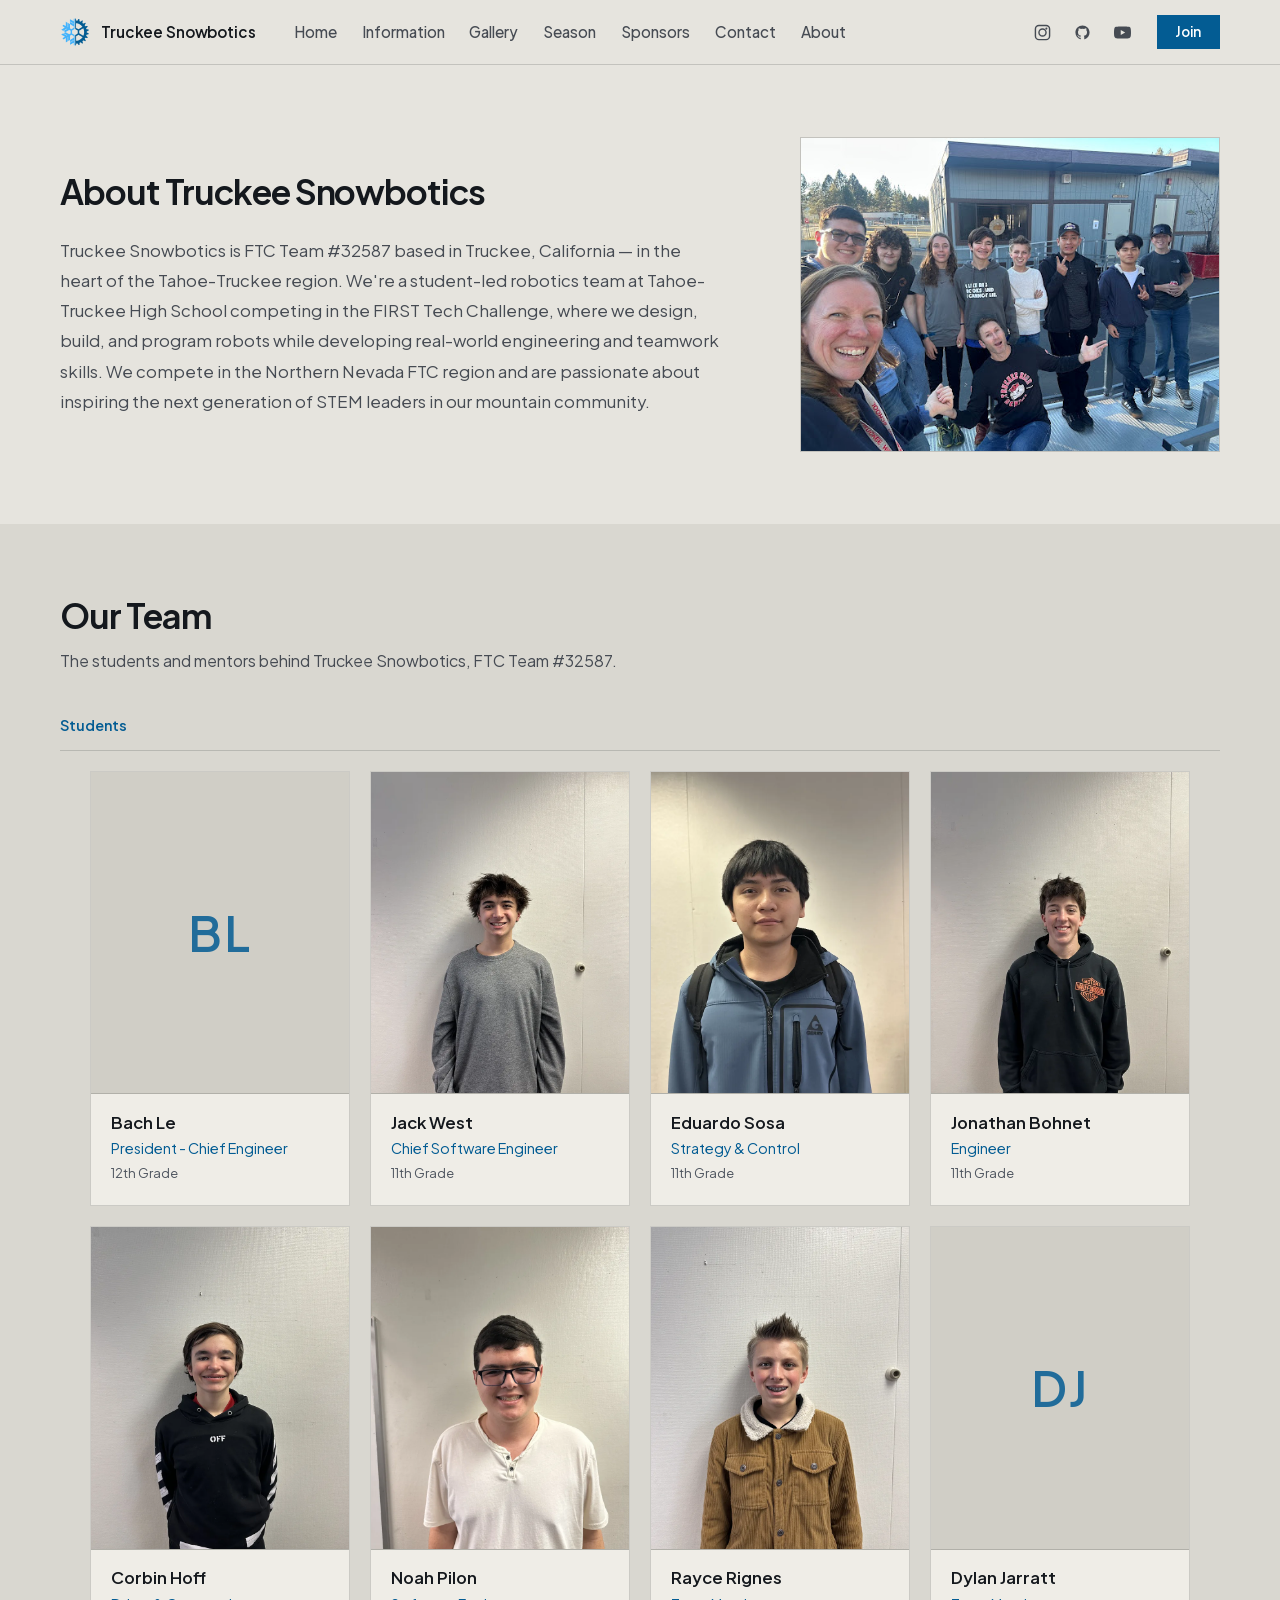
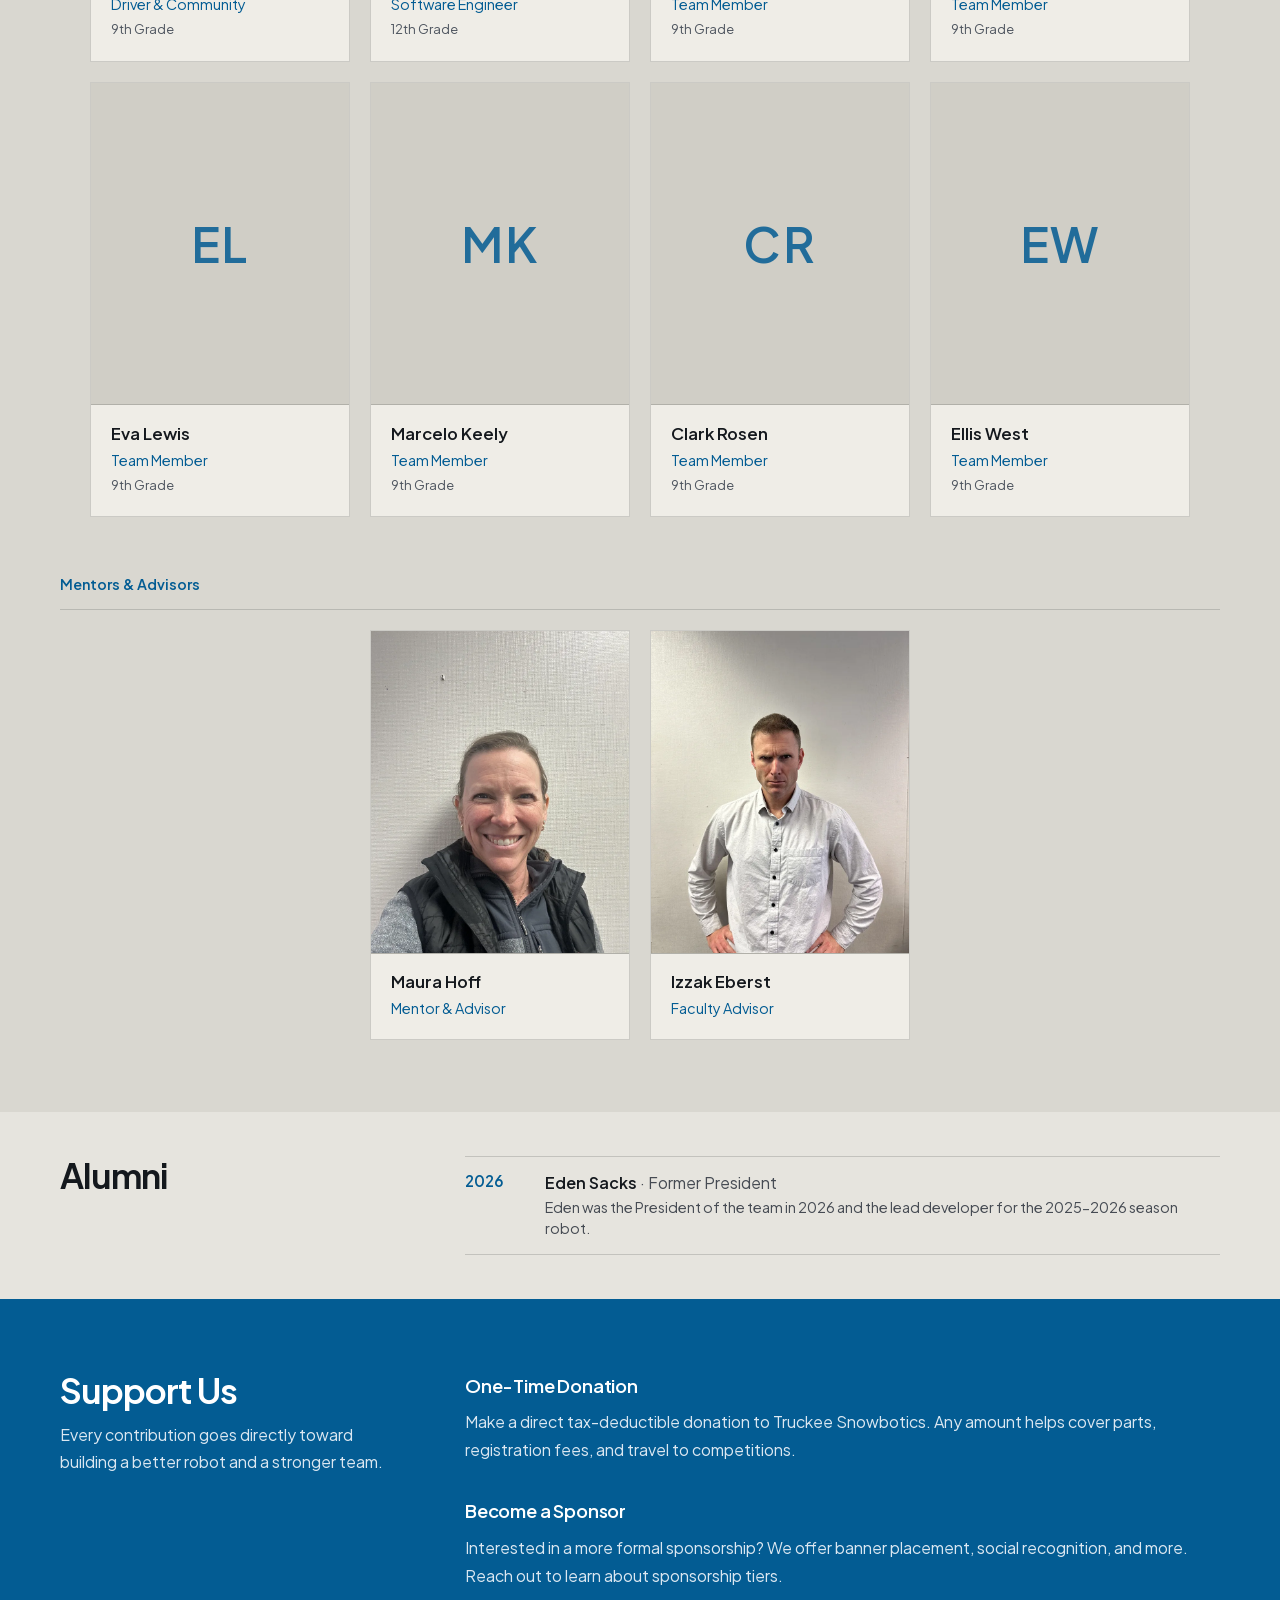
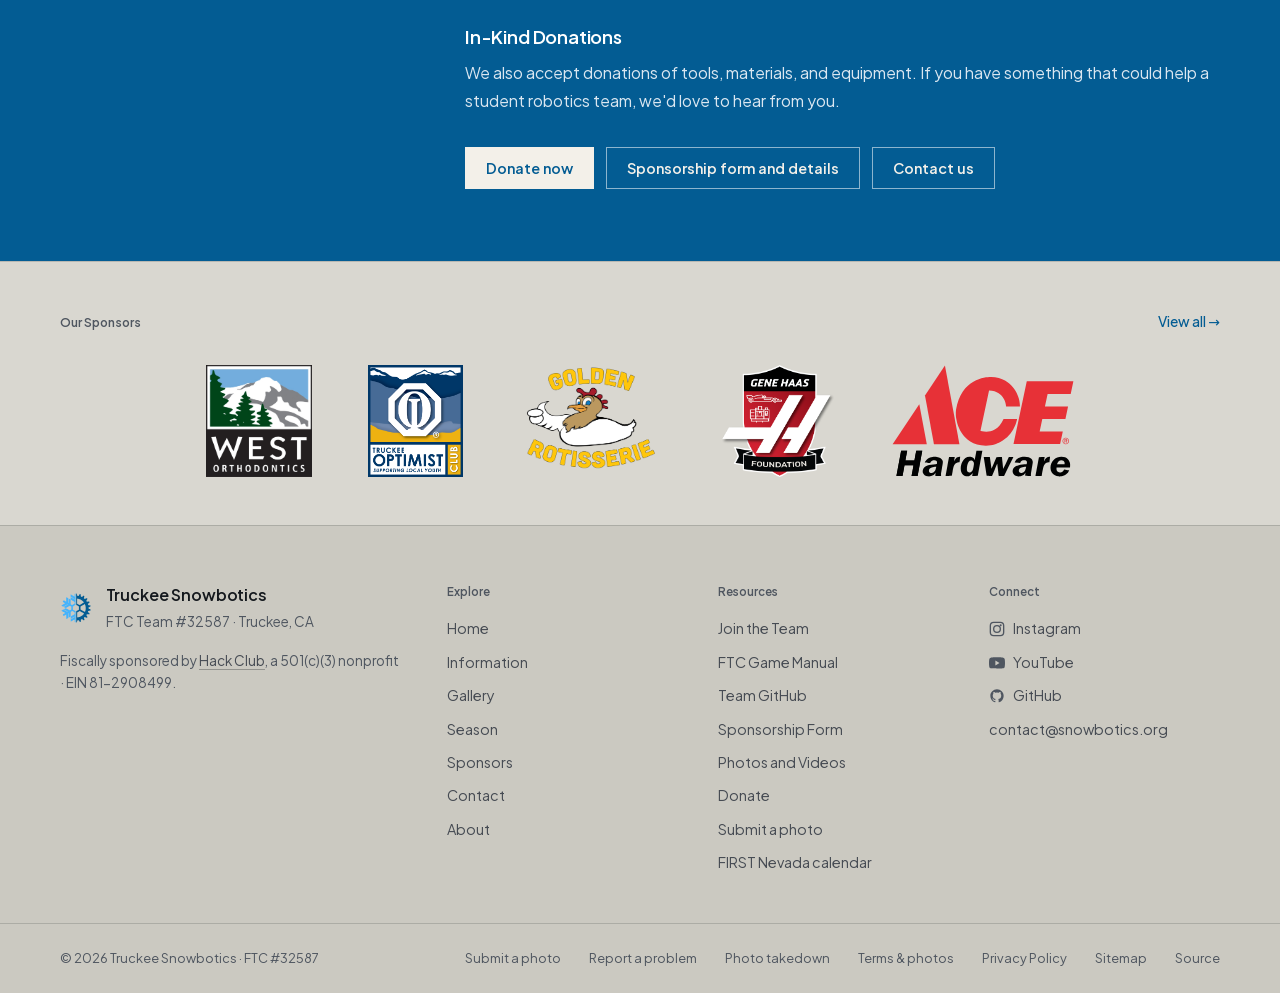
==== about/index.html @ d9062d22 "Alumni: compact year list instead of cards Co-Authored-By: Claude Sonnet 5.5 <noreply@anthropic.com>" ====
<!DOCTYPE html>
<html lang="en">
<head>
  <meta charset="UTF-8" />
  <meta name="viewport" content="width=device-width, initial-scale=1.0" />
  <meta name="author" content="Truckee Snowbotics" />
  <meta name="description" content="Meet the student builders and mentors of Truckee Snowbotics, FTC Team #32587 based at Tahoe-Truckee High School in Truckee, CA." />
  <title>About · Truckee Snowbotics</title>
  <!-- @meta -->
  <link rel="canonical" href="https://snowbotics.org/about/" />
  <!-- Open Graph -->
  <meta property="og:type" content="website" />
  <meta property="og:site_name" content="Truckee Snowbotics" />
  <meta property="og:url" content="https://snowbotics.org/about/" />
  <meta property="og:title" content="About · Truckee Snowbotics" />
  <meta property="og:description" content="Meet the student builders and mentors of Truckee Snowbotics, FTC Team #32587 based at Tahoe-Truckee High School in Truckee, CA." />
  <meta property="og:image" content="https://snowbotics.org/images/site/og-card.png" />
  <meta property="og:image:width" content="1200" />
  <meta property="og:image:height" content="630" />
  <meta property="og:image:type" content="image/png" />
  <meta property="og:image:alt" content="Truckee Snowbotics — FTC Team #32587" />
  <!-- Twitter Card -->
  <meta name="twitter:card" content="summary_large_image" />
  <meta name="twitter:title" content="About · Truckee Snowbotics" />
  <meta name="twitter:description" content="Meet the student builders and mentors of Truckee Snowbotics, FTC Team #32587 based at Tahoe-Truckee High School in Truckee, CA." />
  <meta name="twitter:image" content="https://snowbotics.org/images/site/og-card.png" />
  <!-- @endmeta -->
  <!-- @partial head-common -->
  <link rel="icon" type="image/svg+xml" href="/images/site/favicon.svg" />
  <link rel="shortcut icon" href="/favicon.ico" />
  <link rel="apple-touch-icon" sizes="180x180" href="/images/site/apple-touch-icon.png" />
  <meta name="theme-color" content="#e6e4de" />
  <link rel="manifest" href="/site.webmanifest" />
  <link rel="preload" href="/assets/fonts/plus-jakarta-sans.woff2" as="font" type="font/woff2" crossorigin />
  <link rel="stylesheet" href="/assets/css/main.css" />
  <!-- @endpartial head-common -->
  <!-- Structured Data -->
  <!-- @breadcrumb -->
  <script type="application/ld+json">
  {
    "@context": "https://schema.org",
    "@type": "BreadcrumbList",
    "itemListElement": [
      {"@type": "ListItem", "position": 1, "name": "Home", "item": "https://snowbotics.org/"},
      {"@type": "ListItem", "position": 2, "name": "About", "item": "https://snowbotics.org/about/"}
    ]
  }
  </script>
  <!-- @endbreadcrumb -->
  <!-- Preload page data -->
  <link rel="preload" href="/assets/data/links.json" as="fetch" crossorigin />
</head>
<body>
<a class="skip-link" href="#main-content">Skip to main content</a>

  <!-- ── HEADER ──────────────────────────────── -->
  <!-- @partial header -->
  <header class="site-header" id="top">
    <div class="header-inner">

      <a href="/" class="header-brand">
        <img src="/images/site/logo.svg" alt="" width="34" height="34" />
        <span>Truckee Snowbotics</span>
      </a>

      <nav class="nav" id="main-nav">
        <a href="/">Home</a>
        <a href="/information/">Information</a>
        <a href="/gallery/">Gallery</a>
        <a href="/season/">Season</a>
        <a href="/sponsors/">Sponsors</a>
        <a href="/contact/">Contact</a>
        <a href="/about/">About</a>
      </nav>

      <div class="header-actions">
        <a href="#" data-link-key="instagram" target="_blank" rel="noopener" class="btn-icon" aria-label="Instagram">
          <svg width="17" height="17" viewBox="0 0 24 24" fill="none" stroke="currentColor" stroke-width="2" stroke-linecap="round" stroke-linejoin="round" aria-hidden="true">
            <rect x="2" y="2" width="20" height="20" rx="5"/>
            <circle cx="12" cy="12" r="5"/>
            <circle cx="17.5" cy="6.5" r="1.5" fill="currentColor" stroke="none"/>
          </svg>
        </a>
        <a href="#" data-link-key="githubRepo" target="_blank" rel="noopener" class="btn-icon" aria-label="GitHub">
          <svg width="17" height="17" viewBox="0 0 24 24" fill="currentColor" aria-hidden="true">
            <path d="M12 2C6.477 2 2 6.477 2 12c0 4.42 2.865 8.166 6.839 9.489.5.092.682-.217.682-.482 0-.237-.008-.866-.013-1.7-2.782.603-3.369-1.342-3.369-1.342-.454-1.155-1.11-1.462-1.11-1.462-.908-.62.069-.608.069-.608 1.003.07 1.531 1.03 1.531 1.03.892 1.529 2.341 1.087 2.91.831.092-.646.35-1.086.636-1.336-2.22-.253-4.555-1.11-4.555-4.943 0-1.091.39-1.984 1.029-2.683-.103-.253-.446-1.27.098-2.647 0 0 .84-.269 2.75 1.025A9.578 9.578 0 0112 6.836a9.59 9.59 0 012.504.337c1.909-1.294 2.747-1.025 2.747-1.025.546 1.377.202 2.394.1 2.647.64.699 1.028 1.592 1.028 2.683 0 3.842-2.339 4.687-4.566 4.935.359.309.678.919.678 1.852 0 1.336-.012 2.415-.012 2.743 0 .267.18.578.688.48C19.138 20.163 22 16.418 22 12c0-5.523-4.477-10-10-10z"/>
          </svg>
        </a>
        <a href="#" data-link-key="youtube" target="_blank" rel="noopener" class="btn-icon" aria-label="YouTube">
          <svg width="17" height="17" viewBox="0 0 24 24" fill="currentColor" aria-hidden="true">
            <path d="M23.498 6.186a3.016 3.016 0 0 0-2.122-2.136C19.505 3.545 12 3.545 12 3.545s-7.505 0-9.377.505A3.017 3.017 0 0 0 .502 6.186C0 8.07 0 12 0 12s0 3.93.502 5.814a3.016 3.016 0 0 0 2.122 2.136c1.871.505 9.376.505 9.376.505s7.505 0 9.377-.505a3.015 3.015 0 0 0 2.122-2.136C24 15.93 24 12 24 12s0-3.93-.502-5.814zM9.545 15.568V8.432L15.818 12l-6.273 3.568z"/>
          </svg>
        </a>
        <a href="#" data-link-key="join" class="btn-primary">Join</a>
      </div>

      <button class="hamburger" id="hamburger" aria-label="Toggle menu" aria-expanded="false">
        <span></span><span></span><span></span>
      </button>

    </div>
  </header>

  <!-- Mobile nav drawer -->
  <div class="mobile-nav" id="mobile-nav" aria-hidden="true">
    <a href="/">Home</a>
    <a href="/information/">Information</a>
    <a href="/gallery/">Gallery</a>
    <a href="/season/">Season</a>
    <a href="/sponsors/">Sponsors</a>
    <a href="/contact/">Contact</a>
    <a href="/about/">About</a>
    <div class="mobile-nav-actions">
      <a href="#" data-link-key="instagram" target="_blank" rel="noopener">Instagram</a>
      <a href="#" data-link-key="github" target="_blank" rel="noopener">GitHub</a>
      <a href="#" data-link-key="youtube" target="_blank" rel="noopener">YouTube</a>
      <a href="#" data-link-key="join">Join</a>
    </div>
  </div>
  <!-- @endpartial header -->

  <main id="main-content">

    <!-- ── ABOUT US ───────────────────────────── -->
    <section class="section" id="about-us">
      <div class="section-inner">
        <div class="about-split">
          <div class="about-split__text">
            <div class="section-header">
              <h1>About Truckee Snowbotics</h1>
            </div>
            <p class="about-body">
              Truckee Snowbotics is FTC Team #32587 based in Truckee, California — in the heart of the Tahoe-Truckee region.
              We're a student-led robotics team at Tahoe-Truckee High School competing in the FIRST Tech Challenge,
              where we design, build, and program robots while developing real-world
              engineering and teamwork skills. We compete in the Northern Nevada FTC region and are passionate
              about inspiring the next generation of STEM leaders in our mountain community.
            </p>
          </div>
          <div class="about-split__img">
            <!-- @aboutPhoto -->
            <img src="/images/site/about.webp" alt="The Snowbotics team" width="512" height="384" decoding="async" />
            <!-- @endaboutPhoto -->
          </div>
        </div>
      </div>
    </section>

    <!-- ── TEAM ───────────────────────────────── -->
    <section class="section section--band" id="team">
      <div class="section-inner">
        <div class="section-header">
          <h2>Our Team</h2>
          <p>The students and mentors behind Truckee Snowbotics, FTC Team #32587.</p>
        </div>
        <!-- Generated from /assets/data/team.json by scripts/build_team.py -->
          <!-- @team -->
          <details class="team-group" data-collapse-mobile open>
            <summary><h3 class="team-group-title"><span>Students</span><span class="team-group-count">12</span></h3></summary>
            <div class="team-grid">
              <article class="member-card">
                <div class="member-photo"><span class="member-initials" aria-hidden="true">BL</span></div>
                <div class="member-body">
                  <h4 class="member-name">Bach Le</h4>
                  <p class="member-role">President - Chief Engineer</p>
                  <p class="member-meta">12th Grade</p>
                </div>
              </article>
              <article class="member-card">
                <div class="member-photo"><img src="/images/team/jack-portrait.webp" alt="Jack West" loading="lazy" decoding="async" /></div>
                <div class="member-body">
                  <h4 class="member-name">Jack West</h4>
                  <p class="member-role">Chief Software Engineer</p>
                  <p class="member-meta">11th Grade</p>
                </div>
              </article>
              <article class="member-card">
                <div class="member-photo"><img src="/images/team/eduardo-portrait.webp" alt="Eduardo Sosa" loading="lazy" decoding="async" /></div>
                <div class="member-body">
                  <h4 class="member-name">Eduardo Sosa</h4>
                  <p class="member-role">Strategy &amp; Control</p>
                  <p class="member-meta">11th Grade</p>
                </div>
              </article>
              <article class="member-card">
                <div class="member-photo"><img src="/images/team/johnny-portrait.webp" alt="Jonathan Bohnet" loading="lazy" decoding="async" /></div>
                <div class="member-body">
                  <h4 class="member-name">Jonathan Bohnet</h4>
                  <p class="member-role">Engineer</p>
                  <p class="member-meta">11th Grade</p>
                </div>
              </article>
              <article class="member-card">
                <div class="member-photo"><img src="/images/team/corbin-portrait.webp" alt="Corbin Hoff" loading="lazy" decoding="async" /></div>
                <div class="member-body">
                  <h4 class="member-name">Corbin Hoff</h4>
                  <p class="member-role">Driver &amp; Community</p>
                  <p class="member-meta">9th Grade</p>
                </div>
              </article>
              <article class="member-card">
                <div class="member-photo"><img src="/images/team/noah-portrait.webp" alt="Noah Pilon" loading="lazy" decoding="async" /></div>
                <div class="member-body">
                  <h4 class="member-name">Noah Pilon</h4>
                  <p class="member-role">Software Engineer</p>
                  <p class="member-meta">12th Grade</p>
                </div>
              </article>
              <article class="member-card">
                <div class="member-photo"><img src="/images/team/rayce-portrait.webp" alt="Rayce Rignes" loading="lazy" decoding="async" /></div>
                <div class="member-body">
                  <h4 class="member-name">Rayce Rignes</h4>
                  <p class="member-role">Team Member</p>
                  <p class="member-meta">9th Grade</p>
                </div>
              </article>
              <article class="member-card">
                <div class="member-photo"><span class="member-initials" aria-hidden="true">DJ</span></div>
                <div class="member-body">
                  <h4 class="member-name">Dylan Jarratt</h4>
                  <p class="member-role">Team Member</p>
                  <p class="member-meta">9th Grade</p>
                </div>
              </article>
              <article class="member-card">
                <div class="member-photo"><span class="member-initials" aria-hidden="true">EL</span></div>
                <div class="member-body">
                  <h4 class="member-name">Eva Lewis</h4>
                  <p class="member-role">Team Member</p>
                  <p class="member-meta">9th Grade</p>
                </div>
              </article>
              <article class="member-card">
                <div class="member-photo"><span class="member-initials" aria-hidden="true">MK</span></div>
                <div class="member-body">
                  <h4 class="member-name">Marcelo Keely</h4>
                  <p class="member-role">Team Member</p>
                  <p class="member-meta">9th Grade</p>
                </div>
              </article>
              <article class="member-card">
                <div class="member-photo"><span class="member-initials" aria-hidden="true">CR</span></div>
                <div class="member-body">
                  <h4 class="member-name">Clark Rosen</h4>
                  <p class="member-role">Team Member</p>
                  <p class="member-meta">9th Grade</p>
                </div>
              </article>
              <article class="member-card">
                <div class="member-photo"><span class="member-initials" aria-hidden="true">EW</span></div>
                <div class="member-body">
                  <h4 class="member-name">Ellis West</h4>
                  <p class="member-role">Team Member</p>
                  <p class="member-meta">9th Grade</p>
                </div>
              </article>
            </div>
          </details>
          <details class="team-group" data-collapse-mobile open>
            <summary><h3 class="team-group-title"><span>Mentors &amp; Advisors</span><span class="team-group-count">2</span></h3></summary>
            <div class="team-grid">
              <article class="member-card">
                <div class="member-photo"><img src="/images/team/maura-portrait.webp" alt="Maura Hoff" loading="lazy" decoding="async" /></div>
                <div class="member-body">
                  <h4 class="member-name">Maura Hoff</h4>
                  <p class="member-role">Mentor &amp; Advisor</p>
                </div>
              </article>
              <article class="member-card">
                <div class="member-photo"><img src="/images/team/eberst-portrait.webp" alt="Izzak Eberst" loading="lazy" decoding="async" /></div>
                <div class="member-body">
                  <h4 class="member-name">Izzak Eberst</h4>
                  <p class="member-role">Faculty Advisor</p>
                </div>
              </article>
            </div>
          </details>
          <!-- @endteam -->
      </div>
    </section>

    <!-- ── ALUMNI ─────────────────────────────── -->
    <!-- Generated from /assets/data/alumni.json by scripts/build_alumni.py (omitted when there are no alumni) -->
    <!-- @alumni -->
    <section class="section section--tight section--split" id="alumni">
      <div class="section-inner">
        <div class="section-header">
          <h2>Alumni</h2>
        </div>
        <div class="alumni-list">
          <div class="alumni-row">
            <h3 class="alumni-row-year">2026</h3>
            <ul class="alumni-people">
              <li><div><strong class="alumni-name">Eden Sacks</strong> <span class="alumni-role">Former President</span> <span class="alumni-bio">Eden was the President of the team in 2026 and the lead developer for the 2025-2026 season robot.</span></div></li>
            </ul>
          </div>
        </div>
      </div>
    </section>
    <!-- @endalumni -->

    <!-- ── DONATE ────────────────────────────── -->
    <section class="section section--blue section--split" id="donate">
      <div class="section-inner">
        <div class="section-header">
          <h2>Support Us</h2>
          <p>Every contribution goes directly toward building a better robot and a stronger team.</p>
        </div>
        <div class="info-text">
          <div class="info-item">
            <h3 class="info-item-title">One-Time Donation</h3>
            <p>Make a direct tax-deductible donation to Truckee Snowbotics. Any amount helps cover parts, registration fees, and travel to competitions.</p>
          </div>
          <div class="info-item">
            <h3 class="info-item-title">Become a Sponsor</h3>
            <p>Interested in a more formal sponsorship? We offer banner placement, social recognition, and more. Reach out to learn about sponsorship tiers.</p>
          </div>
          <div class="info-item">
            <h3 class="info-item-title">In-Kind Donations</h3>
            <p>We also accept donations of tools, materials, and equipment. If you have something that could help a student robotics team, we'd love to hear from you.</p>
          </div>
        </div>
        <div class="btn-row">
          <a data-link-key="donate" href="#" class="btn-primary" target="_blank" rel="noopener">Donate now</a>
          <a href="#" data-link-key="sponsorshipForm" class="btn-outline" target="_blank" rel="noopener">Sponsorship form and details</a>
          <a href="/contact/" class="btn-outline">Contact us</a>
        </div>
      </div>
    </section>

  </main>

  <!-- ── SPONSOR BAR ───────────────────────────── -->
  <div class="sponsor-bar">
    <span class="sponsor-bar-label">Our Sponsors</span>
    <div class="sponsor-bar-logos" id="sponsor-bar-logos"></div>
    <a href="/sponsors/" class="sponsor-bar-link">View all →</a>
  </div>

  <!-- ── FOOTER ────────────────────────────────── -->
  <!-- @partial footer -->
  <footer class="site-footer">
    <div class="footer-inner">

      <div class="footer-brand">
        <div class="footer-brand-head">
          <img src="/images/site/logo.svg" alt="" width="32" height="32" />
          <div>
            <span class="footer-name">Truckee Snowbotics</span>
            <span class="footer-sub">FTC Team #32587 · Truckee, CA</span>
          </div>
        </div>
        <p class="footer-blurb">
          Fiscally sponsored by <a href="https://hackclub.com/hcb/" target="_blank" rel="noopener">Hack Club</a>,
          a 501(c)(3) nonprofit · EIN 81-2908499.
        </p>
      </div>

      <div class="footer-col">
        <h2>Explore</h2>
        <nav class="footer-nav" aria-label="Footer">
          <a href="/">Home</a>
          <a href="/information/">Information</a>
          <a href="/gallery/">Gallery</a>
          <a href="/season/">Season</a>
          <a href="/sponsors/">Sponsors</a>
          <a href="/contact/">Contact</a>
          <a href="/about/">About</a>
        </nav>
      </div>

      <div class="footer-col">
        <h2>Resources</h2>
        <!-- Replaced at runtime with every "listed" entry in links.json; the
             links below are the fallback for visitors without JavaScript. -->
        <div class="footer-list" id="footer-links-list">
          <a href="#" data-link-key="join" target="_blank" rel="noopener">Join the Team</a>
          <a href="#" data-link-key="ftc-manual" target="_blank" rel="noopener">FTC Game Manual</a>
          <a href="#" data-link-key="sponsorshipForm" target="_blank" rel="noopener">Sponsorship Form</a>
          <a href="#" data-link-key="donate" target="_blank" rel="noopener">Donate</a>
        </div>
      </div>

      <div class="footer-col">
        <h2>Connect</h2>
        <nav aria-label="Social links">
          <a data-link-key="instagram" href="#" target="_blank" rel="noopener">
            <svg width="16" height="16" viewBox="0 0 24 24" fill="none" stroke="currentColor" stroke-width="2" stroke-linecap="round" stroke-linejoin="round" aria-hidden="true">
              <rect x="2" y="2" width="20" height="20" rx="5"/>
              <circle cx="12" cy="12" r="5"/>
              <circle cx="17.5" cy="6.5" r="1.5" fill="currentColor" stroke="none"/>
            </svg>
            Instagram
          </a>
          <a href="#" data-link-key="youtube" target="_blank" rel="noopener">
            <svg width="16" height="16" viewBox="0 0 24 24" fill="currentColor" aria-hidden="true">
              <path d="M23.498 6.186a3.016 3.016 0 0 0-2.122-2.136C19.505 3.545 12 3.545 12 3.545s-7.505 0-9.377.505A3.017 3.017 0 0 0 .502 6.186C0 8.07 0 12 0 12s0 3.93.502 5.814a3.016 3.016 0 0 0 2.122 2.136c1.871.505 9.376.505 9.376.505s7.505 0 9.377-.505a3.015 3.015 0 0 0 2.122-2.136C24 15.93 24 12 24 12s0-3.93-.502-5.814zM9.545 15.568V8.432L15.818 12l-6.273 3.568z"/>
            </svg>
            YouTube
          </a>
          <a data-link-key="github" href="#" target="_blank" rel="noopener">
            <svg width="16" height="16" viewBox="0 0 24 24" fill="currentColor" aria-hidden="true">
              <path d="M12 2C6.477 2 2 6.477 2 12c0 4.42 2.865 8.166 6.839 9.489.5.092.682-.217.682-.482 0-.237-.008-.866-.013-1.7-2.782.603-3.369-1.342-3.369-1.342-.454-1.155-1.11-1.462-1.11-1.462-.908-.62.069-.608.069-.608 1.003.07 1.531 1.03 1.531 1.03.892 1.529 2.341 1.087 2.91.831.092-.646.35-1.086.636-1.336-2.22-.253-4.555-1.11-4.555-4.943 0-1.091.39-1.984 1.029-2.683-.103-.253-.446-1.27.098-2.647 0 0 .84-.269 2.75 1.025A9.578 9.578 0 0112 6.836a9.59 9.59 0 012.504.337c1.909-1.294 2.747-1.025 2.747-1.025.546 1.377.202 2.394.1 2.647.64.699 1.028 1.592 1.028 2.683 0 3.842-2.339 4.687-4.566 4.935.359.309.678.919.678 1.852 0 1.336-.012 2.415-.012 2.743 0 .267.18.578.688.48C19.138 20.163 22 16.418 22 12c0-5.523-4.477-10-10-10z"/>
            </svg>
            GitHub
          </a>
          <a data-link-key="email" href="#">contact@snowbotics.org</a>
        </nav>
      </div>

    </div>
    <div class="footer-bottom">
      <span>© 2026 Truckee Snowbotics · FTC #32587</span>
      <a data-link-key="submitPhoto" href="#" target="_blank" rel="noopener">Submit a photo</a>
      <a data-link-key="reportProblem" href="#" target="_blank" rel="noopener">Report a problem</a>
      <a data-link-key="takedown" href="#">Photo takedown</a>
      <a href="/terms/">Terms &amp; photos</a>
      <a href="/privacy/">Privacy Policy</a>
      <a href="/sitemap.xml">Sitemap</a>
      <a data-link-key="githubRepo" href="#" target="_blank" rel="noopener">Source</a>
    </div>
  </footer>
  <!-- @endpartial footer -->

  <!-- @partial scripts -->
  <script src="/assets/js/main.js" defer></script>
  <!-- @endpartial scripts -->
</body>
</html>
---- assets/css/main.css ----
/* main.css — Truckee Snowbotics */

/* ── Font ───────────────────────────────────── */
/* Plus Jakarta Sans (SIL Open Font License, assets/fonts/PlusJakartaSans-OFL.txt), hosted here so visitors never contact Google Fonts. */
@font-face {
  font-family: 'Plus Jakarta Sans'; font-style: normal; font-weight: 400 700; font-display: swap;
  src: url(/assets/fonts/plus-jakarta-sans.woff2) format('woff2');
  unicode-range: U+0000-00FF, U+0131, U+0152-0153, U+02BB-02BC, U+02C6, U+02DA, U+02DC, U+0304, U+0308, U+0329, U+2000-206F, U+20AC, U+2122, U+2191, U+2193, U+2212, U+2215, U+FEFF, U+FFFD;
}

/* ── Tokens ─────────────────────────────────── */
:root {
  --bg:          #e6e4de;
  --bg-alt:      #d9d7d0;
  --surface:     #efede7;
  --surface-2:   #d0cec6;
  --bg-card:     var(--surface);

  --text:        #23272d;
  --text-mid:    #464b53;
  --text-dim:    #4f5660;
  --heading:     #14181d;

  --accent:      #035c93;
  --accent-fill: #035c93;
  --accent-2:    #44b3fc; /* the lighter blue from the logo */
  --accent-soft: rgba(3,92,147,.09);
  --accent-line: rgba(3,92,147,.4);

  --border:      rgba(17,20,24,.16);
  --border-h:    rgba(17,20,24,.3);

  /* more tokens */
  --footer-bg:   #cbc9c1;
  --scroll:      #aeaca3;
  --hover-line:  rgba(17,20,24,.42);
  --chip-bg:     rgba(239,237,231,.94);
  --soft-fill:   rgba(17,20,24,.06);
  --shadow:      0 8px 24px rgba(17,20,24,.2);
  --btn-hover:   #024670;
  --on-accent:   #ffffff;
  --err-bg:      rgba(220,38,38,.08);  --err-fg:  #b42318;  --err-line: rgba(220,38,38,.35);
  --ok-bg:       rgba(5,150,105,.08); --ok-fg:   #067647;  --ok-line:  rgba(5,150,105,.35);
  color-scheme: light;

  --sponsor-logo-h: 150px; /* logo height on the sponsors page */
  --sponsor-bar-h:  112px;  /* logo height in the sponsor bar */

  --font:        'Plus Jakarta Sans', system-ui, -apple-system, 'Segoe UI', sans-serif;
  --mono:        var(--font); /* labels use the same font */
  --max:         1160px;
  --max-narrow:  720px;
  --max-outer:   calc(var(--max) + 2 * var(--gutter)); /* for containers that pad themselves */
  --gutter:      clamp(1.25rem, 4vw, 2rem);
  --header-h:    64px;
  --r:           0;
  --r-sm:        0;
}

/* The photo viewer stays dark (it sits on a dark overlay) */
.gallery-modal {
  --text: #e9e7e3; --text-mid: #b4b2ad; --heading: #f7f5f1; --surface-2: #282b2f;
  --border-h: rgba(255,255,255,.2); --chip-bg: rgba(19,20,22,.92);
}
.sponsor-tier-badge--platinum { color: #4a5668; border-color: rgba(74,86,104,.45); }
.sponsor-tier-badge--gold     { color: #8a6410; border-color: rgba(138,100,16,.45); }
.sponsor-tier-badge--silver   { color: #5d6877; border-color: rgba(93,104,119,.45); }
.sponsor-tier-badge--bronze   { color: #8f5a2c; border-color: rgba(143,90,44,.45); }

/* ── Reset ──────────────────────────────────── */
*, *::before, *::after { box-sizing: border-box; margin: 0; padding: 0; }
html { scroll-padding-top: calc(var(--header-h) + 1rem); -webkit-font-smoothing: antialiased; text-rendering: optimizeLegibility; }
body { background: var(--bg); color: var(--text); font-family: var(--font); font-size: 16px; line-height: 1.65; overflow-x: hidden; }
a { color: inherit; text-decoration: none; }
img, svg { display: block; max-width: 100%; }
ul { list-style: none; }
::selection { background: var(--accent-2); color: var(--heading); }
:focus-visible { outline: 2px solid var(--accent); outline-offset: 3px; border-radius: 0; }
::-webkit-scrollbar { width: 10px; }
::-webkit-scrollbar-track { background: var(--bg); }
::-webkit-scrollbar-thumb { background: var(--scroll); border: 2px solid var(--bg); }

/* ── Type helpers ────────────────────────────── */
.hero-badge {
  display: inline-block;
  font-family: var(--mono); font-size: .75rem; font-weight: 600;
 
  color: var(--accent);
}

/* ── Buttons ─────────────────────────────────── */
.btn-primary, .btn-outline {
  display: inline-flex; align-items: center; justify-content: center; gap: .4rem;
  font-family: inherit; font-size: .9rem; font-weight: 600; line-height: 1;
  padding: .8rem 1.25rem; border-radius: var(--r-sm);
  white-space: nowrap; cursor: pointer;

}
.btn-primary {
  background: var(--accent-fill); color: var(--on-accent); border: 1px solid var(--accent-fill);
}
.btn-primary:hover { background: var(--btn-hover); border-color: var(--btn-hover); }
.btn-outline {
  background: transparent; color: var(--text); border: 1px solid var(--border-h);
}
.btn-outline:hover { background: var(--surface-2); border-color: var(--hover-line); }
.btn-icon {
  display: inline-flex; align-items: center; justify-content: center;
  width: 36px; height: 36px; border-radius: var(--r-sm);
  color: var(--text-mid);

}
.btn-icon:hover { color: var(--text); background: var(--surface-2); }

/* ── Header ─────────────────────────────────── */
.site-header {
  position: sticky; top: 0; z-index: 200;
  background: var(--bg);
  border-bottom: 1px solid var(--border);
}
.header-inner {
  max-width: var(--max-outer); margin: 0 auto;
  padding: 0 var(--gutter);
  height: var(--header-h);
  display: flex; align-items: center; gap: 1.75rem;
}
.header-brand {
  display: flex; align-items: center; gap: .7rem;
  font-size: .95rem; font-weight: 600; color: var(--heading);
  letter-spacing: -.01em; flex-shrink: 0;
}
.header-brand img { flex-shrink: 0; width: 30px; height: 30px; }

.nav { display: flex; gap: .25rem; margin-right: auto; align-self: stretch; }
.nav a {
  position: relative;
  display: flex; align-items: center;
  padding: 0 .65rem;
  font-size: .95rem; font-weight: 500; color: var(--text-mid);
  white-space: nowrap;
}
.nav a:hover { color: var(--heading); }
.nav a.active { color: var(--heading); }
.nav a.active::after {
  content: ''; position: absolute; left: .75rem; right: .75rem; bottom: -1px;
  height: 2px; background: var(--accent-2);
}

.header-actions { display: flex; align-items: center; gap: .25rem; }
.header-actions .btn-primary { padding: .6rem 1.1rem; font-size: .85rem; margin-left: .75rem; }

.hamburger {
  display: none; flex-direction: column; justify-content: center;
  gap: 5px; width: 40px; height: 40px;
  background: none; border: 1px solid var(--border-h);
  border-radius: var(--r-sm); cursor: pointer; padding: 11px;
}
.hamburger span {
  display: block; height: 2px; background: var(--text-mid);
  border-radius: 0;
}
.hamburger.open span:nth-child(1) { transform: rotate(45deg) translate(5px, 5px); }
.hamburger.open span:nth-child(2) { opacity: 0; }
.hamburger.open span:nth-child(3) { transform: rotate(-45deg) translate(5px, -5px); }

/* ── Mobile nav ─────────────────────────────── */
.mobile-nav {
  display: none;
  position: fixed; top: var(--header-h); left: 0; right: 0; z-index: 190;
  background: var(--bg);
  border-bottom: 1px solid var(--border);
  padding: .75rem var(--gutter) 1.5rem;
  flex-direction: column;
}
.mobile-nav.open { display: flex; }
.mobile-nav a {
  font-size: 1rem; font-weight: 500; color: var(--text-mid);
  padding: .8rem 0;
  border-bottom: 1px solid var(--border);

}
.mobile-nav a:hover { color: var(--heading); }
.mobile-nav-actions {
  display: flex; flex-wrap: wrap; gap: .5rem 1.25rem;
  padding-top: 1.25rem;
}
.mobile-nav-actions a { border: none; font-size: .875rem; color: var(--text-dim); padding: 0; }
.mobile-nav-actions a[data-link-key="join"] { color: var(--accent); font-weight: 600; }

@media (max-width: 1100px) {
  .nav { display: none; }
  .hamburger { display: flex; }
  .header-inner { gap: 1rem; }
  .header-brand { margin-right: auto; }
}
@media (max-width: 520px) {
  .header-actions .btn-icon { display: none; }
}

/* ── Hero ────────────────────────────────────── */
.hero {
  padding: clamp(3rem, 7vw, 5.5rem) var(--gutter) clamp(2.5rem, 5vw, 4rem);
}
.hero-inner {
  max-width: var(--max); margin: 0 auto;
  display: grid; grid-template-columns: minmax(0, 1.05fr) minmax(0, 1fr);
  gap: clamp(2rem, 6vw, 5rem); align-items: center;
}
.hero-badge { margin-bottom: 1.25rem; }
.hero-brand { display: flex; align-items: center; gap: 1.5rem; margin-bottom: 1.5rem; }
.hero-brand .hero-title { margin-bottom: 0; }
.hero-logo { width: 120px; height: 120px; flex-shrink: 0; }
.hero-title {
  font-size: clamp(2.6rem, 5.6vw, 4.4rem);
  font-weight: 650; line-height: 1.02;
  color: var(--heading); letter-spacing: -.04em;
  margin-bottom: 1.5rem;
}
.hero-body {
  font-size: 1.1rem; color: var(--text-mid); line-height: 1.7;
  max-width: 46ch; margin-bottom: 2rem;
}
.hero-cta { display: flex; gap: .75rem; flex-wrap: wrap; }
.hero-photo {
  border-radius: 0; overflow: hidden;
  border: 1px solid var(--border);
  background: var(--surface);
  aspect-ratio: 4 / 3.2;
}
.hero-photo img { width: 100%; height: 100%; object-fit: cover; }

@media (max-width: 900px) {
  .hero-inner { grid-template-columns: 1fr; }
  .hero-photo { order: -1; aspect-ratio: 16 / 10; }
}
@media (max-width: 640px) {
  .hero-brand { gap: 1rem; }
  .hero-logo { width: 64px; height: 64px; }
}

/* ── Sections ────────────────────────────────── */
.section { padding: clamp(2.75rem, 6vw, 4.5rem) var(--gutter); }
/* Grey band and blue band: break up long pages */
.section--band { background: var(--bg-alt); }
.section--blue {
  --bg: #035c93; --text: #f3f0e9; --text-mid: #dbe7f1; --text-dim: #c3d6e6; --heading: #ffffff;
  --accent: #ffffff; --accent-fill: #f3f0e9; --on-accent: #035c93; --btn-hover: #ffffff;
  --border: rgba(255,255,255,.28); --border-h: rgba(255,255,255,.55); --accent-line: rgba(255,255,255,.6);
  background: var(--bg); color: var(--text);
}
/* Side-heading layout: heading on the left, content on the right */
.section--split .section-inner {
  display: grid; grid-template-columns: minmax(0, 1fr) minmax(0, 2.3fr);
  column-gap: clamp(2rem, 6vw, 5rem); align-items: start;
}
.section--split .section-header { grid-column: 1; grid-row: 1 / span 8; margin-bottom: 0; }
.section--split .section-inner > :not(.section-header) { grid-column: 2; }
.section--split .info-text { grid-template-columns: 1fr; gap: 2rem; }
.section--split .btn-row { margin-top: 2rem; }
@media (max-width: 800px) {
  .section--split .section-inner { display: block; }
  .section--split .section-header { margin-bottom: 2rem; }
}
.section-inner { max-width: var(--max); margin: 0 auto; }
.section-inner--narrow > * { max-width: var(--max-narrow); }

.section-header { margin-bottom: 2.5rem; max-width: 70ch; }
.section-header h1,
.section-header h2 {
  font-size: clamp(1.6rem, 3.2vw, 2.15rem); font-weight: 650;
  color: var(--heading); letter-spacing: -.03em; line-height: 1.15; text-wrap: balance;
}
.section-header p { font-size: 1rem; color: var(--text-mid); margin-top: .75rem; text-wrap: pretty; }
.section-header--with-action {
  display: flex; justify-content: space-between; align-items: flex-end;
  gap: 1rem; max-width: none;
}
.section-header--with-action > div { max-width: 62ch; }

.about-body { max-width: 62ch; line-height: 1.8; font-size: 1.05rem; color: var(--text-mid); }
.about-split { display: grid; grid-template-columns: minmax(0, 1fr) minmax(0, 420px); gap: clamp(2rem, 6vw, 5rem); align-items: center; }
.about-split__text .section-header { margin-bottom: 1.5rem; }
.about-split__img { display: grid; gap: 1rem; }
.about-split__img img {
  width: 100%; height: auto; aspect-ratio: 4 / 3; object-fit: cover;
  border-radius: var(--r); border: 1px solid var(--border);
}
@media (max-width: 800px) {
  .about-split { grid-template-columns: 1fr; }
}

/* ── Team ────────────────────────────────────── */
.team-group + .team-group { margin-top: 3.5rem; }
.team-group > summary { list-style: none; }
.team-group > summary::-webkit-details-marker { display: none; }
.team-group-title {
  display: flex; align-items: center; justify-content: space-between; gap: 1rem;
  font-size: .9rem; font-weight: 600;
  color: var(--accent); margin-bottom: 1.25rem; padding-bottom: .75rem;
  border-bottom: 1px solid var(--border);
}
.team-group-count { display: none; color: var(--text-dim); letter-spacing: .04em; }
.team-grid { display: flex; flex-wrap: wrap; justify-content: center; gap: 1.25rem; }
.member-card {
  background: var(--surface); border: 1px solid var(--border);
  border-radius: var(--r); overflow: hidden;
  display: flex; flex-direction: column;
  flex: 0 1 260px; width: min(100%, 260px);
}

.member-photo {
  aspect-ratio: 4 / 5; overflow: hidden; background: var(--surface-2);
  display: flex; align-items: center; justify-content: center;
  border-bottom: 1px solid var(--border);
}
.member-photo img { width: 100%; height: 100%; object-fit: cover; object-position: center 20%; }
.member-initials { font-size: 3rem; font-weight: 600; letter-spacing: .04em; color: var(--accent); opacity: .85; }

.member-body { padding: 1.1rem 1.25rem 1.3rem; display: flex; flex-direction: column; gap: .3rem; flex: 1; }
.member-name { font-size: 1.05rem; font-weight: 600; color: var(--heading); line-height: 1.3; }
.member-role { font-size: .9rem; color: var(--accent); line-height: 1.4; }
.member-meta { font-size: .8rem; color: var(--text-dim); }
.member-bio { font-size: .9rem; color: var(--text-mid); line-height: 1.6; margin-top: .5rem; }

/* ── Gallery ─────────────────────────────────── */
.gallery-track {
  display: grid;
  grid-template-columns: repeat(4, minmax(0, 1fr));
  gap: 1rem;
}
@media (max-width: 1000px) { .gallery-track { grid-template-columns: repeat(3, minmax(0, 1fr)); } }
@media (max-width: 700px) { .gallery-track { grid-template-columns: repeat(2, minmax(0, 1fr)); } }
@media (max-width: 400px) { .gallery-track { grid-template-columns: 1fr; } }
.gallery-item {
  position: relative;
  aspect-ratio: 4 / 3;
  background: var(--surface);
  border: 1px solid var(--border);
  border-radius: var(--r);
  overflow: hidden;
  cursor: zoom-in;

}
.gallery-item:hover { border-color: var(--border-h); }
.gallery-image { width: 100%; height: 100%; }
.gallery-item span { font-size: .8rem; color: var(--text-dim); padding: 1rem; text-align: center; }
.gallery-item img { width: 100%; height: 100%; object-fit: cover;}
.gallery-item:hover img { opacity: .88; }

.gallery-modal { position: fixed; inset: 0; display: grid; place-items: center; z-index: 1000; }
.gallery-modal.hidden { display: none; }
.gallery-modal-backdrop { position: absolute; inset: 0; background: rgba(8,11,16,.9); }
.gallery-modal-panel {
  position: fixed; inset: 0;
  display: flex; flex-direction: column; justify-content: center; align-items: center;
  gap: 1rem; padding: 1.5rem 1rem;
  background: transparent; border: none; box-shadow: none;
  overflow: visible; z-index: 1001;
  pointer-events: none;
}
.gallery-modal-panel > * { pointer-events: auto; }
.gallery-modal-copy { max-width: min(90vw, 640px); padding: 0 1rem; text-align: center; }
.gallery-modal-caption { color: var(--text-mid); font-size: .95rem; line-height: 1.5; }
.gallery-modal-close {
  position: fixed; right: 1.25rem; top: 1.25rem;
  width: 40px; height: 40px;
  border: 1px solid var(--border-h); border-radius: 0;
  background: var(--chip-bg); color: var(--text);
  font-size: 1.4rem; line-height: 1; cursor: pointer; z-index: 1002;

}
.gallery-modal-close:hover { background: var(--surface-2); }
.gallery-modal-image {
  max-width: min(92vw, 1200px); max-height: calc(100vh - 10rem);
  width: 100%; overflow: auto;
  display: flex; justify-content: center; align-items: center;
}
.gallery-modal-image img {
  display: block; width: auto; height: auto;
  max-width: 100%; max-height: calc(100vh - 10rem);
  object-fit: contain; border-radius: var(--r-sm);
}

/* ── Donate / generic cards ──────────────────── */
.donate-grid {
  display: grid; grid-template-columns: repeat(auto-fit, minmax(260px, 1fr));
  gap: 1rem;
}
.donate-card {
  display: flex; flex-direction: column; gap: .75rem;
  padding: 1.75rem; border-radius: var(--r);
  background: var(--surface); border: 1px solid var(--border);
}
.donate-card-title { font-size: 1.05rem; font-weight: 600; color: var(--heading); letter-spacing: -.01em; }
.donate-card-body { font-size: .925rem; color: var(--text-mid); line-height: 1.65; flex: 1; margin-bottom: .5rem; }
.donate-card .btn-primary, .donate-card .btn-outline { align-self: flex-start; margin-top: auto; }

.about-split .info-text { grid-template-columns: 1fr; gap: 1.5rem; }
.about-split--flip { grid-template-columns: minmax(0, 420px) minmax(0, 1fr); }
.about-split--flip .about-split__img { order: -1; }
@media (max-width: 800px) { .about-split--flip { grid-template-columns: 1fr; } .about-split--flip .about-split__img { order: 0; } }
.info-text {
  display: grid; grid-template-columns: repeat(2, minmax(0, 1fr)); gap: 2.25rem 4rem;
  max-width: 1000px;
}
.info-item-title { font-size: 1.15rem; font-weight: 600; color: var(--heading); letter-spacing: -.01em; margin-bottom: .45rem; }
.info-item p { font-size: 1rem; color: var(--text-mid); line-height: 1.75; }
@media (max-width: 760px) { .info-text { grid-template-columns: 1fr; gap: 1.75rem; } }

/* ── Links & forms ───────────────────────────── */
.links-grid {
  display: grid;
  grid-template-columns: repeat(auto-fill, minmax(240px, 1fr));
  gap: 1rem;
}
.link-card {
  background: var(--surface); border: 1px solid var(--border);
  border-radius: var(--r); padding: 1.15rem 1.35rem;
  display: flex; flex-direction: column; gap: .35rem;

}
.link-card:hover { border-color: var(--border-h); background: var(--surface-2); }
.link-card-label {
  font-size: .95rem; font-weight: 600; color: var(--heading);
  display: flex; align-items: center; justify-content: space-between; gap: .5rem;
}
.link-card-label::after { content: '↗'; font-size: .85rem; color: var(--accent); }

/* ── Sponsors ────────────────────────────────── */
.sponsor-grid { display: flex; flex-direction: column; gap: 3rem; }
.sponsor-tier { display: flex; flex-direction: column; gap: 1.25rem; }
.sponsor-tier-header { display: flex; align-items: center; gap: 1rem; width: 100%; min-width: 0; }
.sponsor-tier-line { flex: 1; height: 1px; background: var(--border); }
.sponsor-tier-badge {
  font-family: var(--mono); font-size: .7rem; font-weight: 600;
 
  padding: .3rem .75rem; border-radius: 0; white-space: nowrap;
  border: 1px solid var(--border-h); color: var(--text-mid);
}
.sponsor-tier-badge--platinum { color: #dfe4ec; border-color: rgba(223,228,236,.4); }
.sponsor-tier-badge--gold     { color: #e6bd5a; border-color: rgba(230,189,90,.4); }
.sponsor-tier-badge--silver   { color: #b9c2cf; border-color: rgba(185,194,207,.35); }
.sponsor-tier-badge--bronze   { color: #cf9467; border-color: rgba(207,148,103,.4); }

.sponsor-tier-grid {
  display: flex; flex-wrap: wrap; align-items: center; justify-content: center;
  gap: 2.5rem 4rem; padding: .5rem 0;
}
.sponsor-item { display: flex; align-items: center; justify-content: center;}
a.sponsor-item:hover { opacity: .7; }
.sponsor-item img {
  height: var(--sponsor-logo-h); width: auto; max-width: 100%;
  display: block; object-fit: contain;
}

.sponsor-cta {
  margin-top: 2.5rem;
  display: grid; grid-template-columns: 1fr auto; column-gap: 2rem; row-gap: .25rem;
  align-items: center; text-align: left;
  background: var(--surface); border: 1px solid var(--border); border-radius: var(--r);
  padding: 1.75rem 2rem; min-height: 0;
}
.sponsor-cta p { grid-column: 1; font-size: 1.1rem; font-weight: 600; color: var(--heading); letter-spacing: -.01em; }
.sponsor-cta span { grid-column: 1; font-size: .925rem; color: var(--text-mid); line-height: 1.6; }
.sponsor-cta-actions { grid-column: 2; grid-row: 1 / span 2; display: flex; gap: .75rem; flex-wrap: wrap; }
@media (max-width: 760px) {
  .sponsor-cta { grid-template-columns: 1fr; }
  .sponsor-cta-actions { grid-column: 1; grid-row: auto; margin-top: 1rem; }
}

/* Payment panel (sponsors page) */
.pay-panel {
  display: flex; align-items: center; gap: clamp(1.5rem, 4vw, 3rem); flex-wrap: wrap;
  background: var(--surface); border: 1px solid var(--border); border-radius: var(--r);
  padding: clamp(1.5rem, 3vw, 2.25rem);
}
.pay-qr {
  width: 200px; height: 200px; flex-shrink: 0;
  background: #fff; padding: 12px; border-radius: var(--r-sm);
  image-rendering: pixelated;
}
.pay-copy { flex: 1 1 280px; display: flex; flex-direction: column; align-items: flex-start; gap: .75rem; }
.pay-copy h3 { font-size: 1.2rem; font-weight: 600; color: var(--heading); letter-spacing: -.015em; }
.pay-copy p { font-size: .95rem; color: var(--text-mid); line-height: 1.7; max-width: 52ch; margin-bottom: .5rem; }

/* Sponsor bar (bottom of every page) */
.sponsor-bar {
  background: var(--bg-alt);
  border-top: 1px solid var(--border);
  padding: 3rem max(var(--gutter), calc((100% - var(--max)) / 2));
  display: grid; grid-template-columns: 1fr auto;
  align-items: baseline; gap: 1.5rem 1rem;
}
.sponsor-bar-label {
  font-family: var(--mono); font-size: .75rem; font-weight: 600;
  color: var(--text-dim);
}
.sponsor-bar-link { grid-column: 2; grid-row: 1; font-size: .875rem; font-weight: 500; color: var(--accent); white-space: nowrap; }
.sponsor-bar-link:hover { text-decoration: underline; text-underline-offset: 3px; }
.sponsor-bar-logos {
  grid-column: 1 / -1; grid-row: 2;
  display: flex; flex-wrap: wrap; align-items: center; justify-content: center;
  gap: 1.5rem 3.5rem; padding-top: .5rem;
}
.sponsor-bar-logo { display: flex; align-items: center;}
a.sponsor-bar-logo:hover { opacity: .7; }
.sponsor-bar-logo img {
  height: var(--sponsor-bar-h); width: auto; max-width: 100%;
  display: block; object-fit: contain;
}

@media (max-width: 600px) {
  :root { --sponsor-bar-h: 80px; --sponsor-logo-h: 110px; }
  .sponsor-bar { padding-block: 2.25rem; }
  .sponsor-tier-grid, .sponsor-bar-logos { gap: 1.5rem 2.5rem; }
}

/* ── Contact ─────────────────────────────────── */
.contact-placeholder {
  background: var(--surface); border: 1px solid var(--border);
  border-radius: var(--r); padding: clamp(1.5rem, 4vw, 2.5rem);
}
.contact-placeholder p { font-size: .95rem; color: var(--text-dim); }
.contact-form { display: grid; gap: 1.25rem; text-align: left; }
.contact-form label { display: grid; gap: .5rem; font-size: .875rem; font-weight: 500; color: var(--text-mid); }
.contact-form input,
.contact-form textarea {
  width: 100%; border: 1px solid var(--border-h);
  border-radius: var(--r-sm); background: var(--bg);
  color: var(--text); padding: .8rem 1rem;
  font: inherit; font-size: .95rem; font-weight: 400;

}
.contact-form input::placeholder,
.contact-form textarea::placeholder { color: var(--text-dim); }
.contact-form input:hover,
.contact-form textarea:hover { border-color: var(--hover-line); }
.contact-form input:focus,
.contact-form textarea:focus { outline: 2px solid var(--accent); outline-offset: 0; border-color: transparent; }
.contact-form textarea { min-height: 150px; resize: vertical; }
.contact-form button { justify-self: start; }
.contact-send-btn { width: auto; padding-inline: 2rem; }
.contact-send-btn:disabled { opacity: .45; cursor: not-allowed; }

/* ── Sponsorship process steps ───────────────── */
.steps-text {
  list-style: none; padding: 0; margin: 0;
  display: grid; grid-template-columns: repeat(3, minmax(0, 1fr)); gap: 2rem 3rem;
}
.step-num { display: block; font-size: .85rem; font-weight: 600; color: var(--accent); margin-bottom: .5rem; letter-spacing: .04em; }
.steps-text a, .donate-card a:not([class]) { color: var(--accent); }
@media (max-width: 760px) { .steps-text { grid-template-columns: 1fr; } }

/* Contact: form on the left, other ways to reach us on the right */
.contact-split {
  display: grid; grid-template-columns: minmax(0, 1.15fr) minmax(0, 1fr);
  gap: clamp(2rem, 6vw, 5rem); align-items: start;
}
.contact-side-title { font-size: 1.35rem; font-weight: 650; color: var(--heading); letter-spacing: -.02em; margin-bottom: 1.5rem; }
.contact-side-item + .contact-side-item { margin-top: 1.75rem; }
.contact-side-item p { font-size: 1rem; color: var(--text-mid); line-height: 1.7; margin-bottom: .9rem; }
.contact-side-item a:not([class]) { color: var(--accent); text-decoration: underline; text-underline-offset: 3px; text-decoration-color: var(--accent-line); }
@media (max-width: 900px) { .contact-split { grid-template-columns: 1fr; } }

/* ── Footer ──────────────────────────────────── */
.site-footer { border-top: 1px solid var(--border); background: var(--footer-bg); color: var(--text-mid); }
.footer-inner {
  max-width: var(--max-outer); margin: 0 auto;
  padding: 3.5rem var(--gutter) 3rem;
  display: grid; grid-template-columns: minmax(0, 1.5fr) repeat(3, minmax(0, 1fr));
  gap: 2.5rem;
}
.footer-brand { display: flex; flex-direction: column; gap: 1rem; align-items: flex-start; }
.footer-brand-head { display: flex; align-items: center; gap: .85rem; }
.footer-brand img { width: 32px; height: 32px; }
.footer-name { display: block; font-size: 1rem; font-weight: 600; color: var(--heading); letter-spacing: -.01em; }
.footer-sub { display: block; font-size: .85rem; color: var(--text-dim); margin-top: .15rem; }
.footer-blurb { font-size: .85rem; color: var(--text-dim); line-height: 1.65; max-width: 34ch; }
.footer-blurb a { color: var(--text-mid); text-decoration: underline; text-underline-offset: 3px; text-decoration-color: var(--border-h); }
.footer-blurb a:hover { color: var(--heading); }

.footer-col h2 {
  font-family: var(--mono); font-size: .72rem; font-weight: 600;
  color: var(--text-dim);
  margin-bottom: 1rem;
}
.footer-col nav, .footer-col .footer-list { display: flex; flex-direction: column; gap: .6rem; }
.footer-col a {
  display: inline-flex; align-items: center; gap: .5rem; width: fit-content;
  font-size: .9rem; color: var(--text-mid);
}
.footer-col a:hover { color: var(--heading); }
.footer-col a svg { color: var(--text-dim); flex-shrink: 0; }

.footer-bottom {
  padding: 1.5rem max(var(--gutter), calc((100% - var(--max)) / 2));
  border-top: 1px solid var(--border);
  display: flex; flex-wrap: wrap; gap: .5rem 1.75rem; align-items: center;
  font-size: .8rem; color: var(--text-dim);
}
.footer-bottom > span { margin-right: auto; }
.footer-bottom a { color: var(--text-dim);}
.footer-bottom a:hover { color: var(--heading); }

@media (max-width: 900px) {
  .footer-inner { grid-template-columns: 1fr 1fr; }
  .footer-brand { grid-column: 1 / -1; }
}
@media (max-width: 480px) {
  .footer-inner { grid-template-columns: 1fr; }
}

/* ── Season page ─────────────────────────────── */

/* Live stream */
.stream-stage {
  border: 1px solid var(--border); background: var(--surface);
}
.stream-stage.is-live { position: relative; aspect-ratio: 16 / 9; background: #000; }
.stream-stage iframe { position: absolute; inset: 0; width: 100%; height: 100%; border: 0; }
.stream-panel {
  display: flex; flex-direction: column; align-items: flex-start; gap: .5rem;
  padding: clamp(1.5rem, 4vw, 2.75rem);
}
.stream-panel-title { font-size: clamp(1.15rem, 2.4vw, 1.5rem); font-weight: 650; color: var(--heading); letter-spacing: -.02em; }
.stream-panel-text { font-size: 1rem; color: var(--text-mid); max-width: 60ch; }
.stream-panel-actions { display: flex; gap: .75rem; flex-wrap: wrap; margin-top: .75rem; }
.stream-events-title {
  margin: 2.5rem 0 1rem;
  font-size: .85rem; font-weight: 600; color: var(--text-dim);
}
.season-events { display: flex; flex-direction: column; border-top: 1px solid var(--border); }
.season-event {
  display: grid; grid-template-columns: 340px minmax(0, 1fr) auto;
  column-gap: 2rem; row-gap: .15rem; align-items: baseline;
  padding: 1.25rem 0; border-bottom: 1px solid var(--border);
}
.season-event-when { grid-column: 1; grid-row: 1 / span 2; font-size: .875rem; font-weight: 500; color: var(--text-dim); }
.season-event-name { grid-column: 2; font-size: 1.05rem; font-weight: 600; color: var(--heading); letter-spacing: -.01em; }
.season-event-where { grid-column: 2; font-size: .9rem; color: var(--text-mid); }
.season-event-links { grid-column: 3; grid-row: 1 / span 2; display: flex; gap: 1.25rem; flex-wrap: wrap; }
.season-event-link { font-size: .875rem; font-weight: 600; color: var(--accent); white-space: nowrap; }
.season-event-link:hover { text-decoration: underline; text-underline-offset: 3px; }
.season-event.is-past { opacity: .6; }
.season-event.is-live .season-event-name::after {
  content: 'LIVE'; margin-left: .75rem; padding: .15rem .5rem; vertical-align: middle;
  font-size: .68rem; font-weight: 700; letter-spacing: .08em; color: var(--on-accent); background: var(--accent);
}
@media (max-width: 800px) {
  .season-event { grid-template-columns: 1fr; }
  .season-event-when, .season-event-name, .season-event-where, .season-event-links { grid-column: 1; grid-row: auto; }
  .season-event-links { margin-top: .5rem; }
}

/* Robot showcase */
.robot-layout { display: grid; grid-template-columns: minmax(0, 1.5fr) minmax(0, 1fr); gap: clamp(2rem, 5vw, 4rem); align-items: start; }
.robot-photos { display: grid; grid-template-columns: 1fr 1fr; gap: 1rem; }
.robot-photo { margin: 0; }
.robot-photo--lead { grid-column: 1 / -1; }
.robot-photo img { width: 100%; aspect-ratio: 16 / 10; object-fit: cover; border: 1px solid var(--border); background: var(--surface); }
.robot-photo figcaption { margin-top: .5rem; font-size: .8rem; color: var(--text-dim); }
.spec-list { border-top: 1px solid var(--border); }
.spec-list > div { display: flex; justify-content: space-between; gap: 1.5rem; padding: .9rem 0; border-bottom: 1px solid var(--border); }
.spec-list dt { font-size: .9rem; color: var(--text-dim); }
.spec-list dd { font-size: .95rem; font-weight: 600; color: var(--heading); text-align: right; }
.robot-links { display: flex; gap: .75rem; flex-wrap: wrap; margin-top: 1.5rem; }
@media (max-width: 900px) { .robot-layout { grid-template-columns: 1fr; } }

/* ── FAQ ─────────────────────────────────────── */
.faq-list { max-width: 760px; display: flex; flex-direction: column; border-bottom: 1px solid var(--border); }
.faq-item { border-top: 1px solid var(--border); }
.faq-item summary {
  cursor: pointer; list-style: none;
  padding: 1.15rem 0;
  font-weight: 500; font-size: 1rem; color: var(--heading);
  display: flex; justify-content: space-between; align-items: center; gap: 1.5rem;
}
.faq-item summary::-webkit-details-marker { display: none; }
.faq-item summary::after {
  content: '+'; font-size: 1.25rem; font-weight: 300; color: var(--text-dim);
  flex-shrink: 0;
}
.faq-item[open] > summary::after { transform: rotate(45deg); }
.faq-item summary:hover { color: var(--heading); }
.faq-item p { padding: 0 3rem 1.25rem 0; font-size: .95rem; color: var(--text-mid); line-height: 1.7; margin: 0; }
.faq-item p a { color: var(--accent); }
.faq-item p a:hover { text-decoration: underline; text-underline-offset: 3px; }

/* ── Page hero (inner pages) ─────────────────── */
.page-hero { border-bottom: 1px solid var(--border); padding: clamp(3rem, 6vw, 4.5rem) var(--gutter) clamp(2rem, 4vw, 3rem); }
.page-hero h1 {
  max-width: var(--max); margin: 0 auto .6rem;
  font-size: clamp(1.9rem, 4.5vw, 2.9rem); font-weight: 650; letter-spacing: -.035em; line-height: 1.1;
  color: var(--heading);
}
.page-hero p { max-width: var(--max); margin: 0 auto; font-size: 1rem; color: var(--text-mid); }

/* ── Prose content sections ──────────────────── */
.content-section { max-width: 720px; margin: 0 auto; padding: 2rem var(--gutter) 4rem; }
.content-section h2 {
  font-size: 1.2rem; font-weight: 600; color: var(--heading);
  margin: 2.5rem 0 .6rem; letter-spacing: -.015em;
}
.content-section h2:first-child { margin-top: 0; }
.content-section p, .content-section li { font-size: 1rem; color: var(--text-mid); line-height: 1.75; }
.content-section p { margin-bottom: .9rem; }
.content-section ul { list-style: disc; padding-left: 1.4rem; margin-bottom: .9rem; display: flex; flex-direction: column; gap: .45rem; }
.content-section a { color: var(--accent); text-decoration: underline; text-underline-offset: 3px; text-decoration-color: var(--accent-line); }
.content-section a:hover { text-decoration-color: var(--accent); }

/* ── Reveal (subtle fade only) ───────────────── */
/* ── Skip link ───────────────────────────────── */
.skip-link {
  position: fixed; top: -100%; left: 1rem;
  z-index: 9999; padding: .6rem 1rem;
  background: var(--heading); color: var(--bg);
  font-weight: 600; font-size: .9rem;
  border-radius: var(--r-sm);

}
.skip-link:focus { top: 1rem; }

/* ── Utility ─────────────────────────────────── */
.hidden { display: none !important; }

/* ── Form feedback ───────────────────────────── */
.form-error {
  display: block; margin-top: .25rem;
  font-size: .875rem; line-height: 1.5;
  background: var(--err-bg); color: var(--err-fg);
  border: 1px solid var(--err-line); border-radius: var(--r-sm); padding: .7rem .9rem;
}
.form-success {
  margin-top: .25rem; font-size: .875rem; line-height: 1.5;
  background: var(--ok-bg); color: var(--ok-fg);
  border: 1px solid var(--ok-line); border-radius: var(--r-sm); padding: .7rem .9rem;
}

/* ── 404 page ── */
.not-found { min-height: 60vh; display: flex; align-items: center; }
.not-found .section-inner { text-align: center; }
.not-found .hero-badge { margin: 0 auto 1.5rem; }
.not-found h1 { font-size: clamp(2rem, 6vw, 3.5rem); margin-bottom: 1rem; }
.not-found p { color: var(--text-mid); max-width: 36ch; margin: 0 auto 2.5rem; }
.not-found-actions { display: flex; gap: 1rem; justify-content: center; flex-wrap: wrap; }

/* ── Alumni: a compact list ── */
.section--tight { padding-block: clamp(1.75rem, 4vw, 2.75rem); }
.section--tight .section-header { margin-bottom: 1rem; }
.alumni-row { display: grid; grid-template-columns: 4rem minmax(0, 1fr); gap: 1rem; padding: .85rem 0; border-top: 1px solid var(--border); }
.alumni-row:last-child { border-bottom: 1px solid var(--border); }
.alumni-row-year { font-size: .95rem; font-weight: 600; color: var(--accent); line-height: 1.5; }
.alumni-people { display: grid; gap: .6rem; }
.alumni-people li { display: flex; gap: .75rem; align-items: center; }
.alumni-photo { width: 44px; height: 44px; object-fit: cover; flex-shrink: 0; }
.alumni-name { color: var(--heading); font-weight: 600; }
.alumni-role { color: var(--text-mid); }
.alumni-role::before { content: "· "; }
.alumni-bio { display: block; font-size: .9rem; color: var(--text-mid); line-height: 1.5; }
.alumni-more { margin-top: .5rem; }
.alumni-more > summary { cursor: pointer; width: fit-content; padding: .5rem 0; font-size: .9rem; font-weight: 600; color: var(--accent); }
.alumni-more > summary::after { content: " ▾"; }
.alumni-more[open] > summary::after { content: " ▴"; }

/* Phones: team groups and alumni collapse behind a tap target */
@media (max-width: 700px) {
  .team-group + .team-group { margin-top: 1rem; }
  .team-group > summary { cursor: pointer; }
  .team-group-title {
    margin-bottom: 0; padding: .95rem 1rem; background: var(--surface);
    border: 1px solid var(--border-h);
  }
  .team-group-count { display: inline; margin-left: auto; }
  .team-group-title::after { content: "▾"; font-size: .9rem; }
  .team-group[open] > summary .team-group-title::after { content: "▴"; }
  .team-group[open] > summary .team-group-title { border-bottom-color: var(--border-h); }
  .team-group[open] > .team-grid { margin-top: 1.25rem; }
  .team-group:not([open]) > .team-grid { display: none; }

}

/* ── Regional calendar (Season page) ── */
.cal-list { list-style: none; border-top: 1px solid var(--border); }
.cal-item { display: grid; grid-template-columns: 4.5rem 1fr; gap: 1.25rem; padding: 1.1rem 0; border-bottom: 1px solid var(--border); }
.cal-date {
  display: flex; flex-direction: column; align-items: center; justify-content: center;
  align-self: start; padding: .5rem 0; background: var(--surface); border: 1px solid var(--border-h); line-height: 1.1;
}
.cal-month { font-size: .85rem; font-weight: 600; color: var(--accent); }
.cal-day { font-size: 1.5rem; font-weight: 600; color: var(--heading); }
.cal-title { font-size: 1.05rem; font-weight: 600; color: var(--heading); letter-spacing: -.01em; }
.cal-meta { font-size: .9rem; color: var(--text-dim); margin-top: .15rem; }
.cal-where { font-size: .9rem; color: var(--text-mid); margin-top: .15rem; }
.cal-venue { color: var(--text); font-weight: 500; }
.cal-empty { color: var(--text-mid); }
.cal-links { display: flex; flex-wrap: wrap; gap: .6rem 1.75rem; margin-top: 1.5rem; }

/* Month grid (drawn by main.js; hidden on phones and without JS, where the list shows) */
.mcal { position: relative; margin-bottom: 1rem; }
.mcal-bar { display: flex; align-items: center; justify-content: space-between; gap: 1rem; margin-bottom: 1rem; }
.mcal-title { font-size: 1.35rem; font-weight: 600; color: var(--heading); letter-spacing: -.01em; }
.mcal-nav { display: flex; gap: .5rem; }
.mcal-btn {
  background: transparent; color: var(--text); border: 1px solid var(--border-h);
  min-width: 2.5rem; height: 2.5rem; padding: 0 .9rem; font-size: 1rem; font-weight: 500; cursor: pointer;
}
.mcal-btn:hover:not(:disabled) { border-color: var(--accent); }
.mcal-btn:disabled { opacity: .4; cursor: default; }
.mcal-table { width: 100%; border-collapse: collapse; table-layout: fixed; border: 1px solid var(--border-h); }
.mcal-table th {
  padding: .6rem 0; font-size: .85rem; font-weight: 600;
  color: var(--text-dim); background: var(--surface); border-bottom: 1px solid var(--border-h);
}
.mcal-cell { height: 7.5rem; vertical-align: top; padding: .4rem; border: 1px solid var(--border); background: var(--bg); }
.mcal-cell--out { background: transparent; }
.mcal-cell--out .mcal-num { color: var(--text-dim); opacity: .6; }
.mcal-num { display: inline-block; min-width: 1.6rem; padding: .1rem .3rem; text-align: center; font-size: .85rem; font-weight: 500; color: var(--text-mid); }
.mcal-cell--today .mcal-num { background: var(--accent); color: var(--bg); font-weight: 700; }
.mcal-evs { list-style: none; display: flex; flex-direction: column; gap: .25rem; margin-top: .3rem; }
.mcal-ev { font-size: .75rem; line-height: 1.3; padding: .2rem .4rem; color: var(--text); overflow-wrap: anywhere; }
.mcal-ev--comp { background: var(--accent-soft); border-left: 2px solid var(--accent-2); }
.mcal-ev--misc { background: var(--soft-fill); border-left: 2px solid var(--text-dim); }
.mcal-time { color: var(--text-dim); font-weight: 500; }
.sr-only { position: absolute; width: 1px; height: 1px; overflow: hidden; clip: rect(0 0 0 0); white-space: nowrap; }
@media (min-width: 701px) { .has-grid .cal-list-wrap { display: none; } }
@media (max-width: 700px) { .mcal { display: none; } }

/* "More events" dropdown under the list */
.cal-more { margin-top: 1.5rem; }
.cal-more > summary {
  list-style: none; cursor: pointer; width: fit-content;
  padding: .7rem 1.4rem; border: 1px solid var(--border-h); color: var(--text);
  font-size: .9rem; font-weight: 500; display: flex; align-items: center; gap: .6rem;
}
.cal-more > summary::-webkit-details-marker { display: none; }
.cal-more > summary::after { content: "▾"; color: var(--accent); }
.cal-more[open] > summary::after { content: "▴"; }
.cal-more > summary:hover { border-color: var(--accent); }
.cal-more[open] > summary { margin-bottom: 1.25rem; }
.cal-list--more { margin-top: 0; }
.mcal-ev { cursor: pointer; }
.mcal-ev:focus-visible { outline: 2px solid var(--accent); outline-offset: 1px; }
.mcal-pop {
  position: absolute; z-index: 5; width: min(300px, 100%); pointer-events: none;
  background: var(--surface-2); border: 1px solid var(--border-h); border-left-width: 3px;
  padding: .85rem 1rem; box-shadow: var(--shadow);
}
.mcal-pop--comp { border-left-color: var(--accent-2); }
.mcal-pop--misc { border-left-color: var(--text-dim); }
.mcal-pop-title { font-size: 1rem; font-weight: 600; color: var(--heading); line-height: 1.35; }
.mcal-pop-when { font-size: .85rem; color: var(--text-mid); margin-top: .35rem; }
.mcal-pop-where { font-size: .85rem; color: var(--text-mid); margin-top: .6rem; line-height: 1.5; }
.mcal-pop-where strong { color: var(--text); font-weight: 500; }

/* Row of buttons under a section's content */
.btn-row { display: flex; flex-wrap: wrap; gap: .75rem; margin-top: 2rem; }

/* Full-width photo strip */
.photo-strip { display: grid; grid-template-columns: repeat(3, 1fr); gap: 0; }
.photo-strip img { display: block; width: 100%; height: auto; aspect-ratio: 4 / 3; object-fit: cover; }
@media (max-width: 700px) { .photo-strip { grid-template-columns: 1fr; } .photo-strip img { aspect-ratio: 16 / 9; } }
.about-body + .about-body { margin-top: 1rem; }

/* Outreach programs: photo cards */
.program-grid { display: grid; grid-template-columns: repeat(2, minmax(0, 1fr)); gap: 1.25rem; margin-top: 2.5rem; }
.program-card { background: var(--surface); border: 1px solid var(--border); display: flex; flex-direction: column; }
.program-card img { width: 100%; height: auto; aspect-ratio: 3 / 2; object-fit: cover; border-bottom: 1px solid var(--border); }
.program-card-body { padding: 1.25rem 1.4rem 1.5rem; }
.program-card-title { font-size: 1.1rem; font-weight: 600; color: var(--heading); letter-spacing: -.01em; }
.program-card-text { font-size: .95rem; color: var(--text-mid); line-height: 1.65; margin-top: .5rem; }
@media (max-width: 700px) { .program-grid { grid-template-columns: 1fr; } }


/* Theme toggle (footer) */

/* "In the news" line under the outreach cards */
.outreach-press {
  display: flex; flex-wrap: wrap; align-items: baseline; gap: .35rem 1rem;
  margin-top: 2rem; padding-top: 1.25rem; border-top: 1px solid var(--border);
}
.outreach-press-label { font-size: .9rem; font-weight: 600; color: var(--text-dim); }
.outreach-press a { color: var(--accent); font-weight: 500; text-decoration: underline; text-underline-offset: 3px; text-decoration-color: var(--accent-line); }
.outreach-press a:hover { text-decoration-color: var(--accent); }
.outreach-press-meta { font-size: .9rem; color: var(--text-dim); }

/* Banner under the hero */
.banner {
  display: flex; flex-wrap: wrap; align-items: center; justify-content: space-between; gap: .75rem 2rem;
  padding: .9rem max(var(--gutter), calc((100% - var(--max)) / 2));
  background: var(--accent-2); color: var(--heading); font-size: .98rem;
}
.banner-text { font-weight: 600; }
.banner-link {
  padding: .55rem 1rem; border: 1px solid var(--heading);
  font-size: .9rem; font-weight: 600; color: var(--heading); white-space: nowrap;
}
.banner-link:hover { background: var(--heading); color: var(--accent-2); }
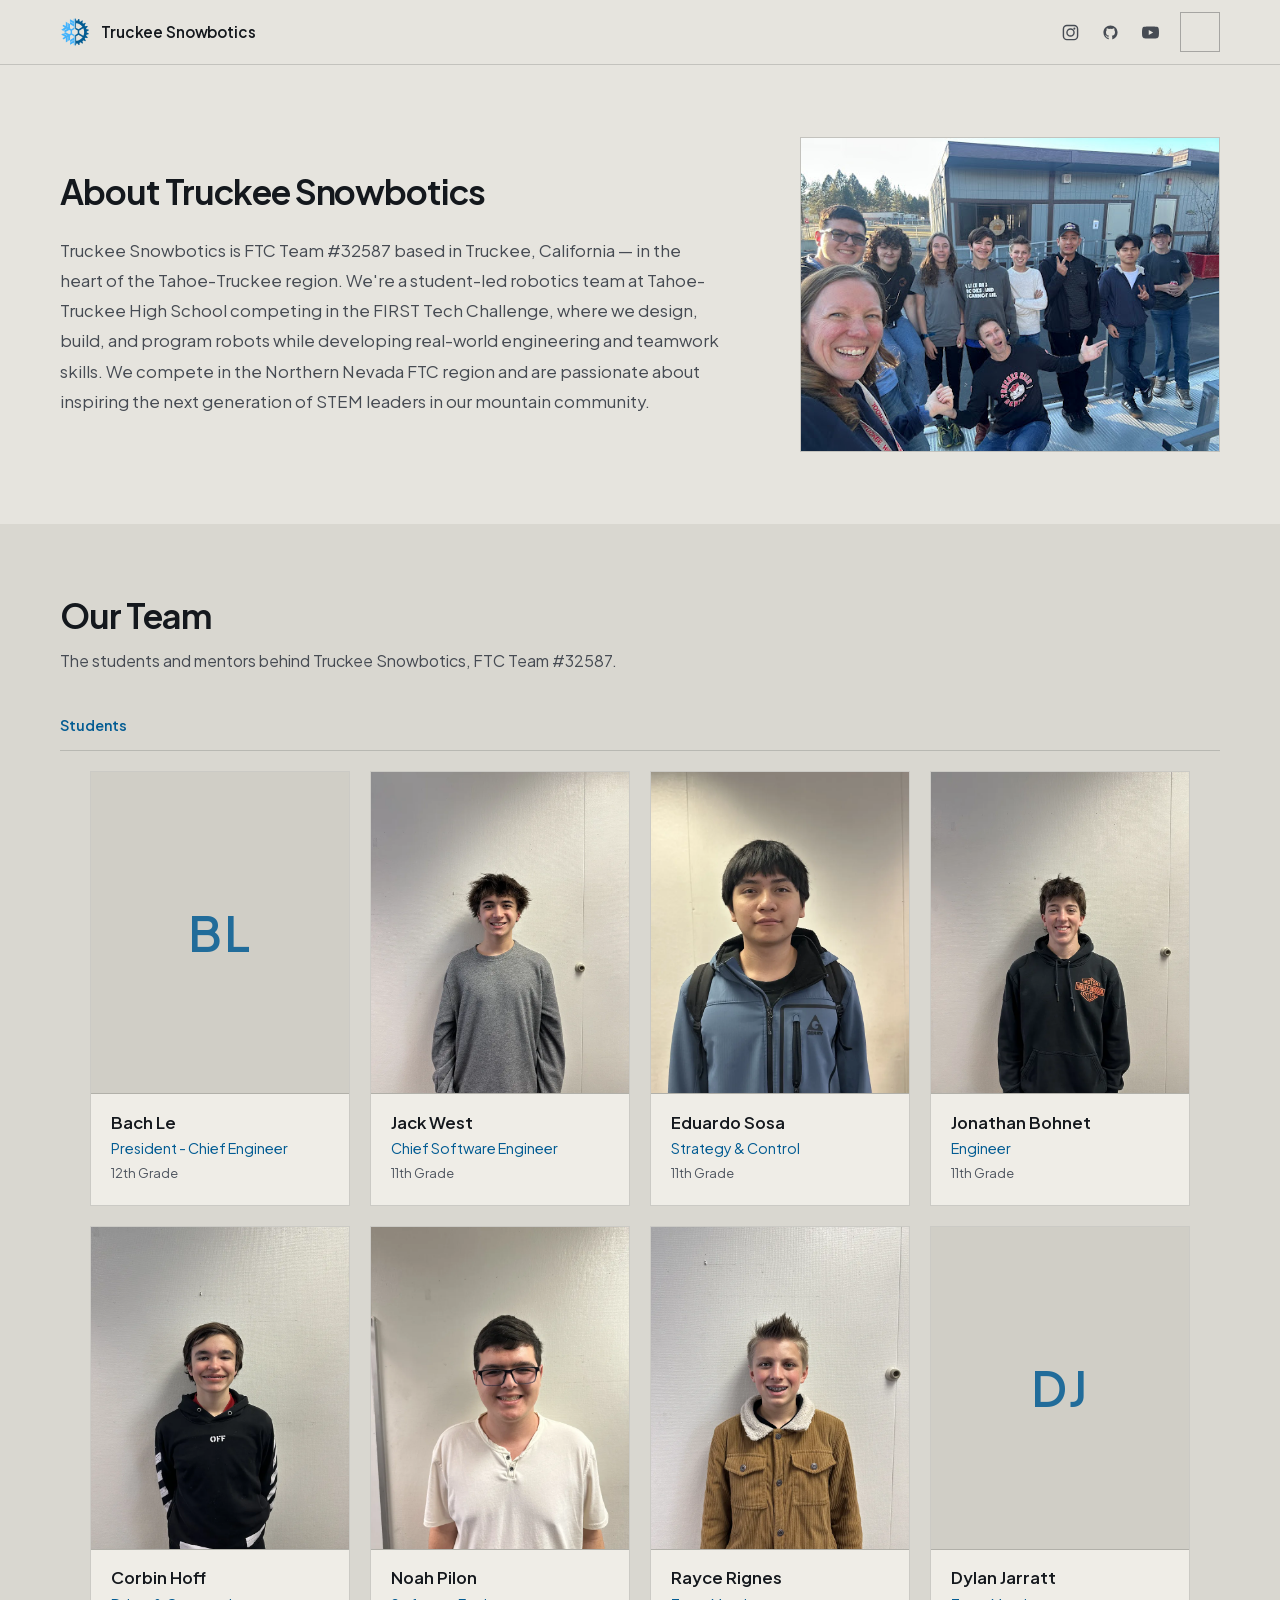
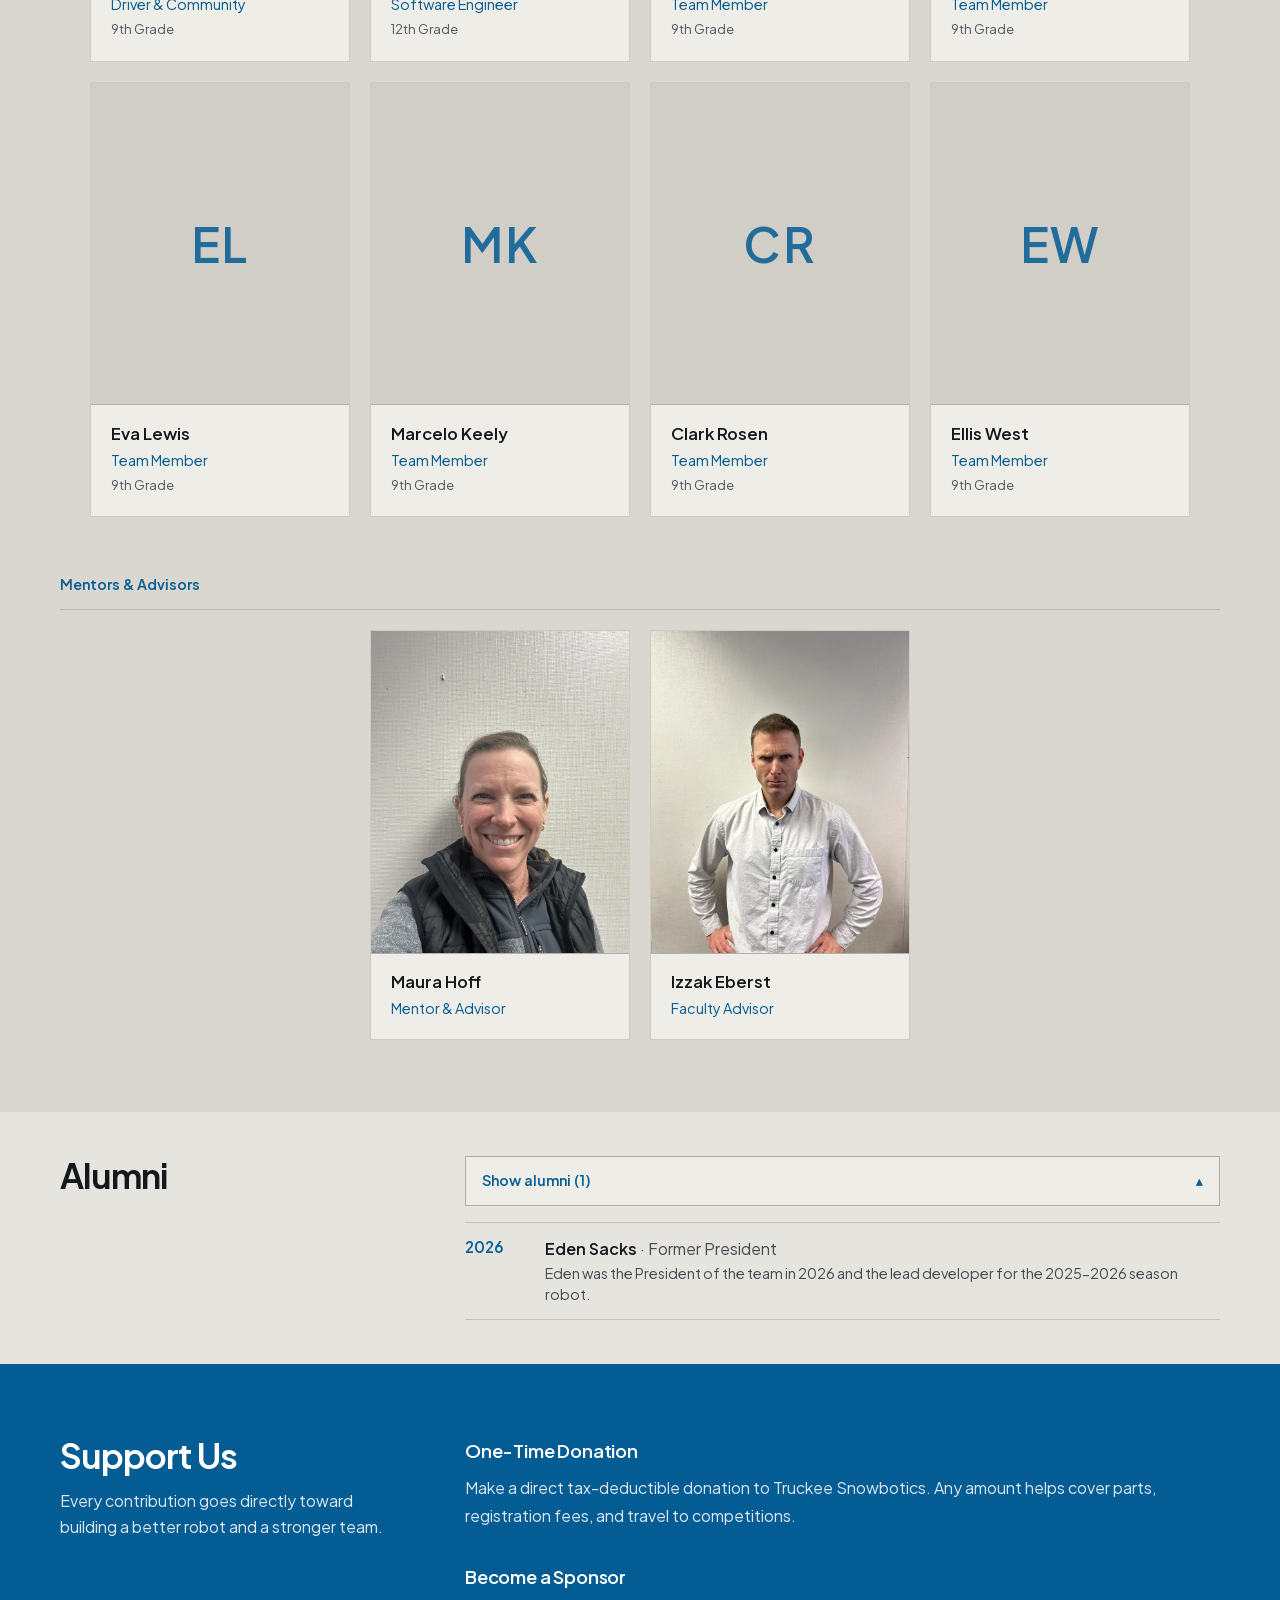
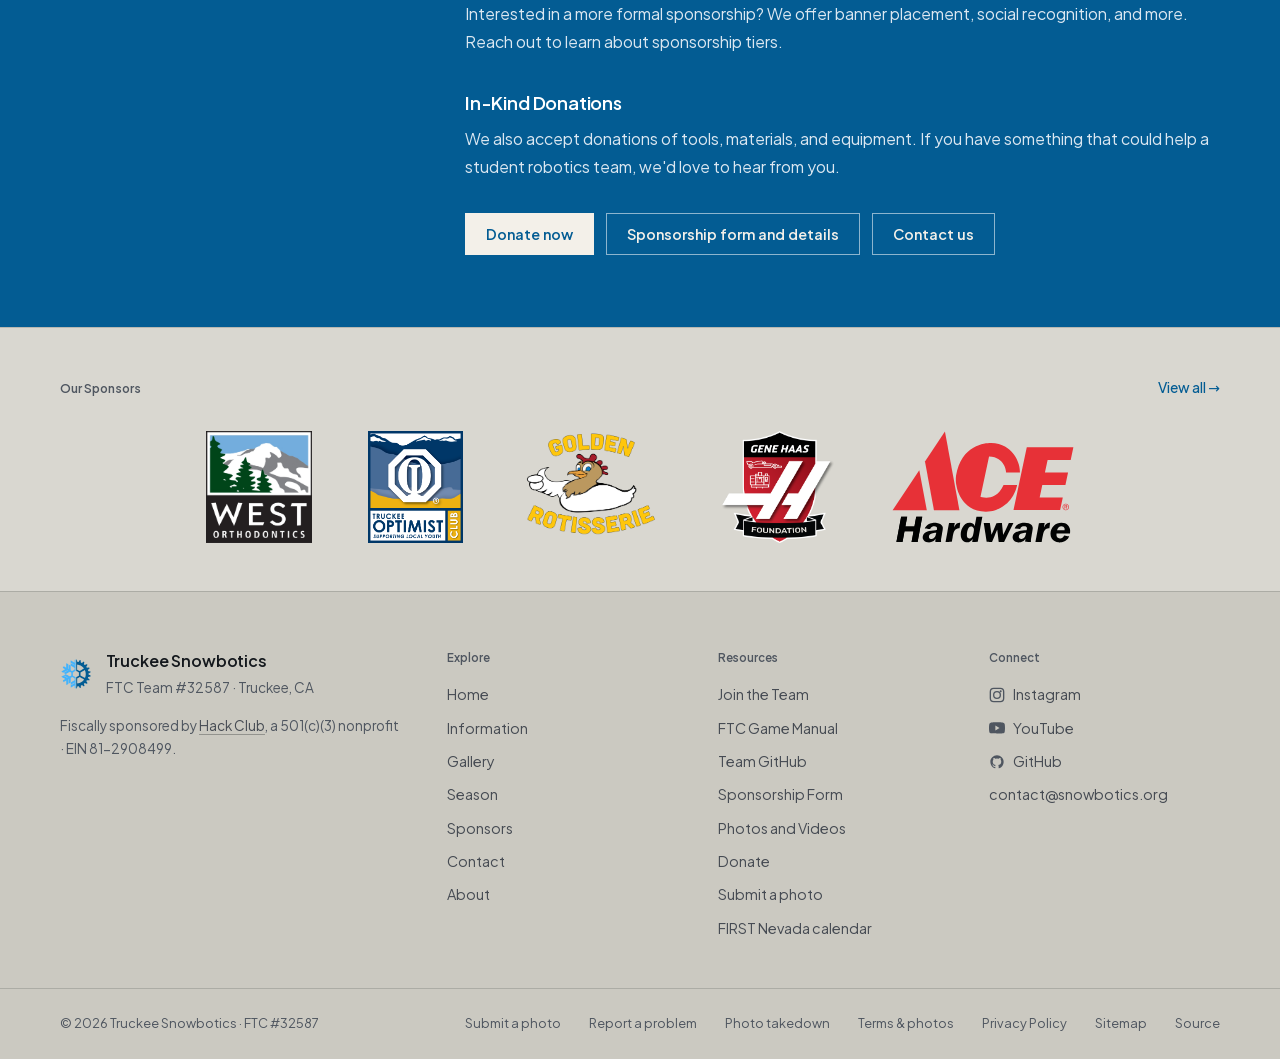
==== commit feb168c6: "Header: remove Join button, menu is a hamburger at every width; alumni dropdown back Co-Authored-By:" ====
--- a/about/index.html
+++ b/about/index.html
@@ -63,16 +63,6 @@
         <span>Truckee Snowbotics</span>
       </a>
 
-      <nav class="nav" id="main-nav">
-        <a href="/">Home</a>
-        <a href="/information/">Information</a>
-        <a href="/gallery/">Gallery</a>
-        <a href="/season/">Season</a>
-        <a href="/sponsors/">Sponsors</a>
-        <a href="/contact/">Contact</a>
-        <a href="/about/">About</a>
-      </nav>
-
       <div class="header-actions">
         <a href="#" data-link-key="instagram" target="_blank" rel="noopener" class="btn-icon" aria-label="Instagram">
           <svg width="17" height="17" viewBox="0 0 24 24" fill="none" stroke="currentColor" stroke-width="2" stroke-linecap="round" stroke-linejoin="round" aria-hidden="true">
@@ -91,12 +81,10 @@
             <path d="M23.498 6.186a3.016 3.016 0 0 0-2.122-2.136C19.505 3.545 12 3.545 12 3.545s-7.505 0-9.377.505A3.017 3.017 0 0 0 .502 6.186C0 8.07 0 12 0 12s0 3.93.502 5.814a3.016 3.016 0 0 0 2.122 2.136c1.871.505 9.376.505 9.376.505s7.505 0 9.377-.505a3.015 3.015 0 0 0 2.122-2.136C24 15.93 24 12 24 12s0-3.93-.502-5.814zM9.545 15.568V8.432L15.818 12l-6.273 3.568z"/>
           </svg>
         </a>
-        <a href="#" data-link-key="join" class="btn-primary">Join</a>
-      </div>
-
-      <button class="hamburger" id="hamburger" aria-label="Toggle menu" aria-expanded="false">
-        <span></span><span></span><span></span>
-      </button>
+        <button class="hamburger" id="hamburger" aria-label="Menu" aria-expanded="false" aria-controls="mobile-nav">
+          <span></span><span></span><span></span>
+        </button>
+      </div>
 
     </div>
   </header>
@@ -287,14 +275,15 @@
         <div class="section-header">
           <h2>Alumni</h2>
         </div>
-        <div class="alumni-list">
+        <details class="alumni-all alumni-list" open>
+          <summary>Show alumni (1)</summary>
           <div class="alumni-row">
             <h3 class="alumni-row-year">2026</h3>
             <ul class="alumni-people">
               <li><div><strong class="alumni-name">Eden Sacks</strong> <span class="alumni-role">Former President</span> <span class="alumni-bio">Eden was the President of the team in 2026 and the lead developer for the 2025-2026 season robot.</span></div></li>
             </ul>
           </div>
-        </div>
+        </details>
       </div>
     </section>
     <!-- @endalumni -->
--- a/assets/css/main.css
+++ b/assets/css/main.css
@@ -131,26 +131,11 @@
 }
 .header-brand img { flex-shrink: 0; width: 30px; height: 30px; }
 
-.nav { display: flex; gap: .25rem; margin-right: auto; align-self: stretch; }
-.nav a {
-  position: relative;
-  display: flex; align-items: center;
-  padding: 0 .65rem;
-  font-size: .95rem; font-weight: 500; color: var(--text-mid);
-  white-space: nowrap;
-}
-.nav a:hover { color: var(--heading); }
-.nav a.active { color: var(--heading); }
-.nav a.active::after {
-  content: ''; position: absolute; left: .75rem; right: .75rem; bottom: -1px;
-  height: 2px; background: var(--accent-2);
-}
-
 .header-actions { display: flex; align-items: center; gap: .25rem; }
-.header-actions .btn-primary { padding: .6rem 1.1rem; font-size: .85rem; margin-left: .75rem; }
+.header-actions .hamburger { margin-left: .5rem; }
 
 .hamburger {
-  display: none; flex-direction: column; justify-content: center;
+  display: flex; flex-direction: column; justify-content: center;
   gap: 5px; width: 40px; height: 40px;
   background: none; border: 1px solid var(--border-h);
   border-radius: var(--r-sm); cursor: pointer; padding: 11px;
@@ -172,6 +157,13 @@
   padding: .75rem var(--gutter) 1.5rem;
   flex-direction: column;
 }
+@media (min-width: 701px) {
+  .mobile-nav {
+    left: auto; right: max(var(--gutter), calc((100% - var(--max)) / 2)); width: 340px;
+    border: 1px solid var(--border-h); border-top: 0; padding: .5rem 1.5rem 1.5rem;
+    box-shadow: var(--shadow);
+  }
+}
 .mobile-nav.open { display: flex; }
 .mobile-nav a {
   font-size: 1rem; font-weight: 500; color: var(--text-mid);
@@ -179,7 +171,8 @@
   border-bottom: 1px solid var(--border);
 
 }
-.mobile-nav a:hover { color: var(--heading); }
+.mobile-nav a:hover, .mobile-nav a.active { color: var(--heading); }
+.mobile-nav a.active { font-weight: 600; }
 .mobile-nav-actions {
   display: flex; flex-wrap: wrap; gap: .5rem 1.25rem;
   padding-top: 1.25rem;
@@ -187,12 +180,8 @@
 .mobile-nav-actions a { border: none; font-size: .875rem; color: var(--text-dim); padding: 0; }
 .mobile-nav-actions a[data-link-key="join"] { color: var(--accent); font-weight: 600; }
 
-@media (max-width: 1100px) {
-  .nav { display: none; }
-  .hamburger { display: flex; }
-  .header-inner { gap: 1rem; }
-  .header-brand { margin-right: auto; }
-}
+.header-inner { gap: 1rem; }
+.header-brand { margin-right: auto; }
 @media (max-width: 520px) {
   .header-actions .btn-icon { display: none; }
 }
@@ -757,6 +746,16 @@
 .alumni-role { color: var(--text-mid); }
 .alumni-role::before { content: "· "; }
 .alumni-bio { display: block; font-size: .9rem; color: var(--text-mid); line-height: 1.5; }
+details.alumni-all > summary { list-style: none; }
+details.alumni-all > summary::-webkit-details-marker { display: none; }
+.alumni-all > summary {
+  display: flex; align-items: center; justify-content: space-between; cursor: pointer;
+  padding: .75rem 1rem; background: var(--surface); border: 1px solid var(--border-h);
+  font-size: .9rem; font-weight: 600; color: var(--accent);
+}
+.alumni-all > summary::after { content: "▾"; font-size: .9rem; }
+.alumni-all[open] > summary::after { content: "▴"; }
+.alumni-all[open] > summary { margin-bottom: 1rem; }
 .alumni-more { margin-top: .5rem; }
 .alumni-more > summary { cursor: pointer; width: fit-content; padding: .5rem 0; font-size: .9rem; font-weight: 600; color: var(--accent); }
 .alumni-more > summary::after { content: " ▾"; }
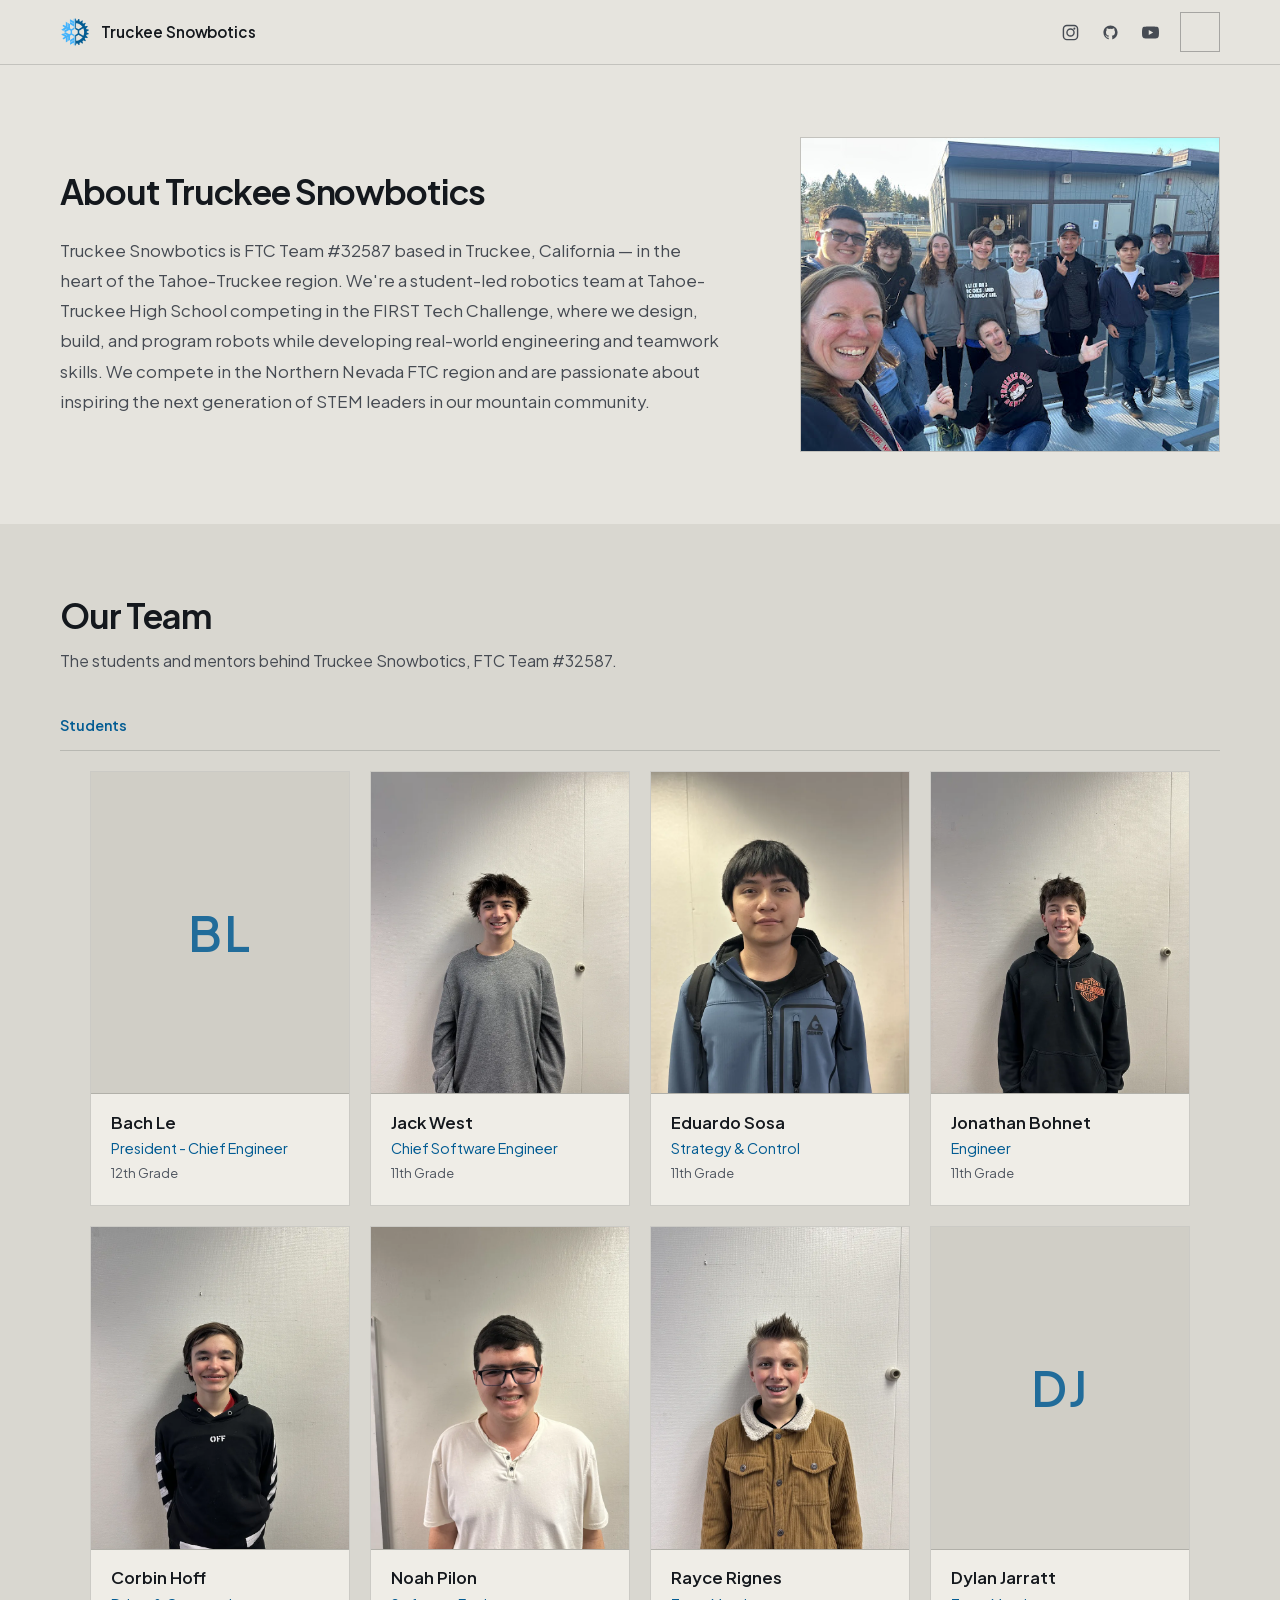
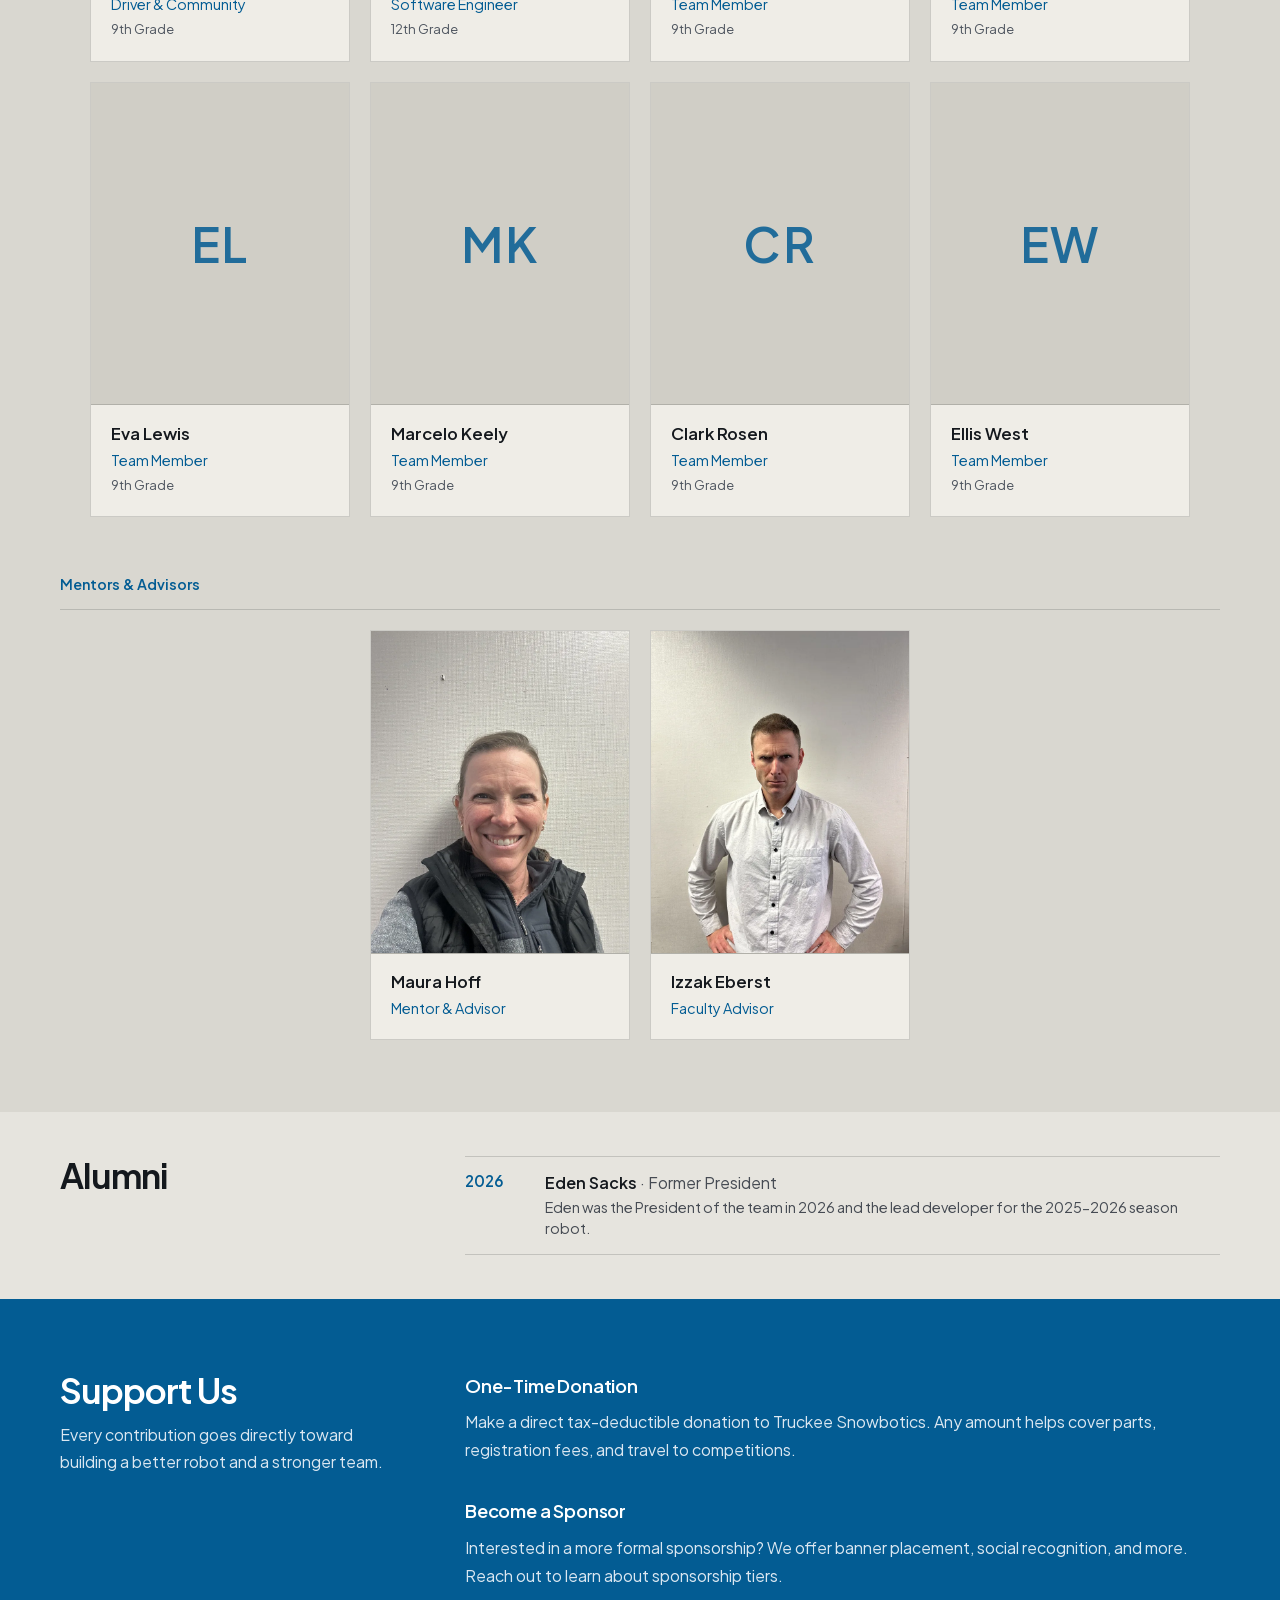
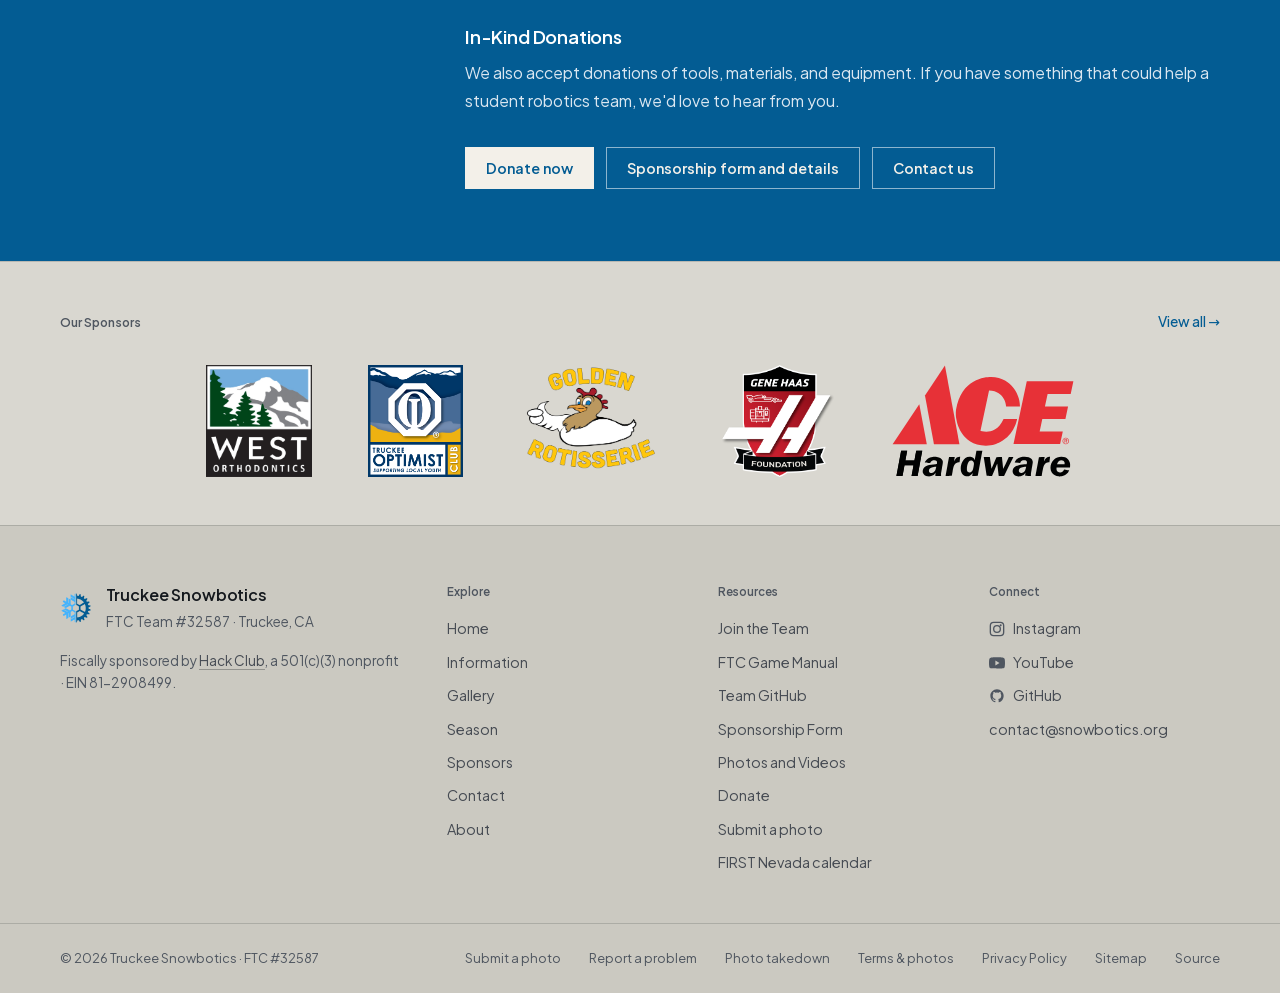
==== commit 7ede5ba2: "Alumni: always shown (no whole-list dropdown) Co-Authored-By: Claude Sonnet 5.5 <noreply@anthropic.c" ====
--- a/about/index.html
+++ b/about/index.html
@@ -275,15 +275,14 @@
         <div class="section-header">
           <h2>Alumni</h2>
         </div>
-        <details class="alumni-all alumni-list" open>
-          <summary>Show alumni (1)</summary>
+        <div class="alumni-list">
           <div class="alumni-row">
             <h3 class="alumni-row-year">2026</h3>
             <ul class="alumni-people">
               <li><div><strong class="alumni-name">Eden Sacks</strong> <span class="alumni-role">Former President</span> <span class="alumni-bio">Eden was the President of the team in 2026 and the lead developer for the 2025-2026 season robot.</span></div></li>
             </ul>
           </div>
-        </details>
+        </div>
       </div>
     </section>
     <!-- @endalumni -->
--- a/assets/css/main.css
+++ b/assets/css/main.css
@@ -746,16 +746,6 @@
 .alumni-role { color: var(--text-mid); }
 .alumni-role::before { content: "· "; }
 .alumni-bio { display: block; font-size: .9rem; color: var(--text-mid); line-height: 1.5; }
-details.alumni-all > summary { list-style: none; }
-details.alumni-all > summary::-webkit-details-marker { display: none; }
-.alumni-all > summary {
-  display: flex; align-items: center; justify-content: space-between; cursor: pointer;
-  padding: .75rem 1rem; background: var(--surface); border: 1px solid var(--border-h);
-  font-size: .9rem; font-weight: 600; color: var(--accent);
-}
-.alumni-all > summary::after { content: "▾"; font-size: .9rem; }
-.alumni-all[open] > summary::after { content: "▴"; }
-.alumni-all[open] > summary { margin-bottom: 1rem; }
 .alumni-more { margin-top: .5rem; }
 .alumni-more > summary { cursor: pointer; width: fit-content; padding: .5rem 0; font-size: .9rem; font-weight: 600; color: var(--accent); }
 .alumni-more > summary::after { content: " ▾"; }
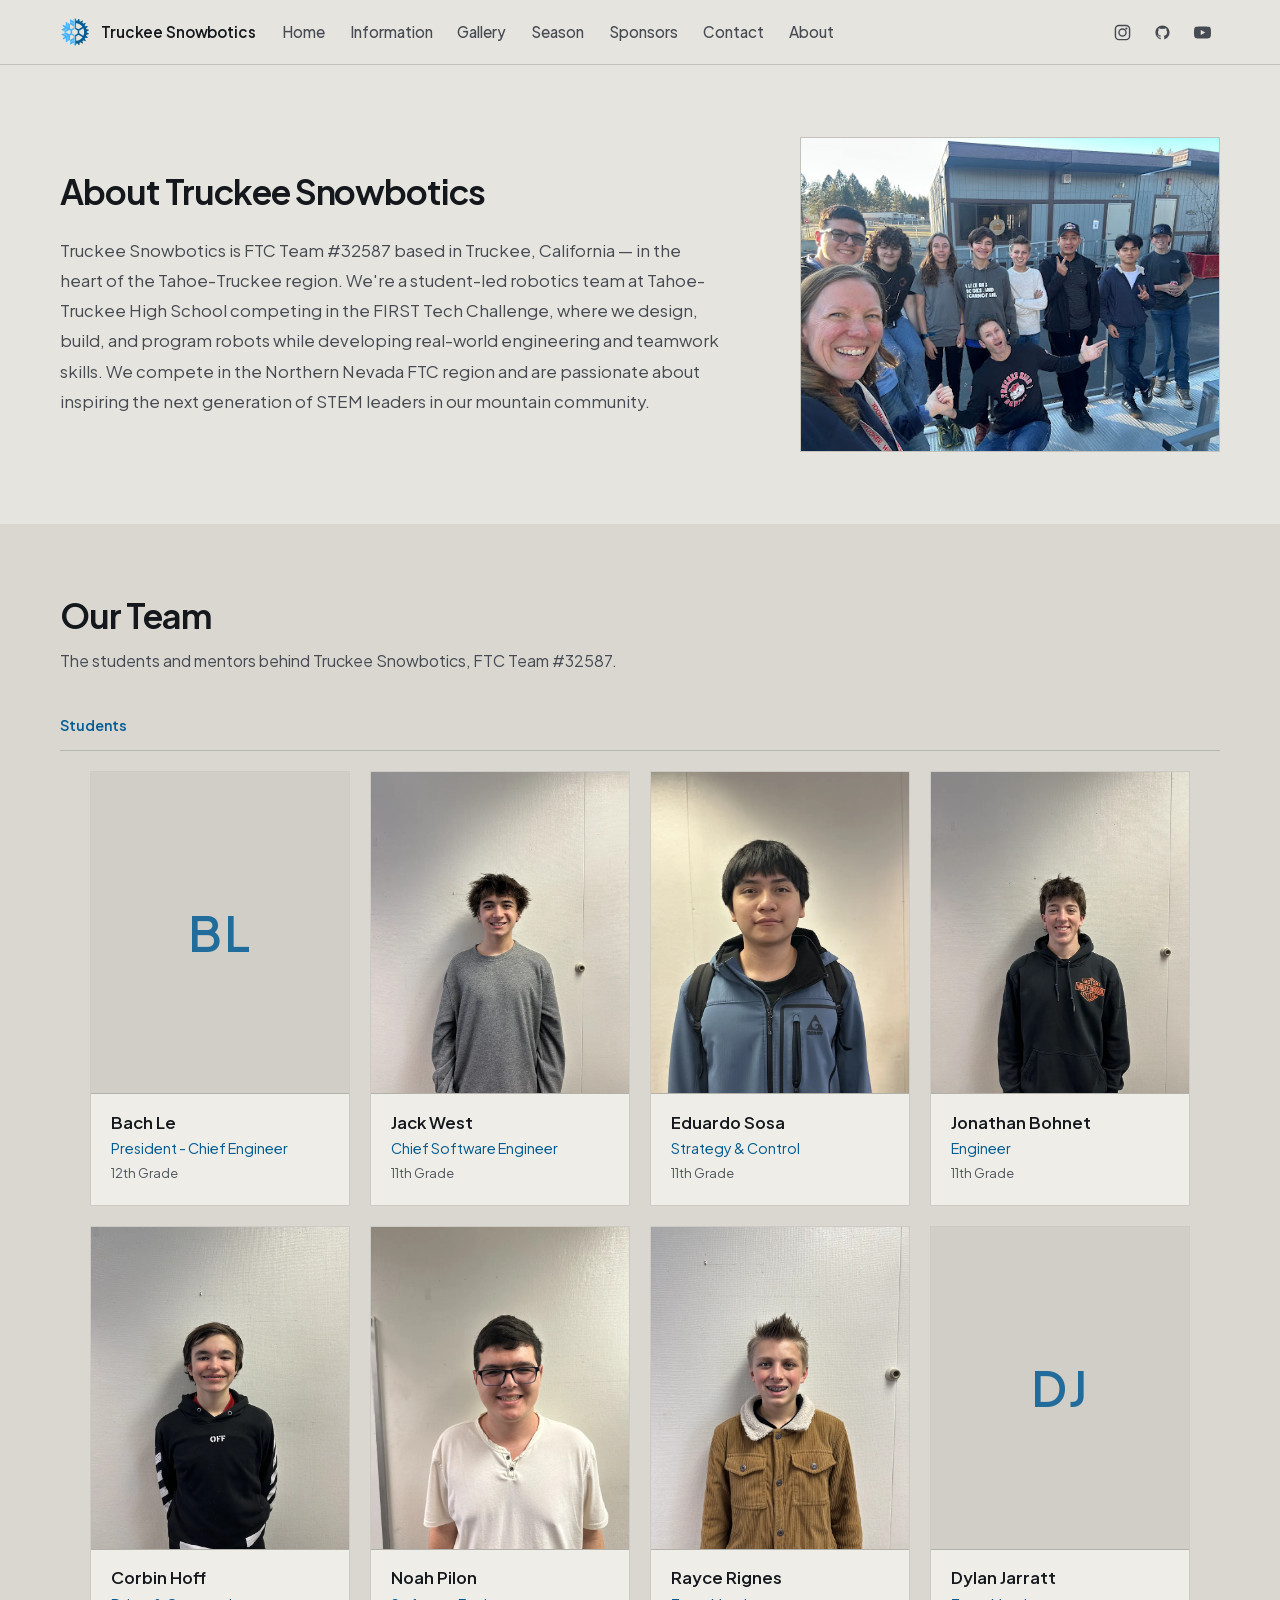
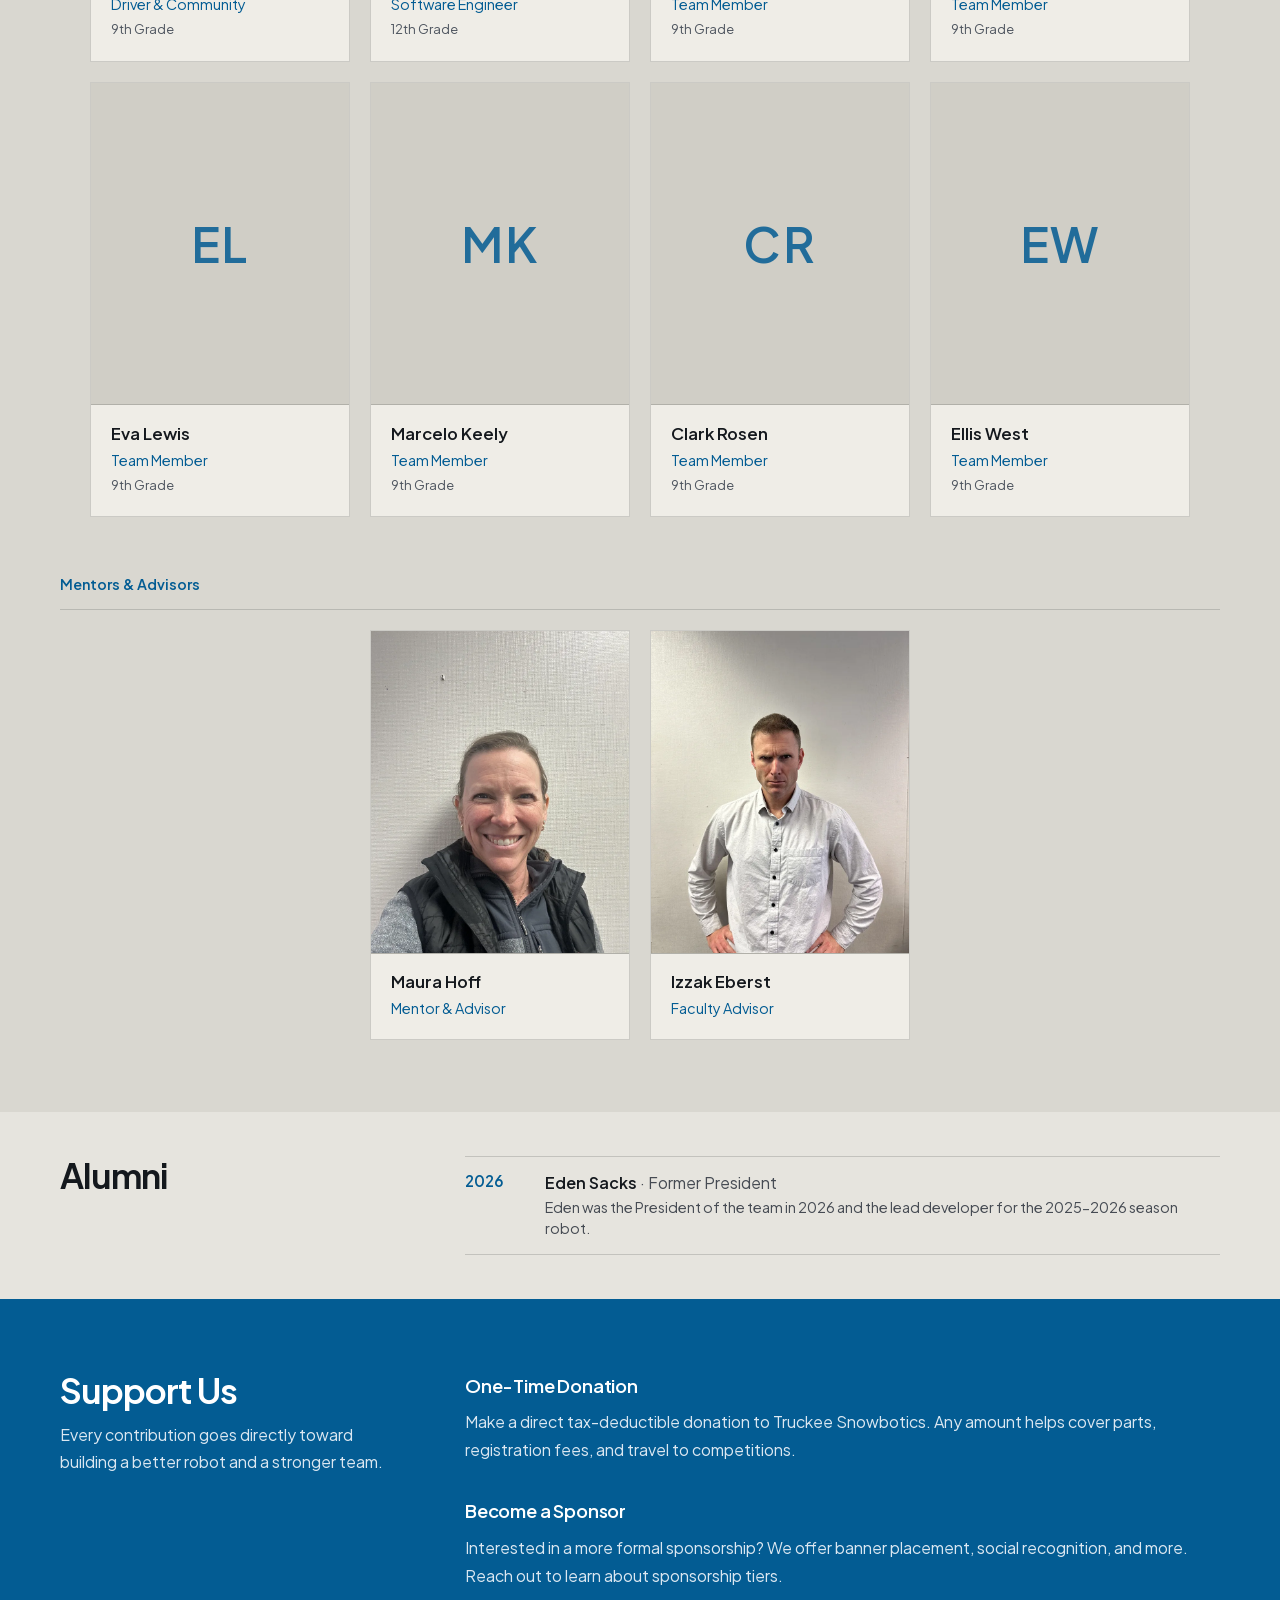
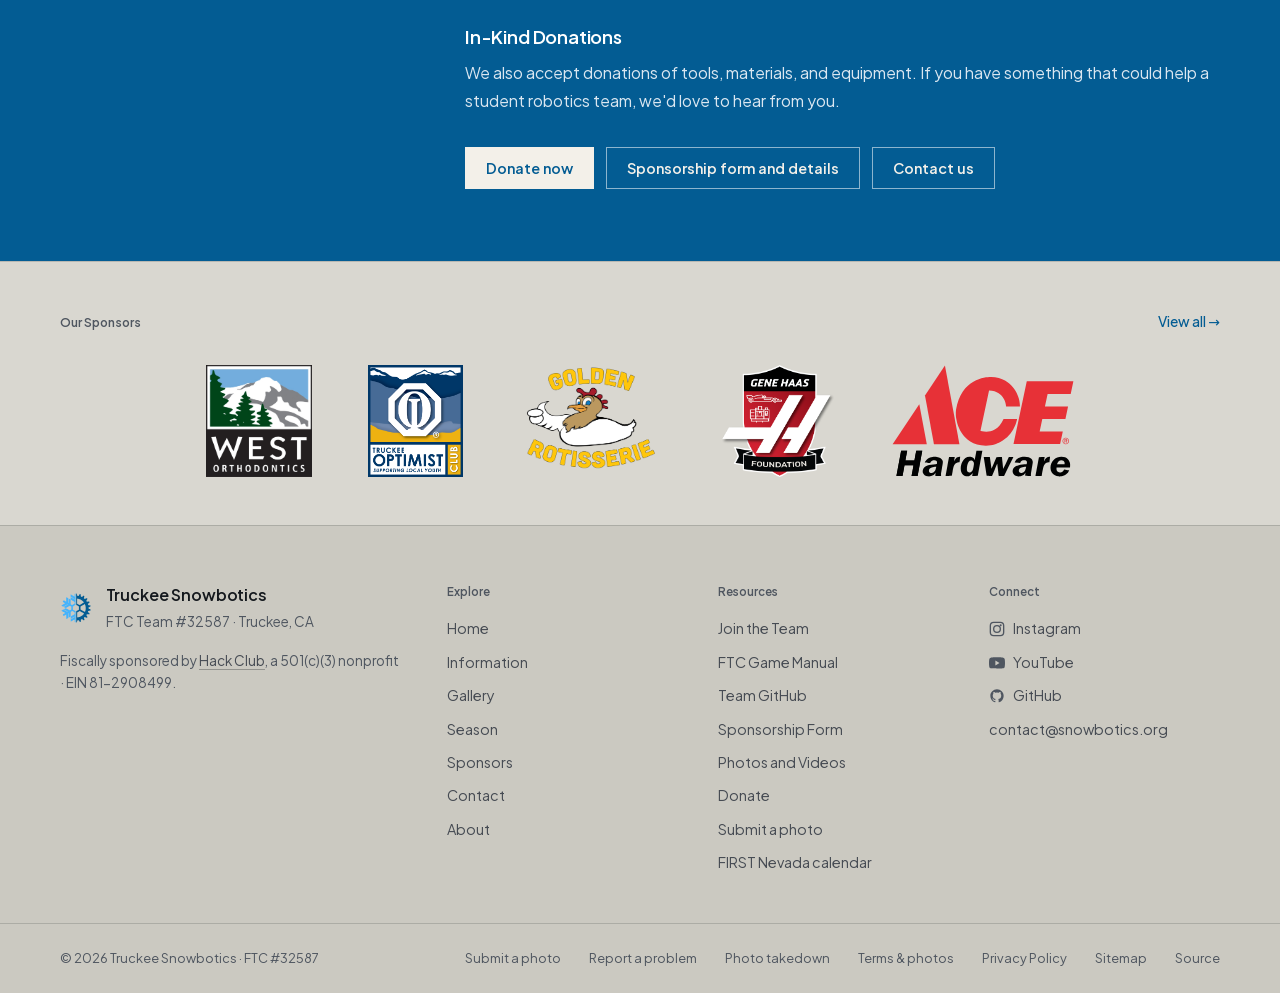
==== commit 6a44b51e: "Header: links fold into the hamburger as the window narrows; all fold at fewer than 3 Co-Authored-By" ====
--- a/about/index.html
+++ b/about/index.html
@@ -63,6 +63,16 @@
         <span>Truckee Snowbotics</span>
       </a>
 
+      <nav class="nav" id="main-nav" aria-label="Main">
+        <a href="/">Home</a>
+        <a href="/information/">Information</a>
+        <a href="/gallery/">Gallery</a>
+        <a href="/season/">Season</a>
+        <a href="/sponsors/">Sponsors</a>
+        <a href="/contact/">Contact</a>
+        <a href="/about/">About</a>
+      </nav>
+
       <div class="header-actions">
         <a href="#" data-link-key="instagram" target="_blank" rel="noopener" class="btn-icon" aria-label="Instagram">
           <svg width="17" height="17" viewBox="0 0 24 24" fill="none" stroke="currentColor" stroke-width="2" stroke-linecap="round" stroke-linejoin="round" aria-hidden="true">
--- a/assets/css/main.css
+++ b/assets/css/main.css
@@ -131,11 +131,27 @@
 }
 .header-brand img { flex-shrink: 0; width: 30px; height: 30px; }
 
+.nav { position: relative; display: flex; gap: .25rem; flex: 1; min-width: 0; overflow: hidden; align-self: stretch; }
+.nav a {
+  position: relative; flex-shrink: 0;
+  display: flex; align-items: center;
+  padding: 0 .65rem;
+  font-size: .95rem; font-weight: 500; color: var(--text-mid);
+  white-space: nowrap;
+}
+.nav a:hover { color: var(--heading); }
+.nav a.active { color: var(--heading); }
+.nav a.active::after {
+  content: ''; position: absolute; left: .75rem; right: .75rem; bottom: -1px;
+  height: 2px; background: var(--accent-2);
+}
+.nav a.in-menu { display: none; }
+
 .header-actions { display: flex; align-items: center; gap: .25rem; }
 .header-actions .hamburger { margin-left: .5rem; }
 
 .hamburger {
-  display: flex; flex-direction: column; justify-content: center;
+  display: none; flex-direction: column; justify-content: center;
   gap: 5px; width: 40px; height: 40px;
   background: none; border: 1px solid var(--border-h);
   border-radius: var(--r-sm); cursor: pointer; padding: 11px;
@@ -144,6 +160,7 @@
   display: block; height: 2px; background: var(--text-mid);
   border-radius: 0;
 }
+.hamburger.show { display: flex; }
 .hamburger.open span:nth-child(1) { transform: rotate(45deg) translate(5px, 5px); }
 .hamburger.open span:nth-child(2) { opacity: 0; }
 .hamburger.open span:nth-child(3) { transform: rotate(-45deg) translate(5px, -5px); }
@@ -171,6 +188,7 @@
   border-bottom: 1px solid var(--border);
 
 }
+.mobile-nav a.in-bar { display: none; }
 .mobile-nav a:hover, .mobile-nav a.active { color: var(--heading); }
 .mobile-nav a.active { font-weight: 600; }
 .mobile-nav-actions {
@@ -181,7 +199,6 @@
 .mobile-nav-actions a[data-link-key="join"] { color: var(--accent); font-weight: 600; }
 
 .header-inner { gap: 1rem; }
-.header-brand { margin-right: auto; }
 @media (max-width: 520px) {
   .header-actions .btn-icon { display: none; }
 }
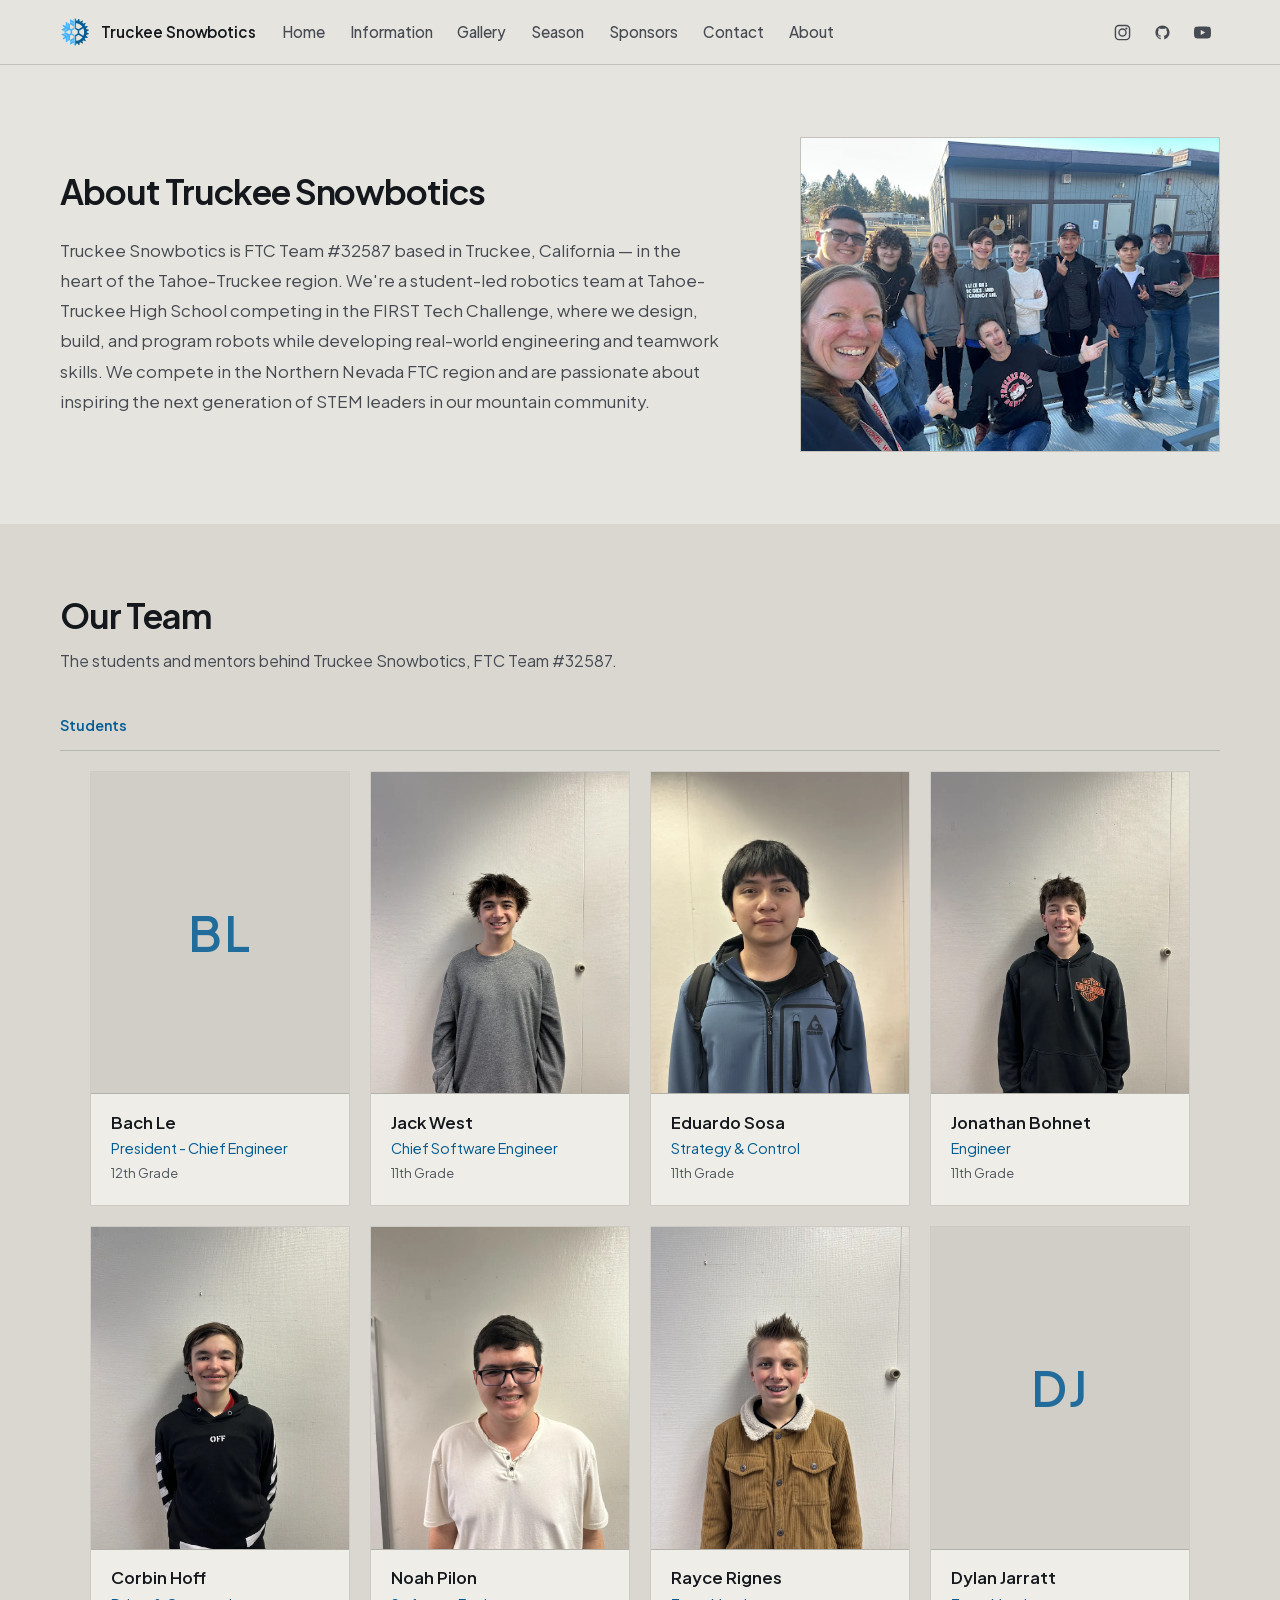
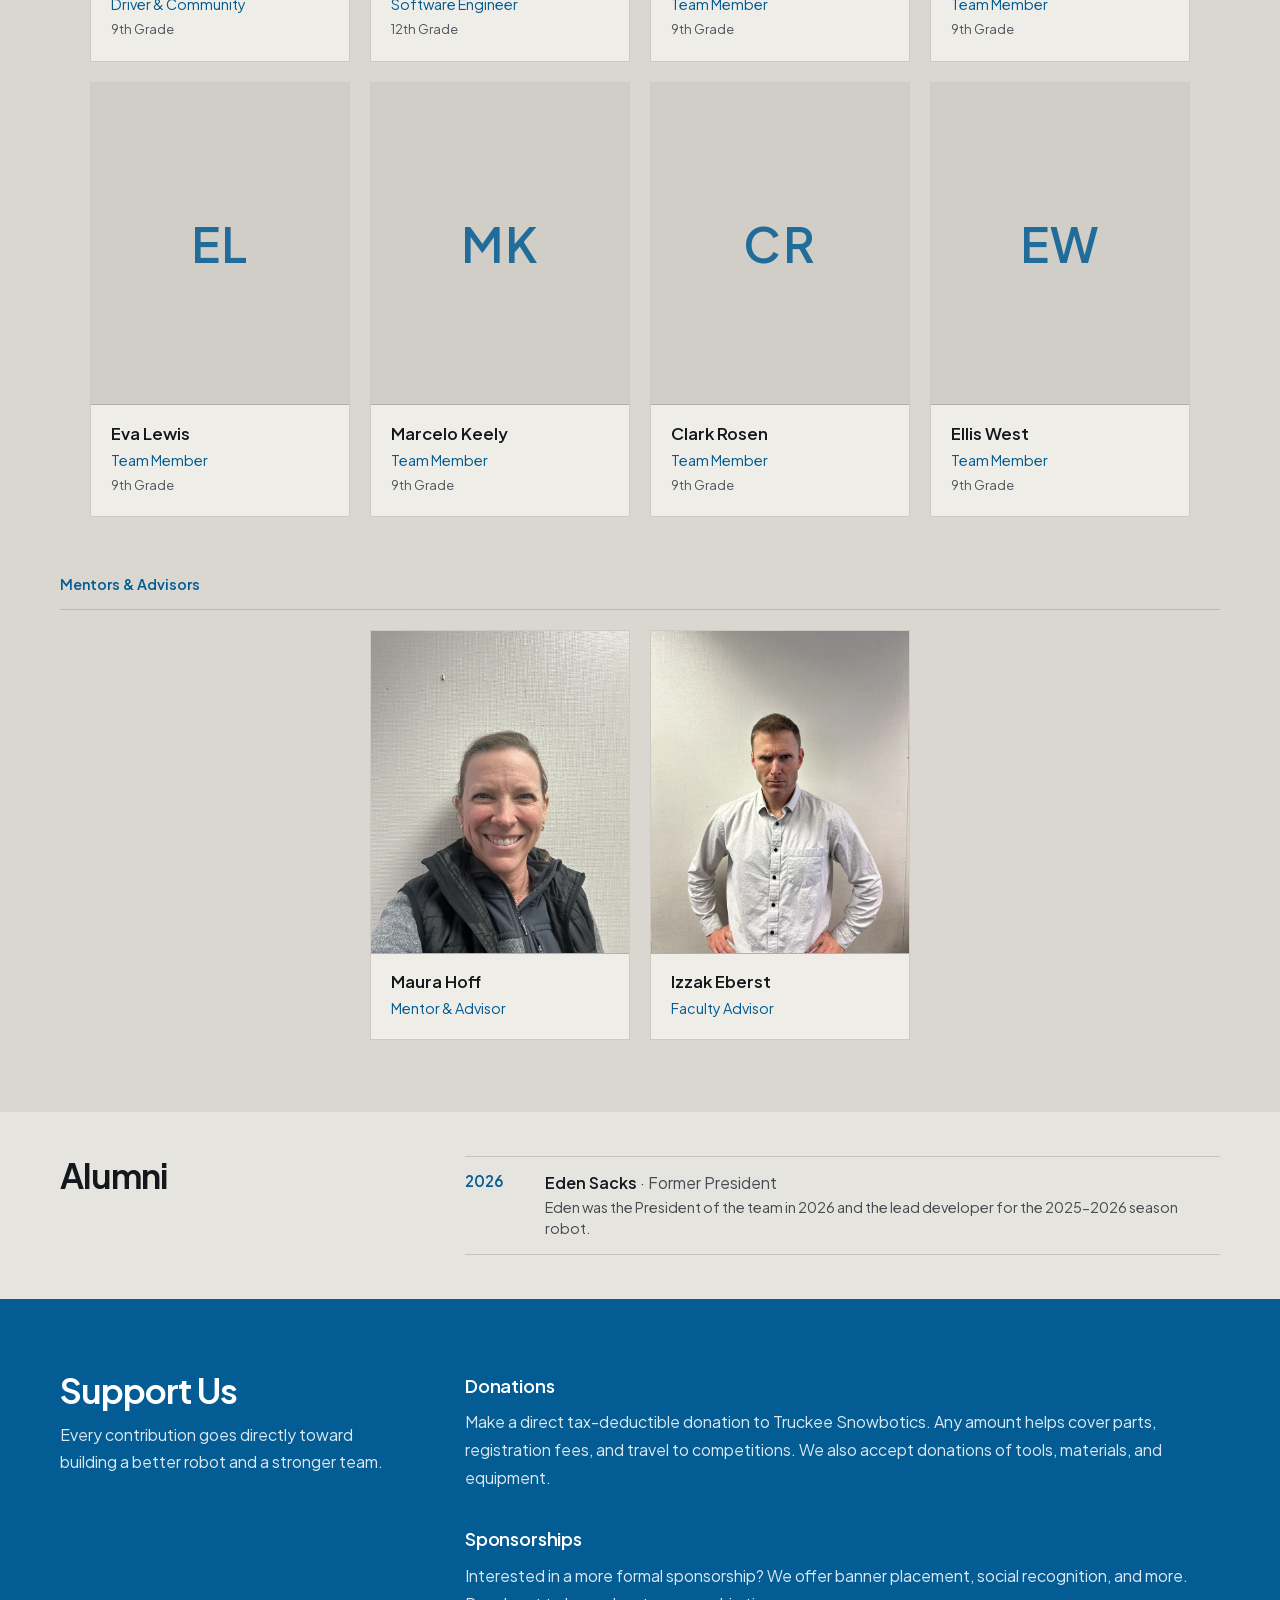
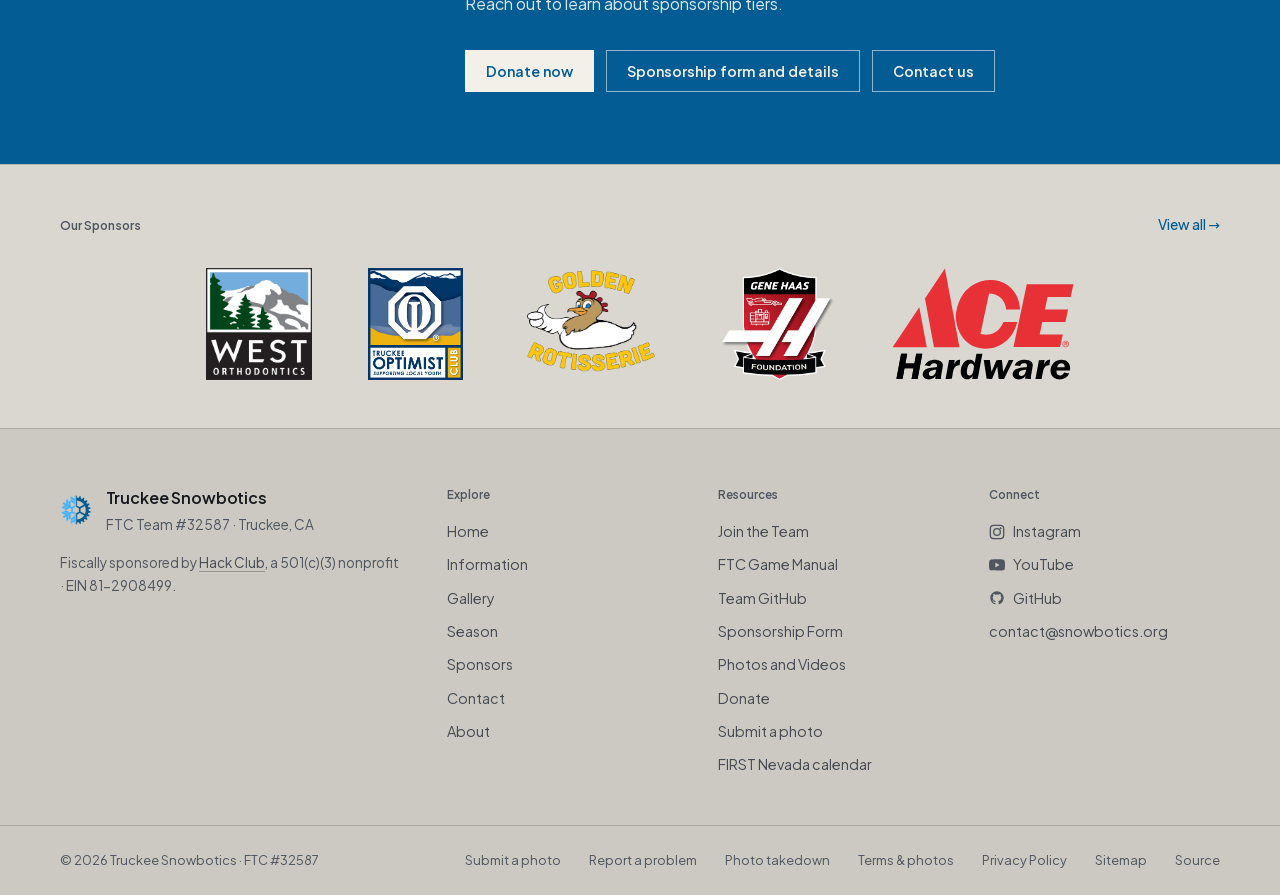
==== commit 74c9d5ce: "Support Us: merge into two items, donations and sponsorships Co-Authored-By: Claude Opus 5.5 <norepl" ====
--- a/about/index.html
+++ b/about/index.html
@@ -306,16 +306,12 @@
         </div>
         <div class="info-text">
           <div class="info-item">
-            <h3 class="info-item-title">One-Time Donation</h3>
-            <p>Make a direct tax-deductible donation to Truckee Snowbotics. Any amount helps cover parts, registration fees, and travel to competitions.</p>
+            <h3 class="info-item-title">Donations</h3>
+            <p>Make a direct tax-deductible donation to Truckee Snowbotics. Any amount helps cover parts, registration fees, and travel to competitions. We also accept donations of tools, materials, and equipment.</p>
           </div>
           <div class="info-item">
-            <h3 class="info-item-title">Become a Sponsor</h3>
+            <h3 class="info-item-title">Sponsorships</h3>
             <p>Interested in a more formal sponsorship? We offer banner placement, social recognition, and more. Reach out to learn about sponsorship tiers.</p>
-          </div>
-          <div class="info-item">
-            <h3 class="info-item-title">In-Kind Donations</h3>
-            <p>We also accept donations of tools, materials, and equipment. If you have something that could help a student robotics team, we'd love to hear from you.</p>
           </div>
         </div>
         <div class="btn-row">
--- a/assets/css/main.css
+++ b/assets/css/main.css
@@ -700,6 +700,21 @@
   color: var(--heading);
 }
 .page-hero p { max-width: var(--max); margin: 0 auto; font-size: 1rem; color: var(--text-mid); }
+
+/* Season page banner */
+.season-hero { padding: clamp(2.5rem, 6vw, 4rem) var(--gutter); }
+.season-hero-inner {
+  max-width: var(--max); margin: 0 auto;
+  display: grid; grid-template-columns: minmax(0, 1.2fr) minmax(0, 1fr); gap: 2rem clamp(2rem, 6vw, 5rem); align-items: end;
+}
+.season-hero h1 { font-size: clamp(2.2rem, 5.5vw, 3.6rem); font-weight: 650; letter-spacing: -.035em; line-height: 1.05; color: var(--heading); }
+.season-hero-game { margin-top: .6rem; font-size: clamp(1.15rem, 2.4vw, 1.5rem); font-weight: 600; color: var(--accent-2); }
+.season-hero-main p:last-child { margin-top: 1rem; color: var(--text-mid); }
+.season-hero-facts div { padding: .8rem 0; border-top: 1px solid var(--border-h); display: flex; justify-content: space-between; gap: 1.5rem; flex-wrap: wrap; }
+.season-hero-facts div:last-child { border-bottom: 1px solid var(--border-h); }
+.season-hero-facts dt { color: var(--text-mid); }
+.season-hero-facts dd { color: var(--heading); font-weight: 600; text-align: right; }
+@media (max-width: 800px) { .season-hero-inner { grid-template-columns: 1fr; } }
 
 /* ── Prose content sections ──────────────────── */
 .content-section { max-width: 720px; margin: 0 auto; padding: 2rem var(--gutter) 4rem; }
@@ -785,78 +800,9 @@
 
 }
 
-/* ── Regional calendar (Season page) ── */
-.cal-list { list-style: none; border-top: 1px solid var(--border); }
-.cal-item { display: grid; grid-template-columns: 4.5rem 1fr; gap: 1.25rem; padding: 1.1rem 0; border-bottom: 1px solid var(--border); }
-.cal-date {
-  display: flex; flex-direction: column; align-items: center; justify-content: center;
-  align-self: start; padding: .5rem 0; background: var(--surface); border: 1px solid var(--border-h); line-height: 1.1;
-}
-.cal-month { font-size: .85rem; font-weight: 600; color: var(--accent); }
-.cal-day { font-size: 1.5rem; font-weight: 600; color: var(--heading); }
-.cal-title { font-size: 1.05rem; font-weight: 600; color: var(--heading); letter-spacing: -.01em; }
-.cal-meta { font-size: .9rem; color: var(--text-dim); margin-top: .15rem; }
-.cal-where { font-size: .9rem; color: var(--text-mid); margin-top: .15rem; }
-.cal-venue { color: var(--text); font-weight: 500; }
-.cal-empty { color: var(--text-mid); }
+/* ── Calendar (Season page): embedded Google Calendar ── */
+.gcal { display: block; width: 100%; border: 1px solid var(--border-h); background: #fff; }
 .cal-links { display: flex; flex-wrap: wrap; gap: .6rem 1.75rem; margin-top: 1.5rem; }
-
-/* Month grid (drawn by main.js; hidden on phones and without JS, where the list shows) */
-.mcal { position: relative; margin-bottom: 1rem; }
-.mcal-bar { display: flex; align-items: center; justify-content: space-between; gap: 1rem; margin-bottom: 1rem; }
-.mcal-title { font-size: 1.35rem; font-weight: 600; color: var(--heading); letter-spacing: -.01em; }
-.mcal-nav { display: flex; gap: .5rem; }
-.mcal-btn {
-  background: transparent; color: var(--text); border: 1px solid var(--border-h);
-  min-width: 2.5rem; height: 2.5rem; padding: 0 .9rem; font-size: 1rem; font-weight: 500; cursor: pointer;
-}
-.mcal-btn:hover:not(:disabled) { border-color: var(--accent); }
-.mcal-btn:disabled { opacity: .4; cursor: default; }
-.mcal-table { width: 100%; border-collapse: collapse; table-layout: fixed; border: 1px solid var(--border-h); }
-.mcal-table th {
-  padding: .6rem 0; font-size: .85rem; font-weight: 600;
-  color: var(--text-dim); background: var(--surface); border-bottom: 1px solid var(--border-h);
-}
-.mcal-cell { height: 7.5rem; vertical-align: top; padding: .4rem; border: 1px solid var(--border); background: var(--bg); }
-.mcal-cell--out { background: transparent; }
-.mcal-cell--out .mcal-num { color: var(--text-dim); opacity: .6; }
-.mcal-num { display: inline-block; min-width: 1.6rem; padding: .1rem .3rem; text-align: center; font-size: .85rem; font-weight: 500; color: var(--text-mid); }
-.mcal-cell--today .mcal-num { background: var(--accent); color: var(--bg); font-weight: 700; }
-.mcal-evs { list-style: none; display: flex; flex-direction: column; gap: .25rem; margin-top: .3rem; }
-.mcal-ev { font-size: .75rem; line-height: 1.3; padding: .2rem .4rem; color: var(--text); overflow-wrap: anywhere; }
-.mcal-ev--comp { background: var(--accent-soft); border-left: 2px solid var(--accent-2); }
-.mcal-ev--misc { background: var(--soft-fill); border-left: 2px solid var(--text-dim); }
-.mcal-time { color: var(--text-dim); font-weight: 500; }
-.sr-only { position: absolute; width: 1px; height: 1px; overflow: hidden; clip: rect(0 0 0 0); white-space: nowrap; }
-@media (min-width: 701px) { .has-grid .cal-list-wrap { display: none; } }
-@media (max-width: 700px) { .mcal { display: none; } }
-
-/* "More events" dropdown under the list */
-.cal-more { margin-top: 1.5rem; }
-.cal-more > summary {
-  list-style: none; cursor: pointer; width: fit-content;
-  padding: .7rem 1.4rem; border: 1px solid var(--border-h); color: var(--text);
-  font-size: .9rem; font-weight: 500; display: flex; align-items: center; gap: .6rem;
-}
-.cal-more > summary::-webkit-details-marker { display: none; }
-.cal-more > summary::after { content: "▾"; color: var(--accent); }
-.cal-more[open] > summary::after { content: "▴"; }
-.cal-more > summary:hover { border-color: var(--accent); }
-.cal-more[open] > summary { margin-bottom: 1.25rem; }
-.cal-list--more { margin-top: 0; }
-.mcal-ev { cursor: pointer; }
-.mcal-ev:focus-visible { outline: 2px solid var(--accent); outline-offset: 1px; }
-.mcal-pop {
-  position: absolute; z-index: 5; width: min(300px, 100%); pointer-events: none;
-  background: var(--surface-2); border: 1px solid var(--border-h); border-left-width: 3px;
-  padding: .85rem 1rem; box-shadow: var(--shadow);
-}
-.mcal-pop--comp { border-left-color: var(--accent-2); }
-.mcal-pop--misc { border-left-color: var(--text-dim); }
-.mcal-pop-title { font-size: 1rem; font-weight: 600; color: var(--heading); line-height: 1.35; }
-.mcal-pop-when { font-size: .85rem; color: var(--text-mid); margin-top: .35rem; }
-.mcal-pop-where { font-size: .85rem; color: var(--text-mid); margin-top: .6rem; line-height: 1.5; }
-.mcal-pop-where strong { color: var(--text); font-weight: 500; }
 
 /* Row of buttons under a section's content */
 .btn-row { display: flex; flex-wrap: wrap; gap: .75rem; margin-top: 2rem; }
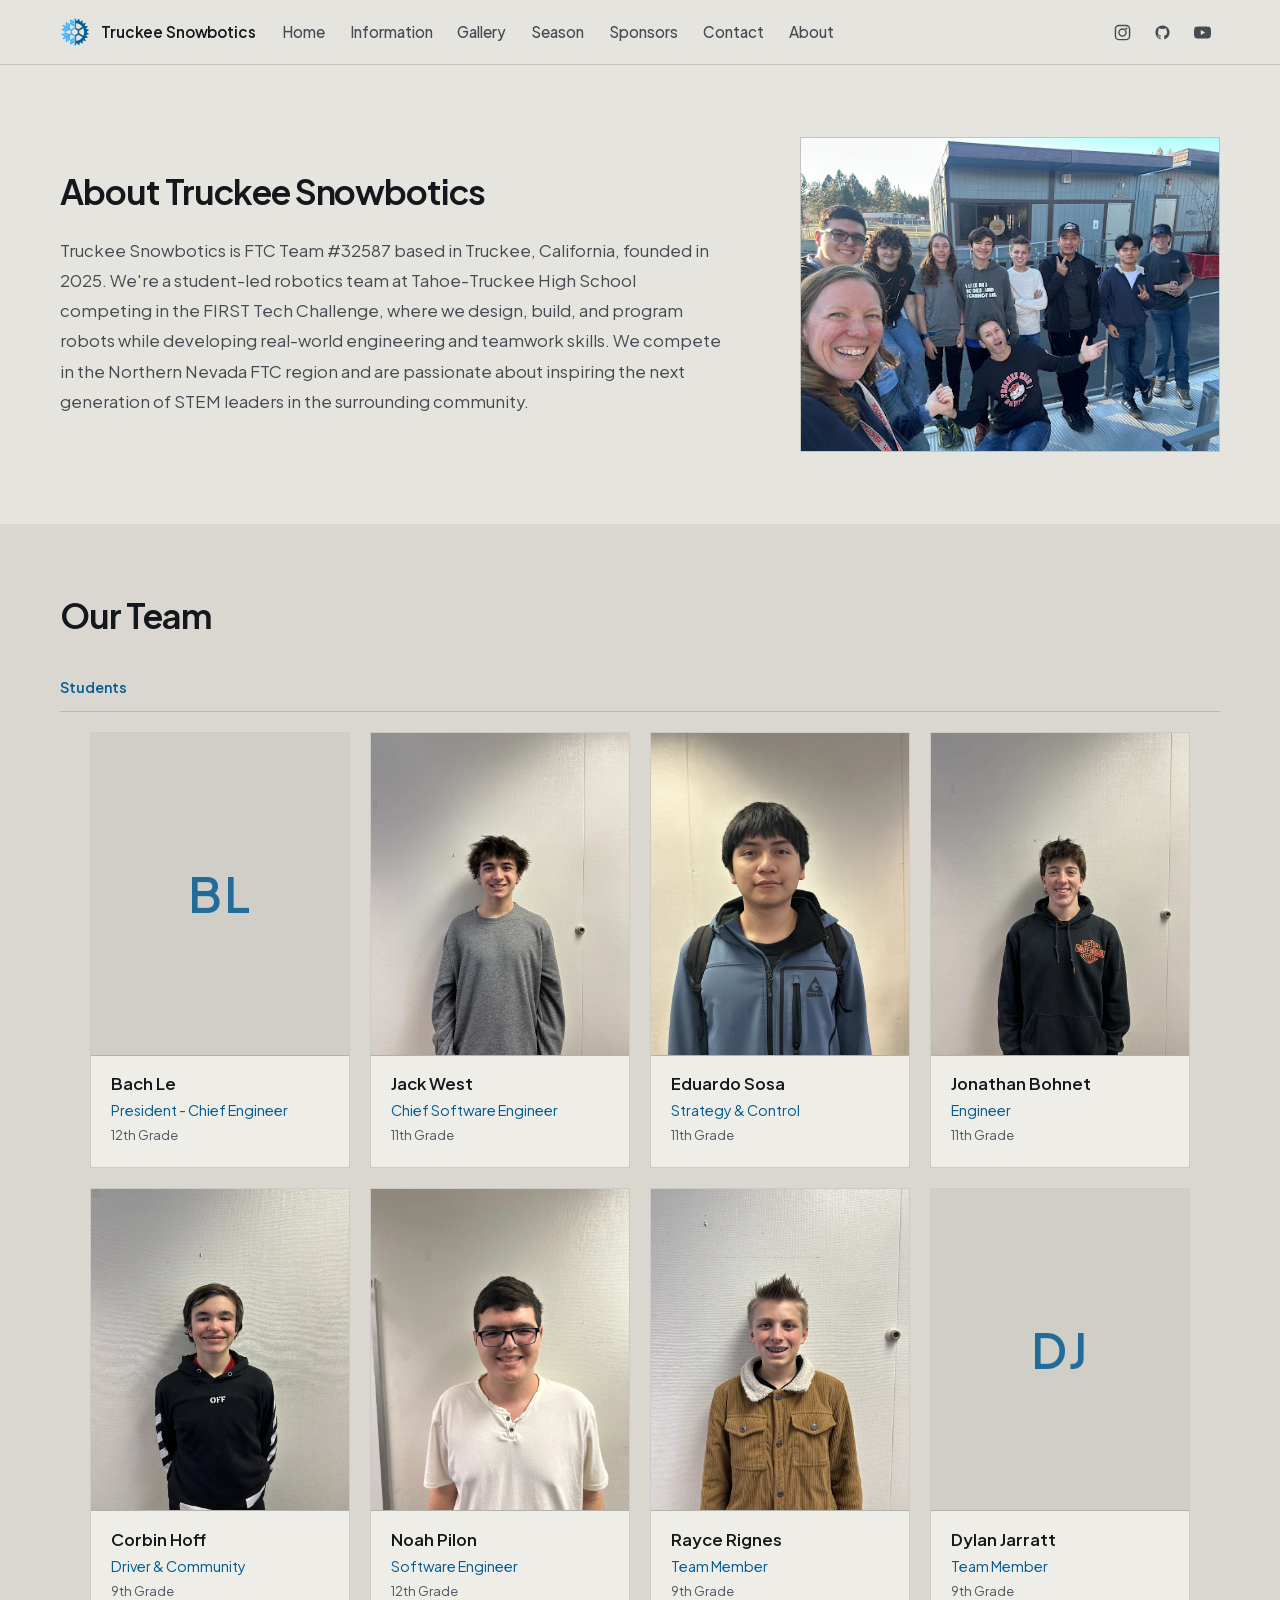
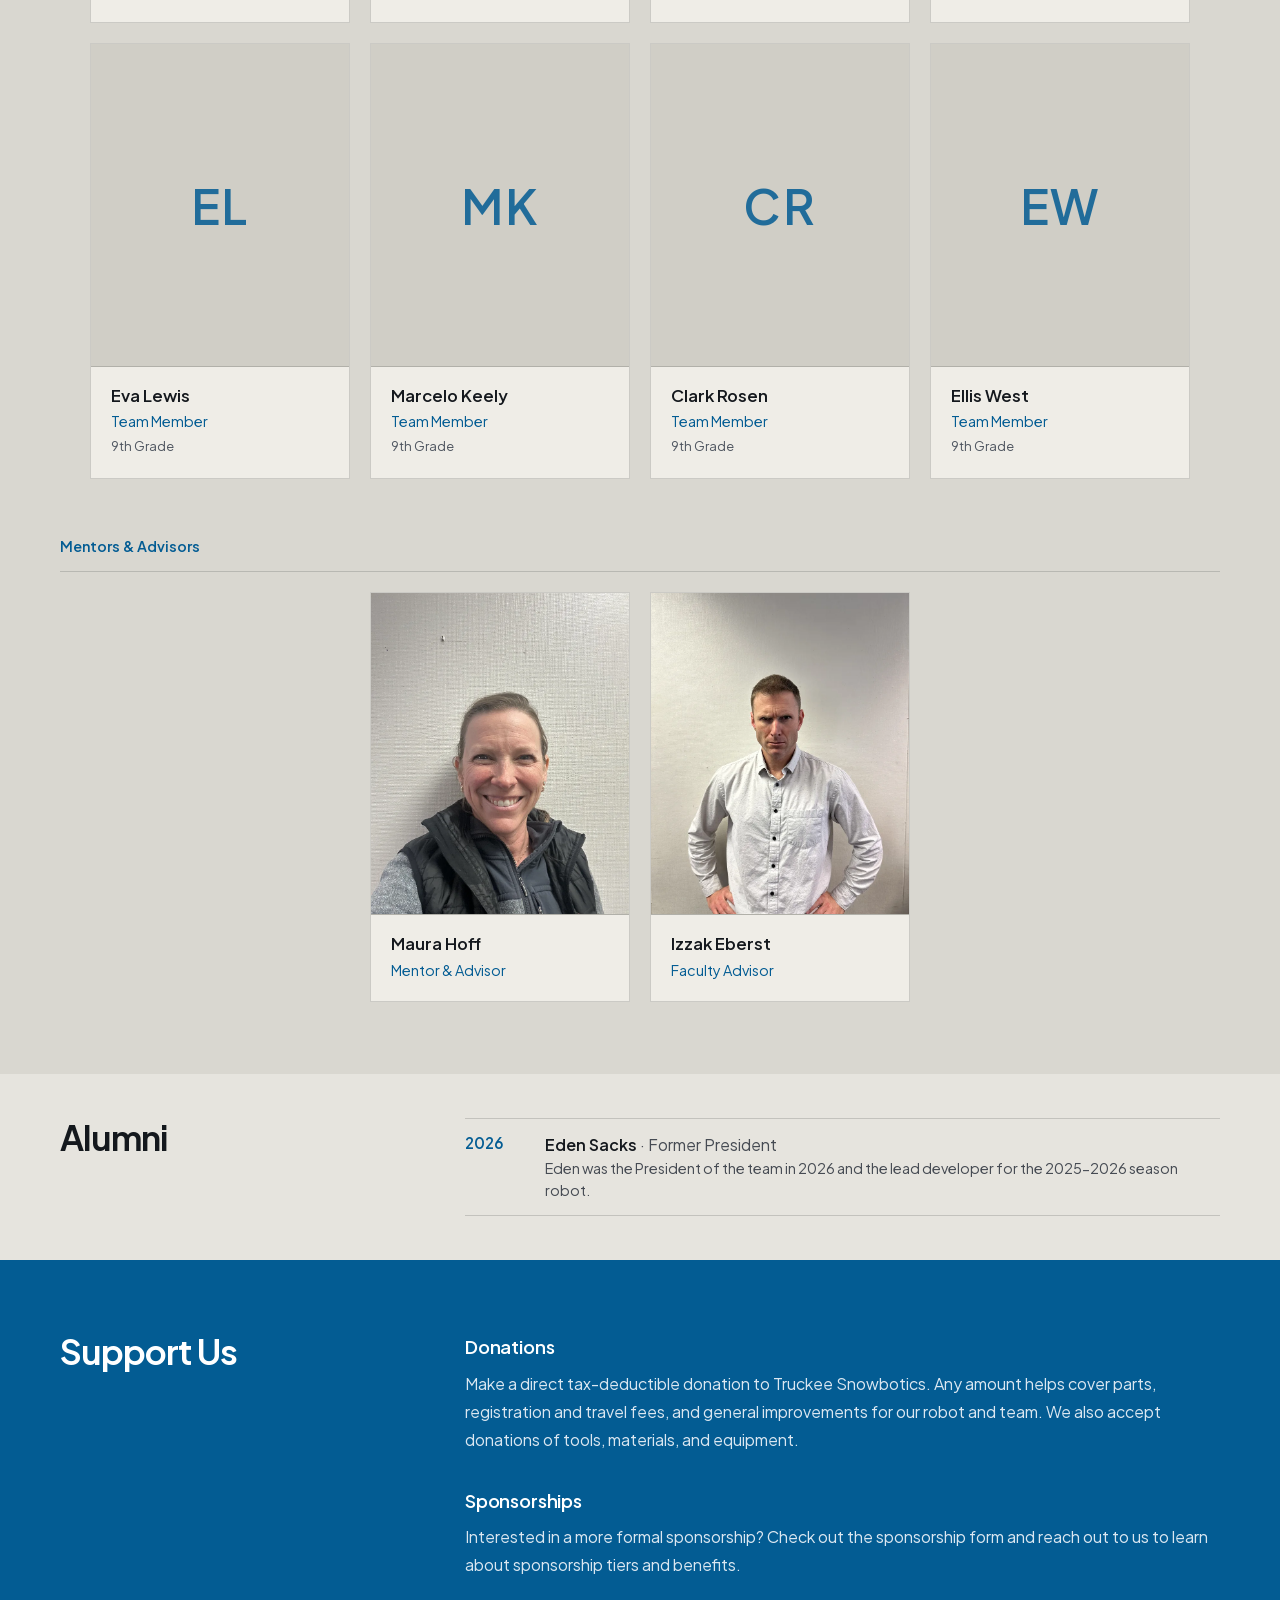
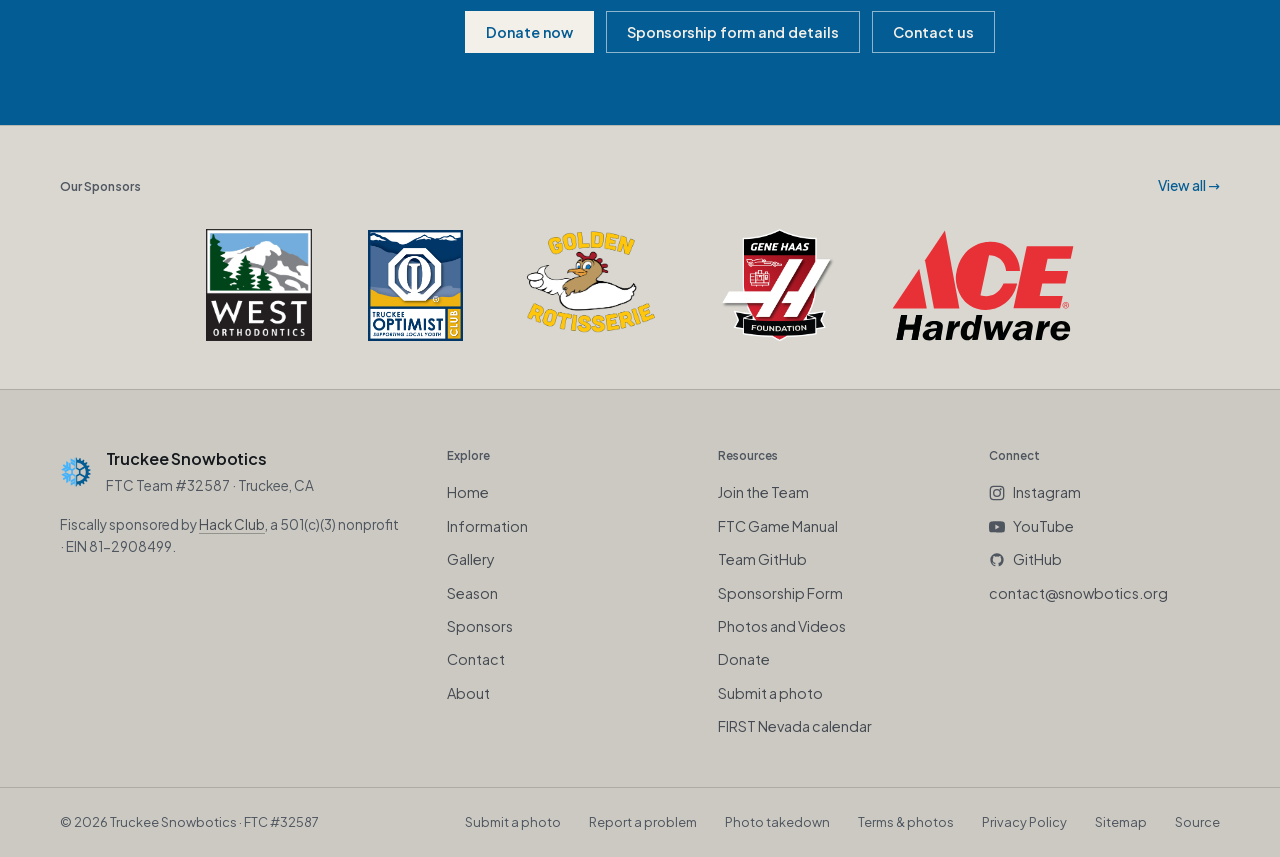
==== commit e1a21fc8: "updates" ====
--- a/about/index.html
+++ b/about/index.html
@@ -128,11 +128,11 @@
               <h1>About Truckee Snowbotics</h1>
             </div>
             <p class="about-body">
-              Truckee Snowbotics is FTC Team #32587 based in Truckee, California — in the heart of the Tahoe-Truckee region.
+              Truckee Snowbotics is FTC Team #32587 based in Truckee, California, founded in 2025.
               We're a student-led robotics team at Tahoe-Truckee High School competing in the FIRST Tech Challenge,
               where we design, build, and program robots while developing real-world
               engineering and teamwork skills. We compete in the Northern Nevada FTC region and are passionate
-              about inspiring the next generation of STEM leaders in our mountain community.
+              about inspiring the next generation of STEM leaders in the surrounding community.
             </p>
           </div>
           <div class="about-split__img">
@@ -149,7 +149,6 @@
       <div class="section-inner">
         <div class="section-header">
           <h2>Our Team</h2>
-          <p>The students and mentors behind Truckee Snowbotics, FTC Team #32587.</p>
         </div>
         <!-- Generated from /assets/data/team.json by scripts/build_team.py -->
           <!-- @team -->
@@ -298,20 +297,20 @@
     <!-- @endalumni -->
 
     <!-- ── DONATE ────────────────────────────── -->
-    <section class="section section--blue section--split" id="donate">
+    <!-- @partial support -->
+    <section class="section section--split section--blue" id="donate">
       <div class="section-inner">
         <div class="section-header">
           <h2>Support Us</h2>
-          <p>Every contribution goes directly toward building a better robot and a stronger team.</p>
         </div>
         <div class="info-text">
           <div class="info-item">
             <h3 class="info-item-title">Donations</h3>
-            <p>Make a direct tax-deductible donation to Truckee Snowbotics. Any amount helps cover parts, registration fees, and travel to competitions. We also accept donations of tools, materials, and equipment.</p>
+            <p>Make a direct tax-deductible donation to Truckee Snowbotics. Any amount helps cover parts, registration and travel fees, and general improvements for our robot and team. We also accept donations of tools, materials, and equipment.</p>
           </div>
           <div class="info-item">
             <h3 class="info-item-title">Sponsorships</h3>
-            <p>Interested in a more formal sponsorship? We offer banner placement, social recognition, and more. Reach out to learn about sponsorship tiers.</p>
+            <p>Interested in a more formal sponsorship? Check out the sponsorship form and reach out to us to learn about sponsorship tiers and benefits.</p>
           </div>
         </div>
         <div class="btn-row">
@@ -321,6 +320,7 @@
         </div>
       </div>
     </section>
+    <!-- @endpartial support -->
 
   </main>
 
--- a/assets/css/main.css
+++ b/assets/css/main.css
@@ -62,10 +62,6 @@
   --text: #e9e7e3; --text-mid: #b4b2ad; --heading: #f7f5f1; --surface-2: #282b2f;
   --border-h: rgba(255,255,255,.2); --chip-bg: rgba(19,20,22,.92);
 }
-.sponsor-tier-badge--platinum { color: #4a5668; border-color: rgba(74,86,104,.45); }
-.sponsor-tier-badge--gold     { color: #8a6410; border-color: rgba(138,100,16,.45); }
-.sponsor-tier-badge--silver   { color: #5d6877; border-color: rgba(93,104,119,.45); }
-.sponsor-tier-badge--bronze   { color: #8f5a2c; border-color: rgba(143,90,44,.45); }
 
 /* ── Reset ──────────────────────────────────── */
 *, *::before, *::after { box-sizing: border-box; margin: 0; padding: 0; }
@@ -433,22 +429,7 @@
 .link-card-label::after { content: '↗'; font-size: .85rem; color: var(--accent); }
 
 /* ── Sponsors ────────────────────────────────── */
-.sponsor-grid { display: flex; flex-direction: column; gap: 3rem; }
-.sponsor-tier { display: flex; flex-direction: column; gap: 1.25rem; }
-.sponsor-tier-header { display: flex; align-items: center; gap: 1rem; width: 100%; min-width: 0; }
-.sponsor-tier-line { flex: 1; height: 1px; background: var(--border); }
-.sponsor-tier-badge {
-  font-family: var(--mono); font-size: .7rem; font-weight: 600;
- 
-  padding: .3rem .75rem; border-radius: 0; white-space: nowrap;
-  border: 1px solid var(--border-h); color: var(--text-mid);
-}
-.sponsor-tier-badge--platinum { color: #dfe4ec; border-color: rgba(223,228,236,.4); }
-.sponsor-tier-badge--gold     { color: #e6bd5a; border-color: rgba(230,189,90,.4); }
-.sponsor-tier-badge--silver   { color: #b9c2cf; border-color: rgba(185,194,207,.35); }
-.sponsor-tier-badge--bronze   { color: #cf9467; border-color: rgba(207,148,103,.4); }
-
-.sponsor-tier-grid {
+.sponsor-grid {
   display: flex; flex-wrap: wrap; align-items: center; justify-content: center;
   gap: 2.5rem 4rem; padding: .5rem 0;
 }
@@ -518,7 +499,7 @@
 @media (max-width: 600px) {
   :root { --sponsor-bar-h: 80px; --sponsor-logo-h: 110px; }
   .sponsor-bar { padding-block: 2.25rem; }
-  .sponsor-tier-grid, .sponsor-bar-logos { gap: 1.5rem 2.5rem; }
+  .sponsor-grid, .sponsor-bar-logos { gap: 1.5rem 2.5rem; }
 }
 
 /* ── Contact ─────────────────────────────────── */
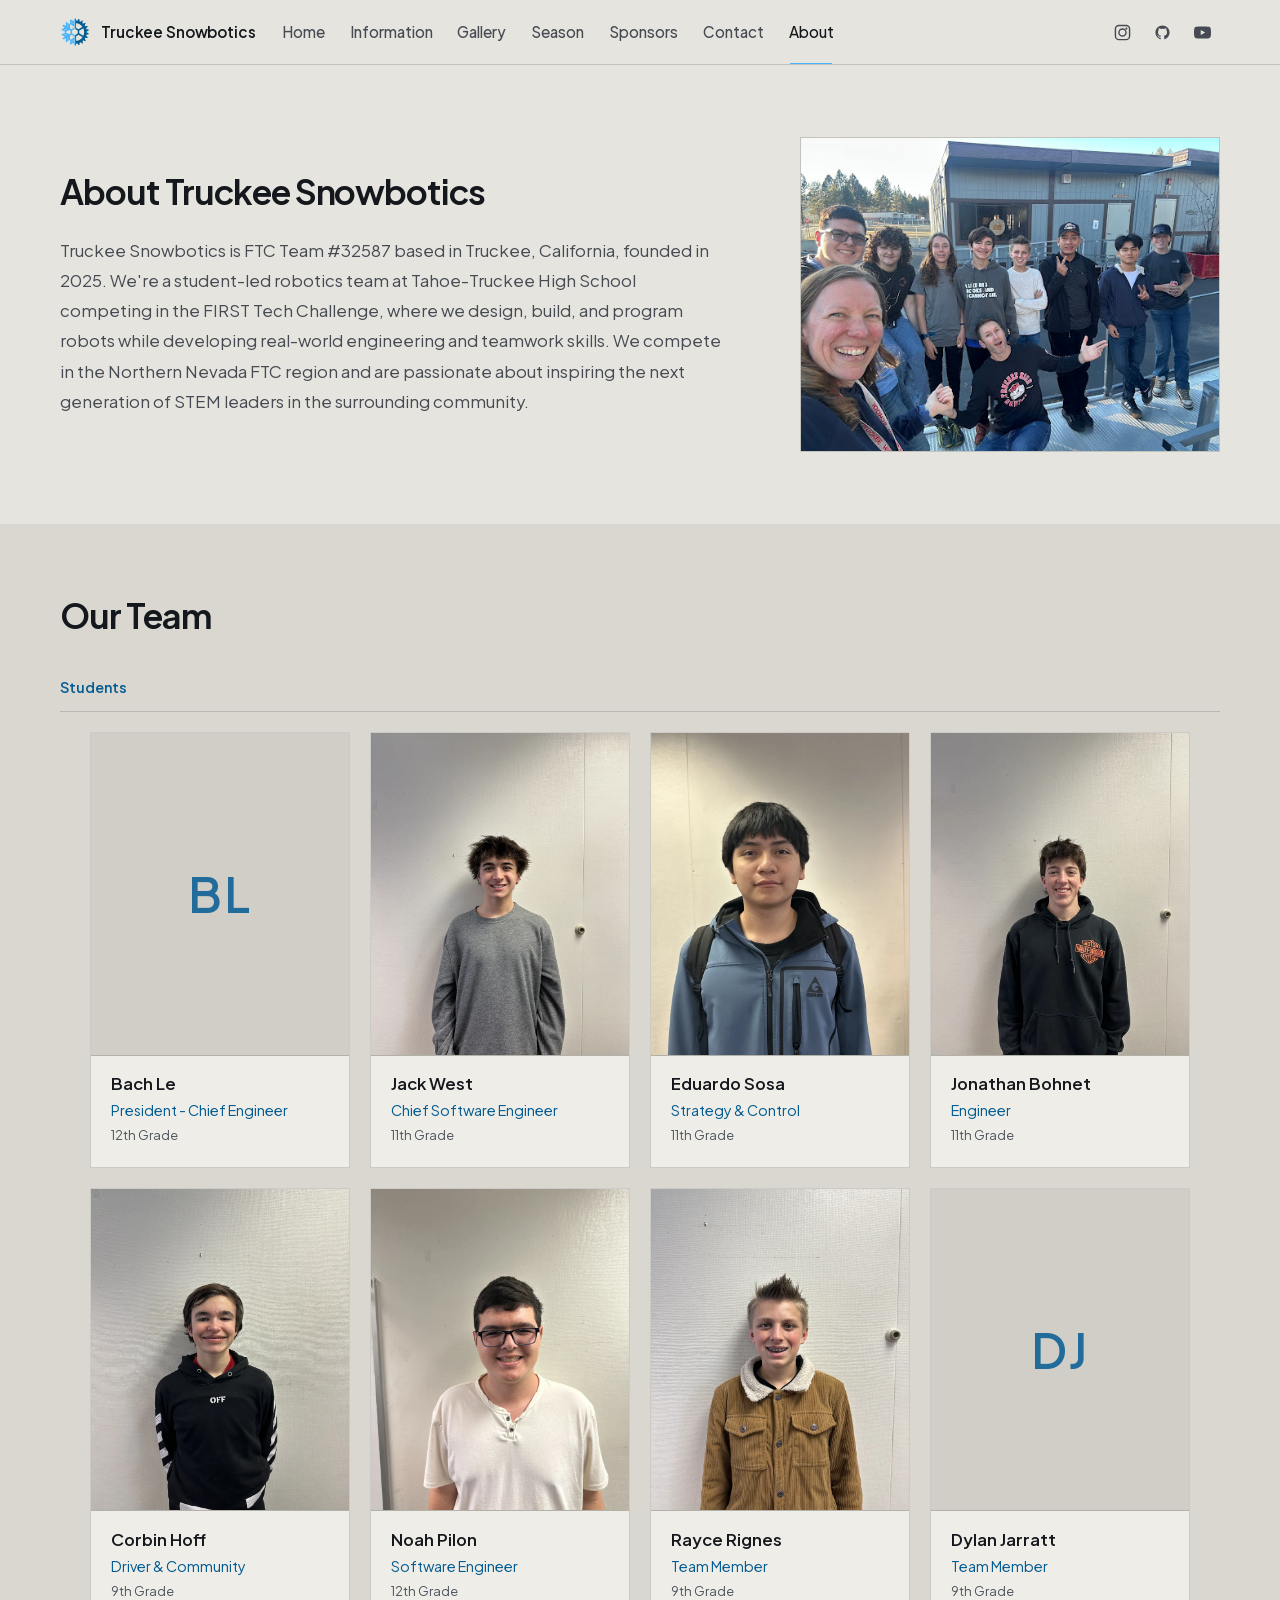
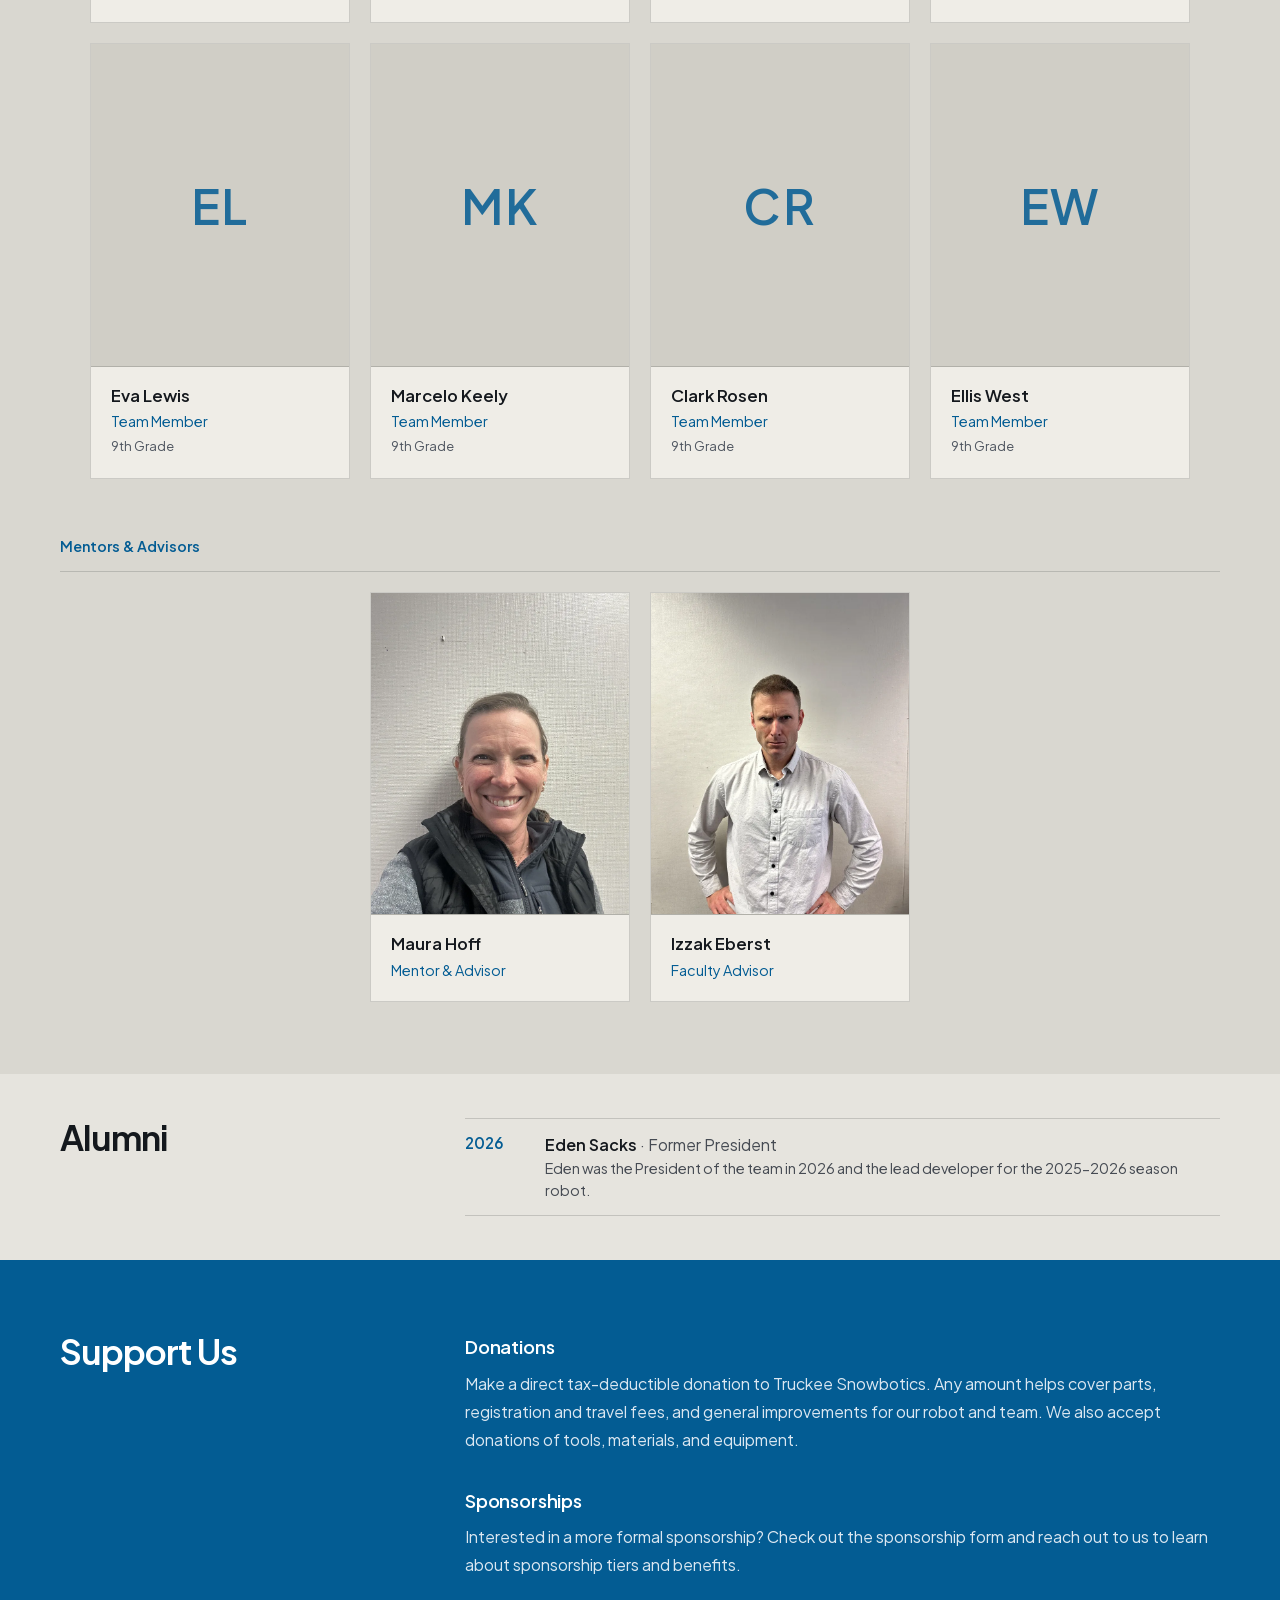
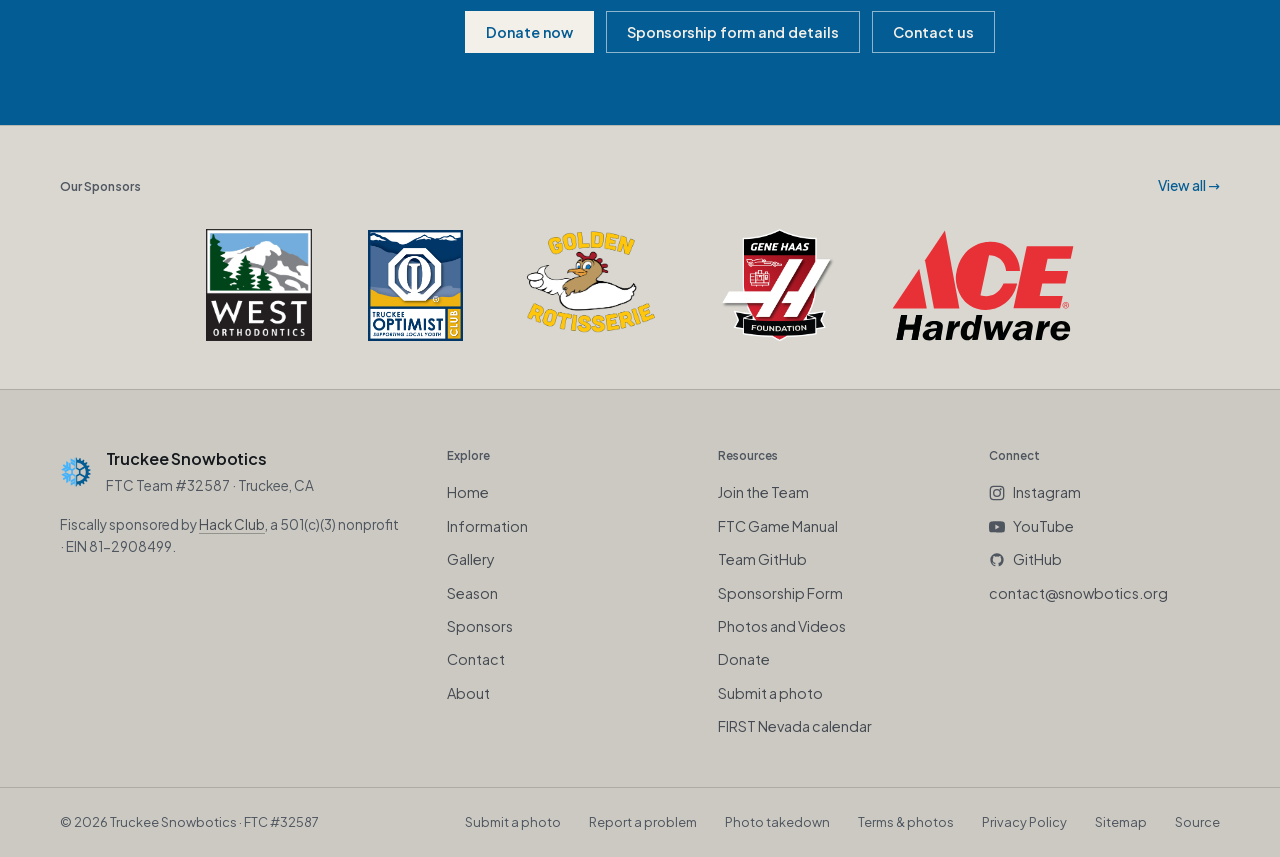
==== commit 0fbc9334: "Pages work without JavaScript; equal sponsors; contact form spam trap - Build writes sponsors (grid " ====
--- a/about/index.html
+++ b/about/index.html
@@ -70,7 +70,7 @@
         <a href="/season/">Season</a>
         <a href="/sponsors/">Sponsors</a>
         <a href="/contact/">Contact</a>
-        <a href="/about/">About</a>
+        <a href="/about/" class="active" aria-current="page">About</a>
       </nav>
 
       <div class="header-actions">
@@ -107,7 +107,7 @@
     <a href="/season/">Season</a>
     <a href="/sponsors/">Sponsors</a>
     <a href="/contact/">Contact</a>
-    <a href="/about/">About</a>
+    <a href="/about/" class="active" aria-current="page">About</a>
     <div class="mobile-nav-actions">
       <a href="#" data-link-key="instagram" target="_blank" rel="noopener">Instagram</a>
       <a href="#" data-link-key="github" target="_blank" rel="noopener">GitHub</a>
@@ -327,7 +327,15 @@
   <!-- ── SPONSOR BAR ───────────────────────────── -->
   <div class="sponsor-bar">
     <span class="sponsor-bar-label">Our Sponsors</span>
-    <div class="sponsor-bar-logos" id="sponsor-bar-logos"></div>
+    <div class="sponsor-bar-logos" id="sponsor-bar-logos">
+      <!-- @sponsorbar -->
+      <a class="sponsor-bar-logo" href="https://www.drwestortho.com/" target="_blank" rel="noopener noreferrer"><img src="/images/sponsors/west-orthodontics.jpg" alt="West Orthodontics banner" loading="lazy" decoding="async" /></a>
+      <a class="sponsor-bar-logo" href="https://www.truckeeoptimistclub.com/" target="_blank" rel="noopener noreferrer"><img src="/images/sponsors/truckee-optimist-club.png" alt="Truckee Optimist Club banner" loading="lazy" decoding="async" /></a>
+      <a class="sponsor-bar-logo" href="https://goldenrotisserieinc.com/" target="_blank" rel="noopener noreferrer"><img src="/images/sponsors/golden-rotisserie.png" alt="Golden Rotisserie banner" loading="lazy" decoding="async" /></a>
+      <a class="sponsor-bar-logo" href="https://www.ghaasfoundation.org/" target="_blank" rel="noopener noreferrer"><img src="/images/sponsors/gene-haas-foundation.avif" alt="Gene Haas Foundation banner" loading="lazy" decoding="async" /></a>
+      <a class="sponsor-bar-logo" href="https://www.acehardware.com/" target="_blank" rel="noopener noreferrer"><img src="/images/sponsors/ace-hardware.svg" alt="Ace Hardware banner" loading="lazy" decoding="async" /></a>
+      <!-- @endsponsorbar -->
+    </div>
     <a href="/sponsors/" class="sponsor-bar-link">View all →</a>
   </div>
 
@@ -365,13 +373,18 @@
 
       <div class="footer-col">
         <h2>Resources</h2>
-        <!-- Replaced at runtime with every "listed" entry in links.json; the
-             links below are the fallback for visitors without JavaScript. -->
+        <!-- Every "listed" entry in links.json (written by scripts/build_links.py) -->
         <div class="footer-list" id="footer-links-list">
-          <a href="#" data-link-key="join" target="_blank" rel="noopener">Join the Team</a>
-          <a href="#" data-link-key="ftc-manual" target="_blank" rel="noopener">FTC Game Manual</a>
-          <a href="#" data-link-key="sponsorshipForm" target="_blank" rel="noopener">Sponsorship Form</a>
-          <a href="#" data-link-key="donate" target="_blank" rel="noopener">Donate</a>
+          <!-- @footerlinks -->
+          <a href="#" data-link-key="join">Join the Team</a>
+          <a href="#" data-link-key="ftc-manual">FTC Game Manual</a>
+          <a href="#" data-link-key="github">Team GitHub</a>
+          <a href="#" data-link-key="sponsorshipForm">Sponsorship Form</a>
+          <a href="#" data-link-key="photos">Photos and Videos</a>
+          <a href="#" data-link-key="donate">Donate</a>
+          <a href="#" data-link-key="submitPhoto">Submit a photo</a>
+          <a href="#" data-link-key="firstNevadaCalendar">FIRST Nevada calendar</a>
+          <!-- @endfooterlinks -->
         </div>
       </div>
 
--- a/assets/css/main.css
+++ b/assets/css/main.css
@@ -70,6 +70,7 @@
 a { color: inherit; text-decoration: none; }
 img, svg { display: block; max-width: 100%; }
 ul { list-style: none; }
+[hidden] { display: none !important; }
 ::selection { background: var(--accent-2); color: var(--heading); }
 :focus-visible { outline: 2px solid var(--accent); outline-offset: 3px; border-radius: 0; }
 ::-webkit-scrollbar { width: 10px; }
@@ -128,6 +129,10 @@
 .header-brand img { flex-shrink: 0; width: 30px; height: 30px; }
 
 .nav { position: relative; display: flex; gap: .25rem; flex: 1; min-width: 0; overflow: hidden; align-self: stretch; }
+/* Without JavaScript there's no hamburger menu, so the nav scrolls sideways instead of clipping links.
+   main.js adds .nav--fold when it takes over (folding links into the menu). */
+.nav:not(.nav--fold) { overflow-x: auto; scrollbar-width: none; }
+.nav:not(.nav--fold)::-webkit-scrollbar { display: none; }
 .nav a {
   position: relative; flex-shrink: 0;
   display: flex; align-items: center;
@@ -503,6 +508,8 @@
 }
 
 /* ── Contact ─────────────────────────────────── */
+/* Spam trap field: off-screen rather than display:none, so bots still see and fill it */
+.form-hp { position: absolute; left: -10000px; width: 1px; height: 1px; overflow: hidden; }
 .contact-placeholder {
   background: var(--surface); border: 1px solid var(--border);
   border-radius: var(--r); padding: clamp(1.5rem, 4vw, 2.5rem);
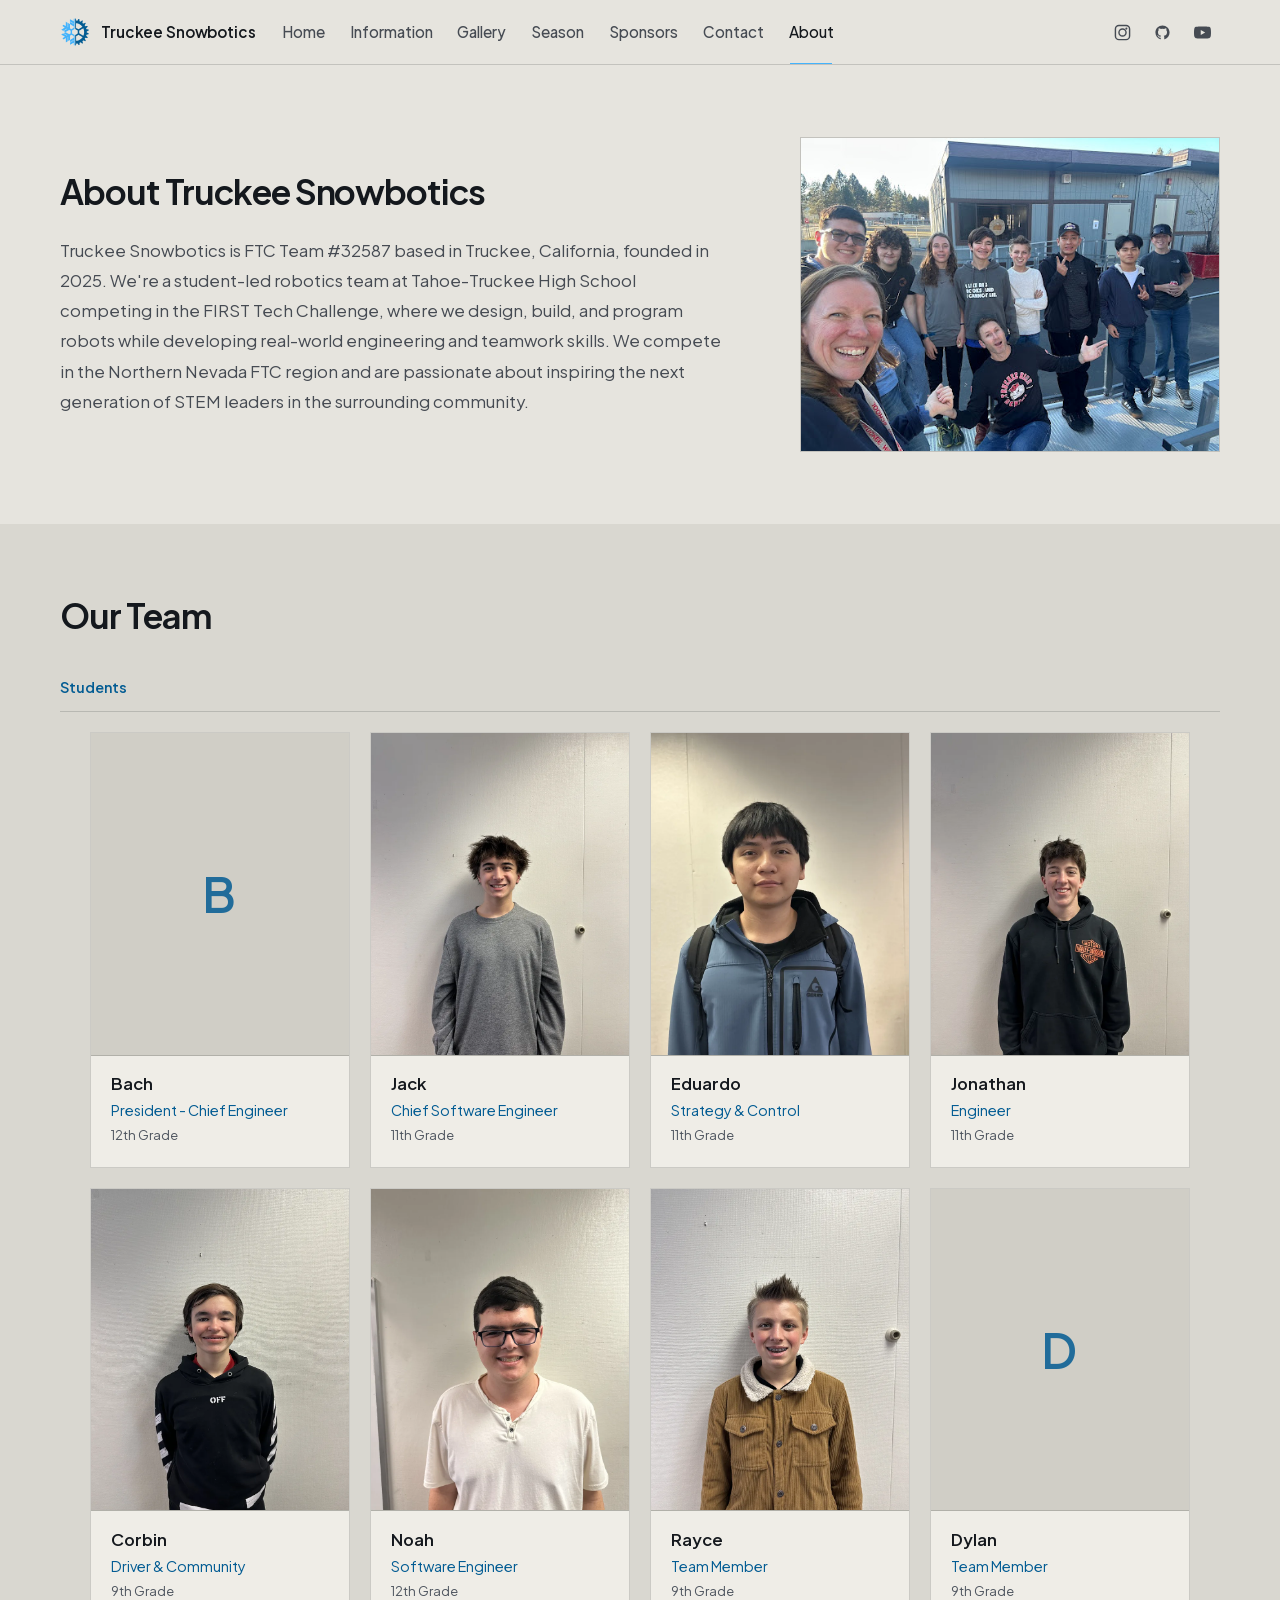
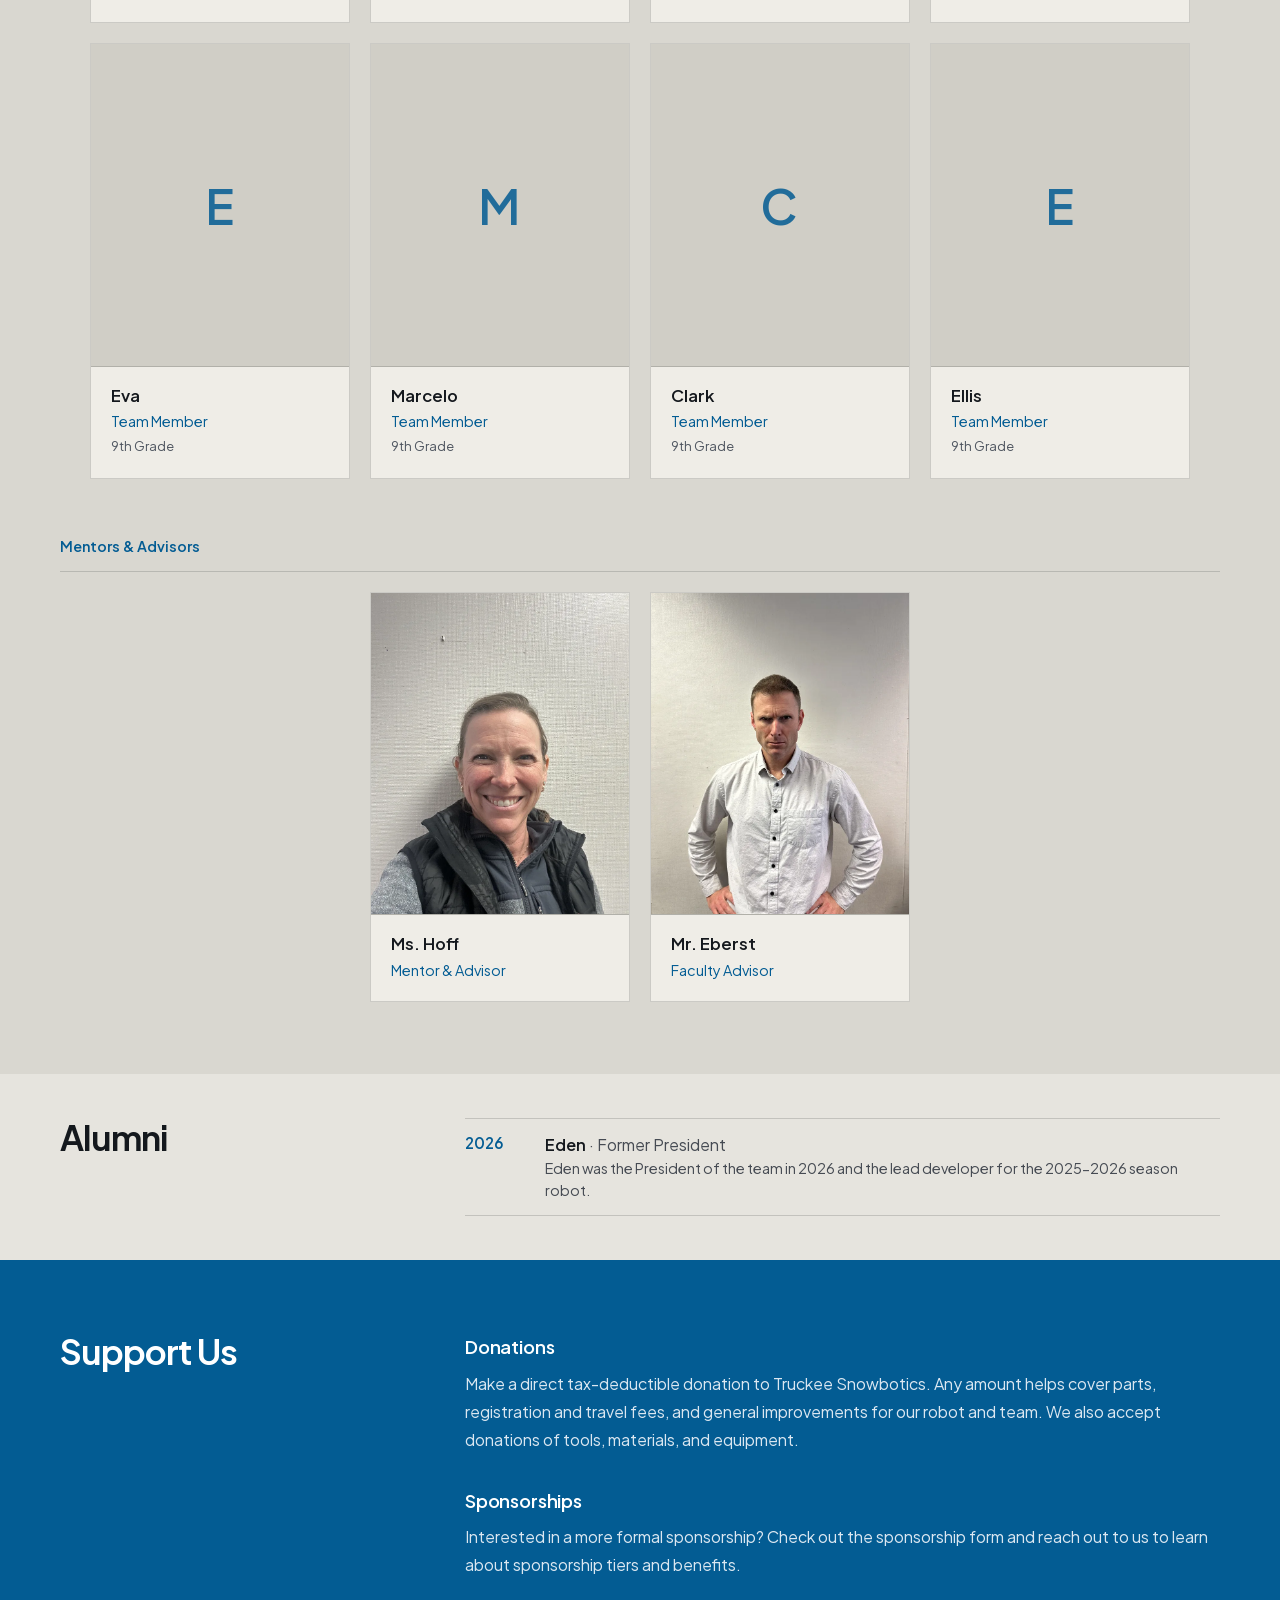
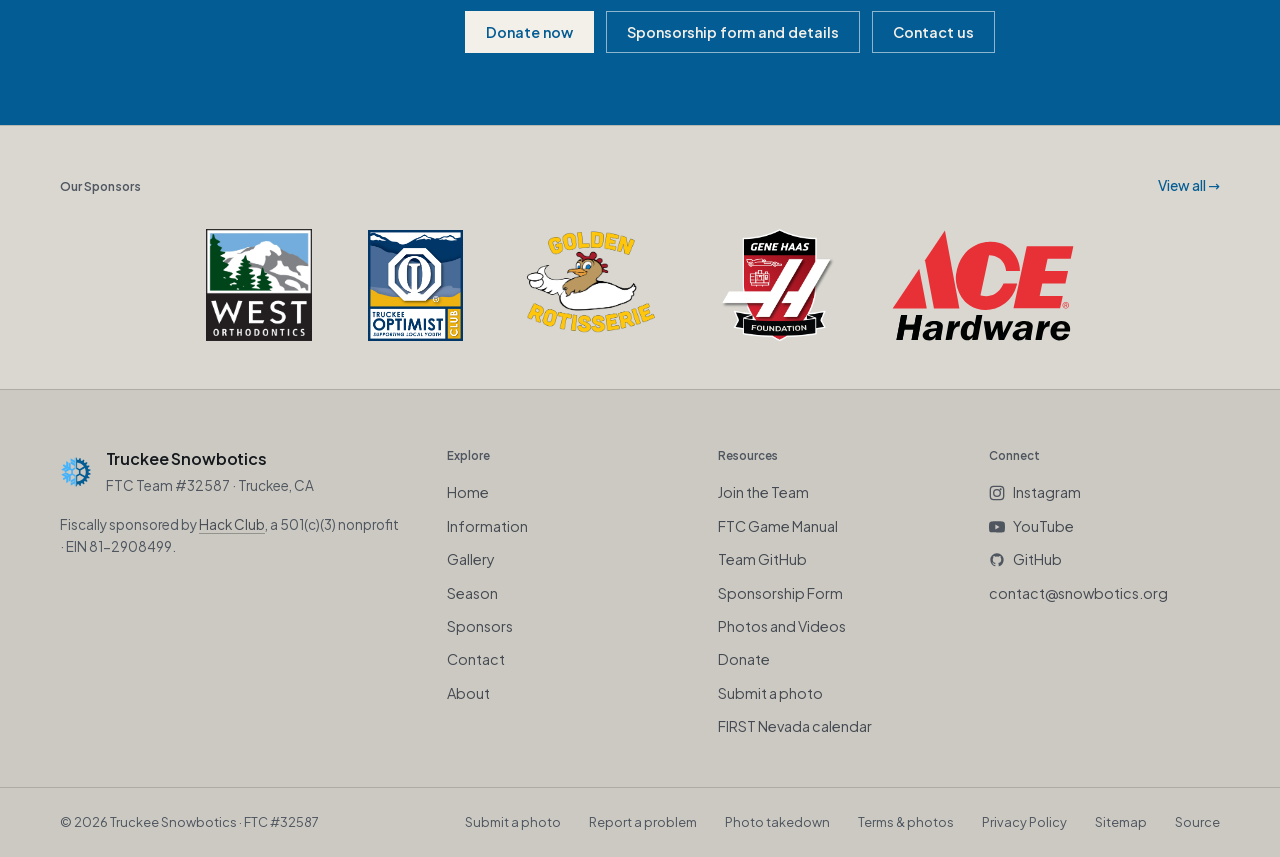
==== commit 7975a009: "Changed names" ====
--- a/about/index.html
+++ b/about/index.html
@@ -156,97 +156,97 @@
             <summary><h3 class="team-group-title"><span>Students</span><span class="team-group-count">12</span></h3></summary>
             <div class="team-grid">
               <article class="member-card">
-                <div class="member-photo"><span class="member-initials" aria-hidden="true">BL</span></div>
-                <div class="member-body">
-                  <h4 class="member-name">Bach Le</h4>
+                <div class="member-photo"><span class="member-initials" aria-hidden="true">B</span></div>
+                <div class="member-body">
+                  <h4 class="member-name">Bach</h4>
                   <p class="member-role">President - Chief Engineer</p>
                   <p class="member-meta">12th Grade</p>
                 </div>
               </article>
               <article class="member-card">
-                <div class="member-photo"><img src="/images/team/jack-portrait.webp" alt="Jack West" loading="lazy" decoding="async" /></div>
-                <div class="member-body">
-                  <h4 class="member-name">Jack West</h4>
+                <div class="member-photo"><img src="/images/team/jack-portrait.webp" alt="Jack" loading="lazy" decoding="async" /></div>
+                <div class="member-body">
+                  <h4 class="member-name">Jack</h4>
                   <p class="member-role">Chief Software Engineer</p>
                   <p class="member-meta">11th Grade</p>
                 </div>
               </article>
               <article class="member-card">
-                <div class="member-photo"><img src="/images/team/eduardo-portrait.webp" alt="Eduardo Sosa" loading="lazy" decoding="async" /></div>
-                <div class="member-body">
-                  <h4 class="member-name">Eduardo Sosa</h4>
+                <div class="member-photo"><img src="/images/team/eduardo-portrait.webp" alt="Eduardo" loading="lazy" decoding="async" /></div>
+                <div class="member-body">
+                  <h4 class="member-name">Eduardo</h4>
                   <p class="member-role">Strategy &amp; Control</p>
                   <p class="member-meta">11th Grade</p>
                 </div>
               </article>
               <article class="member-card">
-                <div class="member-photo"><img src="/images/team/johnny-portrait.webp" alt="Jonathan Bohnet" loading="lazy" decoding="async" /></div>
-                <div class="member-body">
-                  <h4 class="member-name">Jonathan Bohnet</h4>
+                <div class="member-photo"><img src="/images/team/johnny-portrait.webp" alt="Jonathan" loading="lazy" decoding="async" /></div>
+                <div class="member-body">
+                  <h4 class="member-name">Jonathan</h4>
                   <p class="member-role">Engineer</p>
                   <p class="member-meta">11th Grade</p>
                 </div>
               </article>
               <article class="member-card">
-                <div class="member-photo"><img src="/images/team/corbin-portrait.webp" alt="Corbin Hoff" loading="lazy" decoding="async" /></div>
-                <div class="member-body">
-                  <h4 class="member-name">Corbin Hoff</h4>
+                <div class="member-photo"><img src="/images/team/corbin-portrait.webp" alt="Corbin" loading="lazy" decoding="async" /></div>
+                <div class="member-body">
+                  <h4 class="member-name">Corbin</h4>
                   <p class="member-role">Driver &amp; Community</p>
                   <p class="member-meta">9th Grade</p>
                 </div>
               </article>
               <article class="member-card">
-                <div class="member-photo"><img src="/images/team/noah-portrait.webp" alt="Noah Pilon" loading="lazy" decoding="async" /></div>
-                <div class="member-body">
-                  <h4 class="member-name">Noah Pilon</h4>
+                <div class="member-photo"><img src="/images/team/noah-portrait.webp" alt="Noah" loading="lazy" decoding="async" /></div>
+                <div class="member-body">
+                  <h4 class="member-name">Noah</h4>
                   <p class="member-role">Software Engineer</p>
                   <p class="member-meta">12th Grade</p>
                 </div>
               </article>
               <article class="member-card">
-                <div class="member-photo"><img src="/images/team/rayce-portrait.webp" alt="Rayce Rignes" loading="lazy" decoding="async" /></div>
-                <div class="member-body">
-                  <h4 class="member-name">Rayce Rignes</h4>
-                  <p class="member-role">Team Member</p>
-                  <p class="member-meta">9th Grade</p>
-                </div>
-              </article>
-              <article class="member-card">
-                <div class="member-photo"><span class="member-initials" aria-hidden="true">DJ</span></div>
-                <div class="member-body">
-                  <h4 class="member-name">Dylan Jarratt</h4>
-                  <p class="member-role">Team Member</p>
-                  <p class="member-meta">9th Grade</p>
-                </div>
-              </article>
-              <article class="member-card">
-                <div class="member-photo"><span class="member-initials" aria-hidden="true">EL</span></div>
-                <div class="member-body">
-                  <h4 class="member-name">Eva Lewis</h4>
-                  <p class="member-role">Team Member</p>
-                  <p class="member-meta">9th Grade</p>
-                </div>
-              </article>
-              <article class="member-card">
-                <div class="member-photo"><span class="member-initials" aria-hidden="true">MK</span></div>
-                <div class="member-body">
-                  <h4 class="member-name">Marcelo Keely</h4>
-                  <p class="member-role">Team Member</p>
-                  <p class="member-meta">9th Grade</p>
-                </div>
-              </article>
-              <article class="member-card">
-                <div class="member-photo"><span class="member-initials" aria-hidden="true">CR</span></div>
-                <div class="member-body">
-                  <h4 class="member-name">Clark Rosen</h4>
-                  <p class="member-role">Team Member</p>
-                  <p class="member-meta">9th Grade</p>
-                </div>
-              </article>
-              <article class="member-card">
-                <div class="member-photo"><span class="member-initials" aria-hidden="true">EW</span></div>
-                <div class="member-body">
-                  <h4 class="member-name">Ellis West</h4>
+                <div class="member-photo"><img src="/images/team/rayce-portrait.webp" alt="Rayce" loading="lazy" decoding="async" /></div>
+                <div class="member-body">
+                  <h4 class="member-name">Rayce</h4>
+                  <p class="member-role">Team Member</p>
+                  <p class="member-meta">9th Grade</p>
+                </div>
+              </article>
+              <article class="member-card">
+                <div class="member-photo"><span class="member-initials" aria-hidden="true">D</span></div>
+                <div class="member-body">
+                  <h4 class="member-name">Dylan</h4>
+                  <p class="member-role">Team Member</p>
+                  <p class="member-meta">9th Grade</p>
+                </div>
+              </article>
+              <article class="member-card">
+                <div class="member-photo"><span class="member-initials" aria-hidden="true">E</span></div>
+                <div class="member-body">
+                  <h4 class="member-name">Eva</h4>
+                  <p class="member-role">Team Member</p>
+                  <p class="member-meta">9th Grade</p>
+                </div>
+              </article>
+              <article class="member-card">
+                <div class="member-photo"><span class="member-initials" aria-hidden="true">M</span></div>
+                <div class="member-body">
+                  <h4 class="member-name">Marcelo</h4>
+                  <p class="member-role">Team Member</p>
+                  <p class="member-meta">9th Grade</p>
+                </div>
+              </article>
+              <article class="member-card">
+                <div class="member-photo"><span class="member-initials" aria-hidden="true">C</span></div>
+                <div class="member-body">
+                  <h4 class="member-name">Clark</h4>
+                  <p class="member-role">Team Member</p>
+                  <p class="member-meta">9th Grade</p>
+                </div>
+              </article>
+              <article class="member-card">
+                <div class="member-photo"><span class="member-initials" aria-hidden="true">E</span></div>
+                <div class="member-body">
+                  <h4 class="member-name">Ellis</h4>
                   <p class="member-role">Team Member</p>
                   <p class="member-meta">9th Grade</p>
                 </div>
@@ -257,16 +257,16 @@
             <summary><h3 class="team-group-title"><span>Mentors &amp; Advisors</span><span class="team-group-count">2</span></h3></summary>
             <div class="team-grid">
               <article class="member-card">
-                <div class="member-photo"><img src="/images/team/maura-portrait.webp" alt="Maura Hoff" loading="lazy" decoding="async" /></div>
-                <div class="member-body">
-                  <h4 class="member-name">Maura Hoff</h4>
+                <div class="member-photo"><img src="/images/team/maura-portrait.webp" alt="Ms. Hoff" loading="lazy" decoding="async" /></div>
+                <div class="member-body">
+                  <h4 class="member-name">Ms. Hoff</h4>
                   <p class="member-role">Mentor &amp; Advisor</p>
                 </div>
               </article>
               <article class="member-card">
-                <div class="member-photo"><img src="/images/team/eberst-portrait.webp" alt="Izzak Eberst" loading="lazy" decoding="async" /></div>
-                <div class="member-body">
-                  <h4 class="member-name">Izzak Eberst</h4>
+                <div class="member-photo"><img src="/images/team/eberst-portrait.webp" alt="Mr. Eberst" loading="lazy" decoding="async" /></div>
+                <div class="member-body">
+                  <h4 class="member-name">Mr. Eberst</h4>
                   <p class="member-role">Faculty Advisor</p>
                 </div>
               </article>
@@ -288,7 +288,7 @@
           <div class="alumni-row">
             <h3 class="alumni-row-year">2026</h3>
             <ul class="alumni-people">
-              <li><div><strong class="alumni-name">Eden Sacks</strong> <span class="alumni-role">Former President</span> <span class="alumni-bio">Eden was the President of the team in 2026 and the lead developer for the 2025-2026 season robot.</span></div></li>
+              <li><div><strong class="alumni-name">Eden</strong> <span class="alumni-role">Former President</span> <span class="alumni-bio">Eden was the President of the team in 2026 and the lead developer for the 2025-2026 season robot.</span></div></li>
             </ul>
           </div>
         </div>
